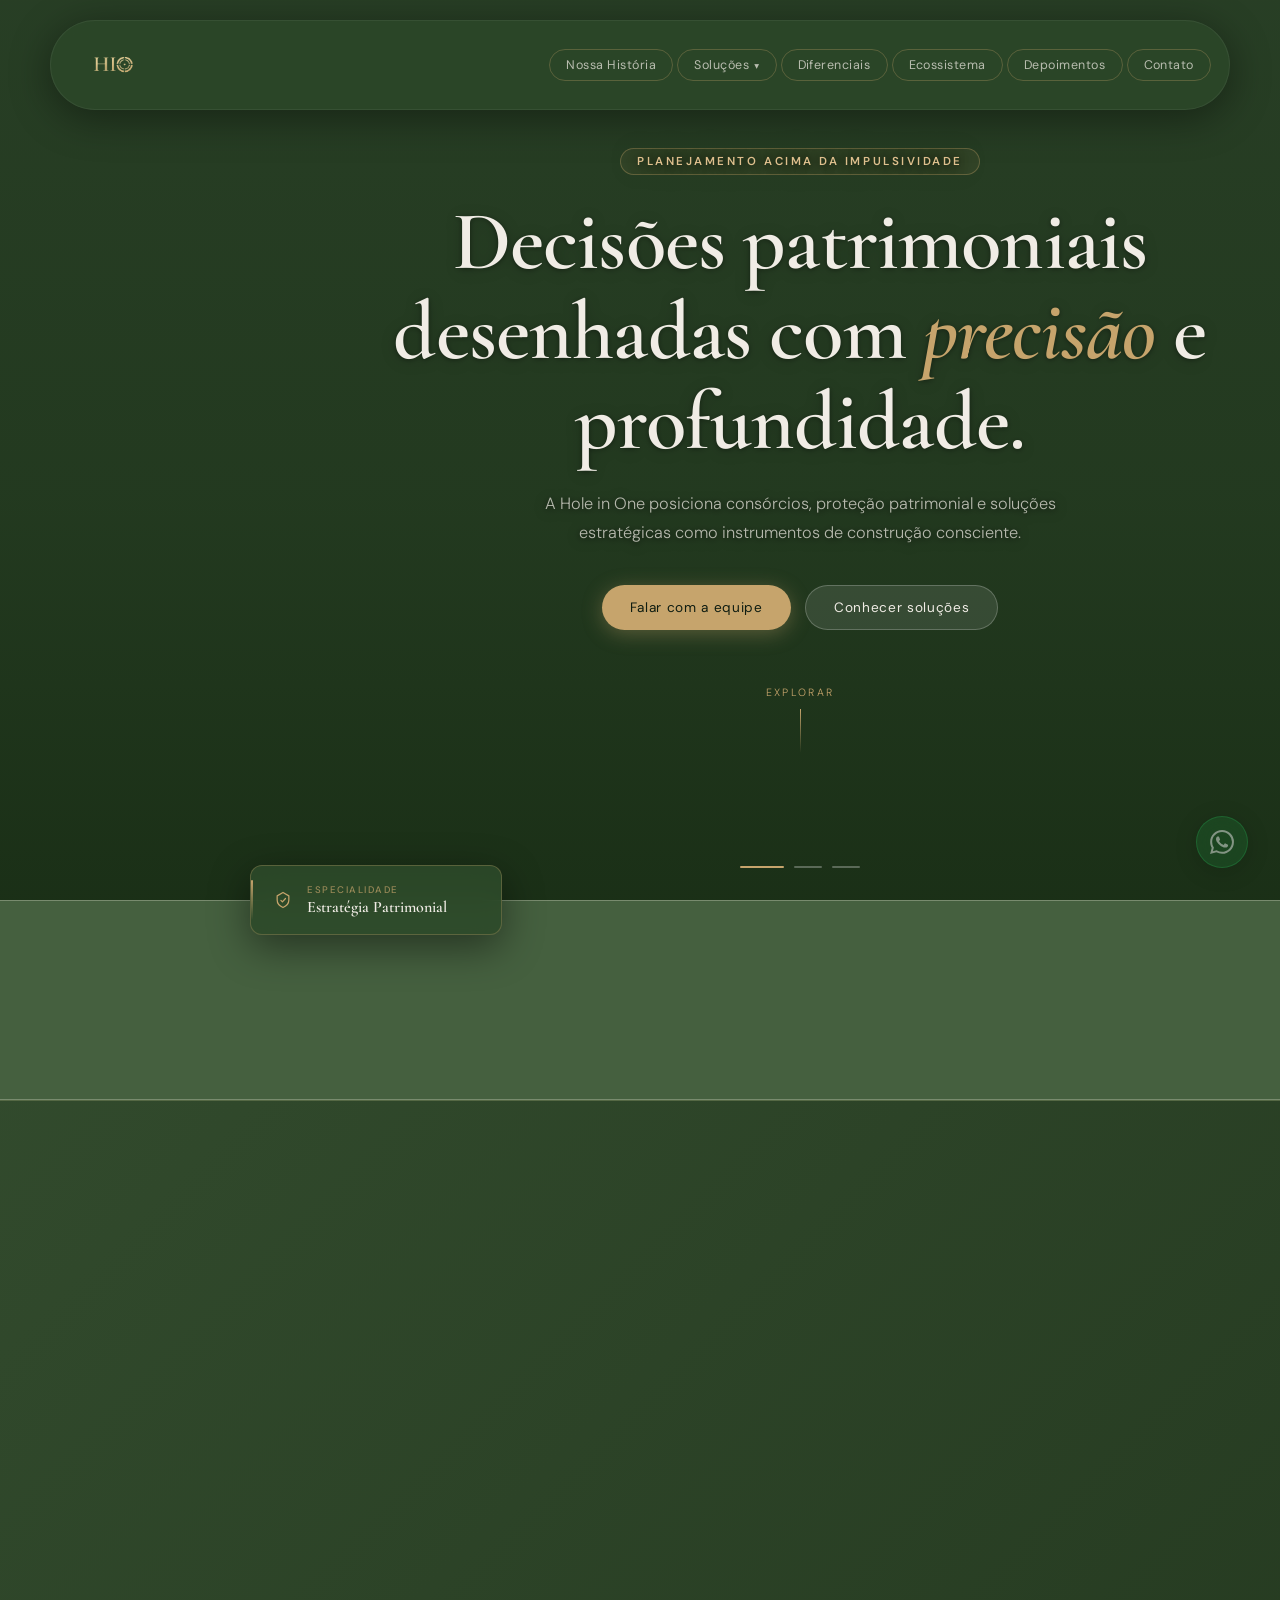
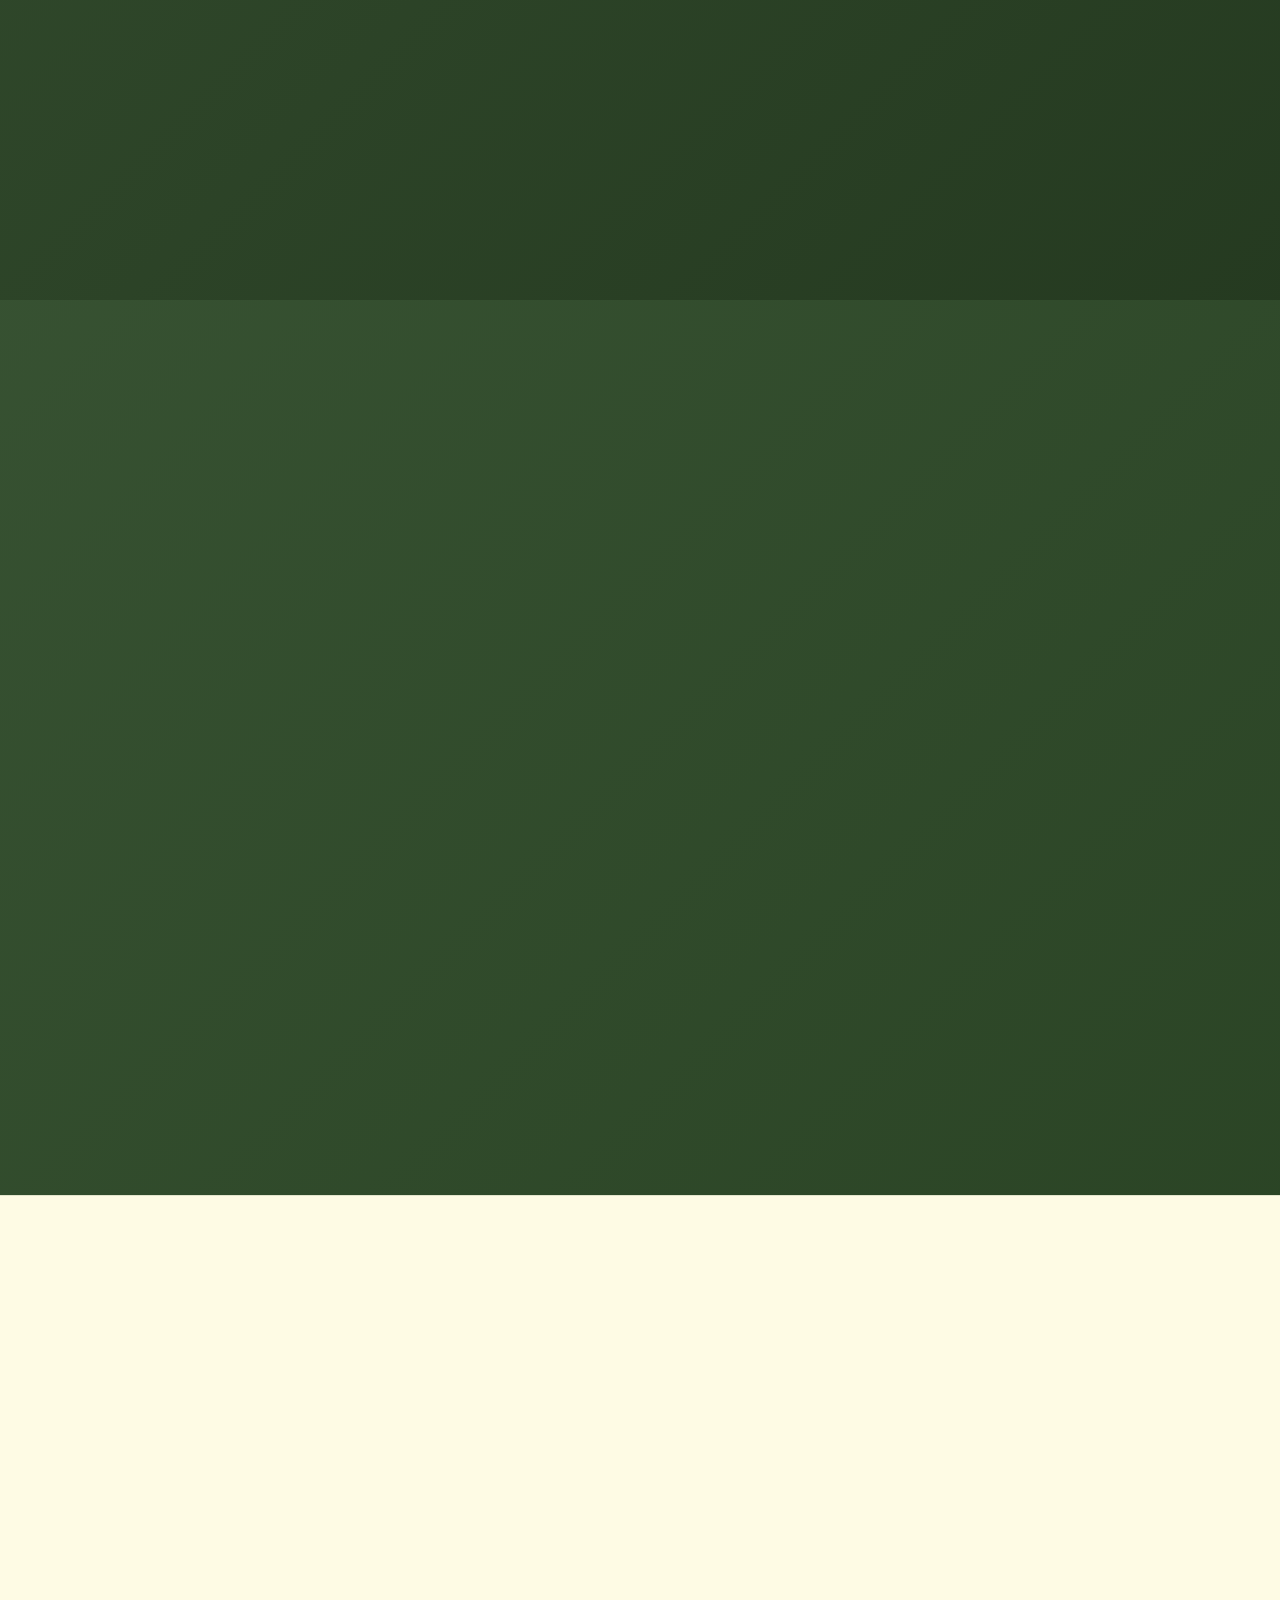
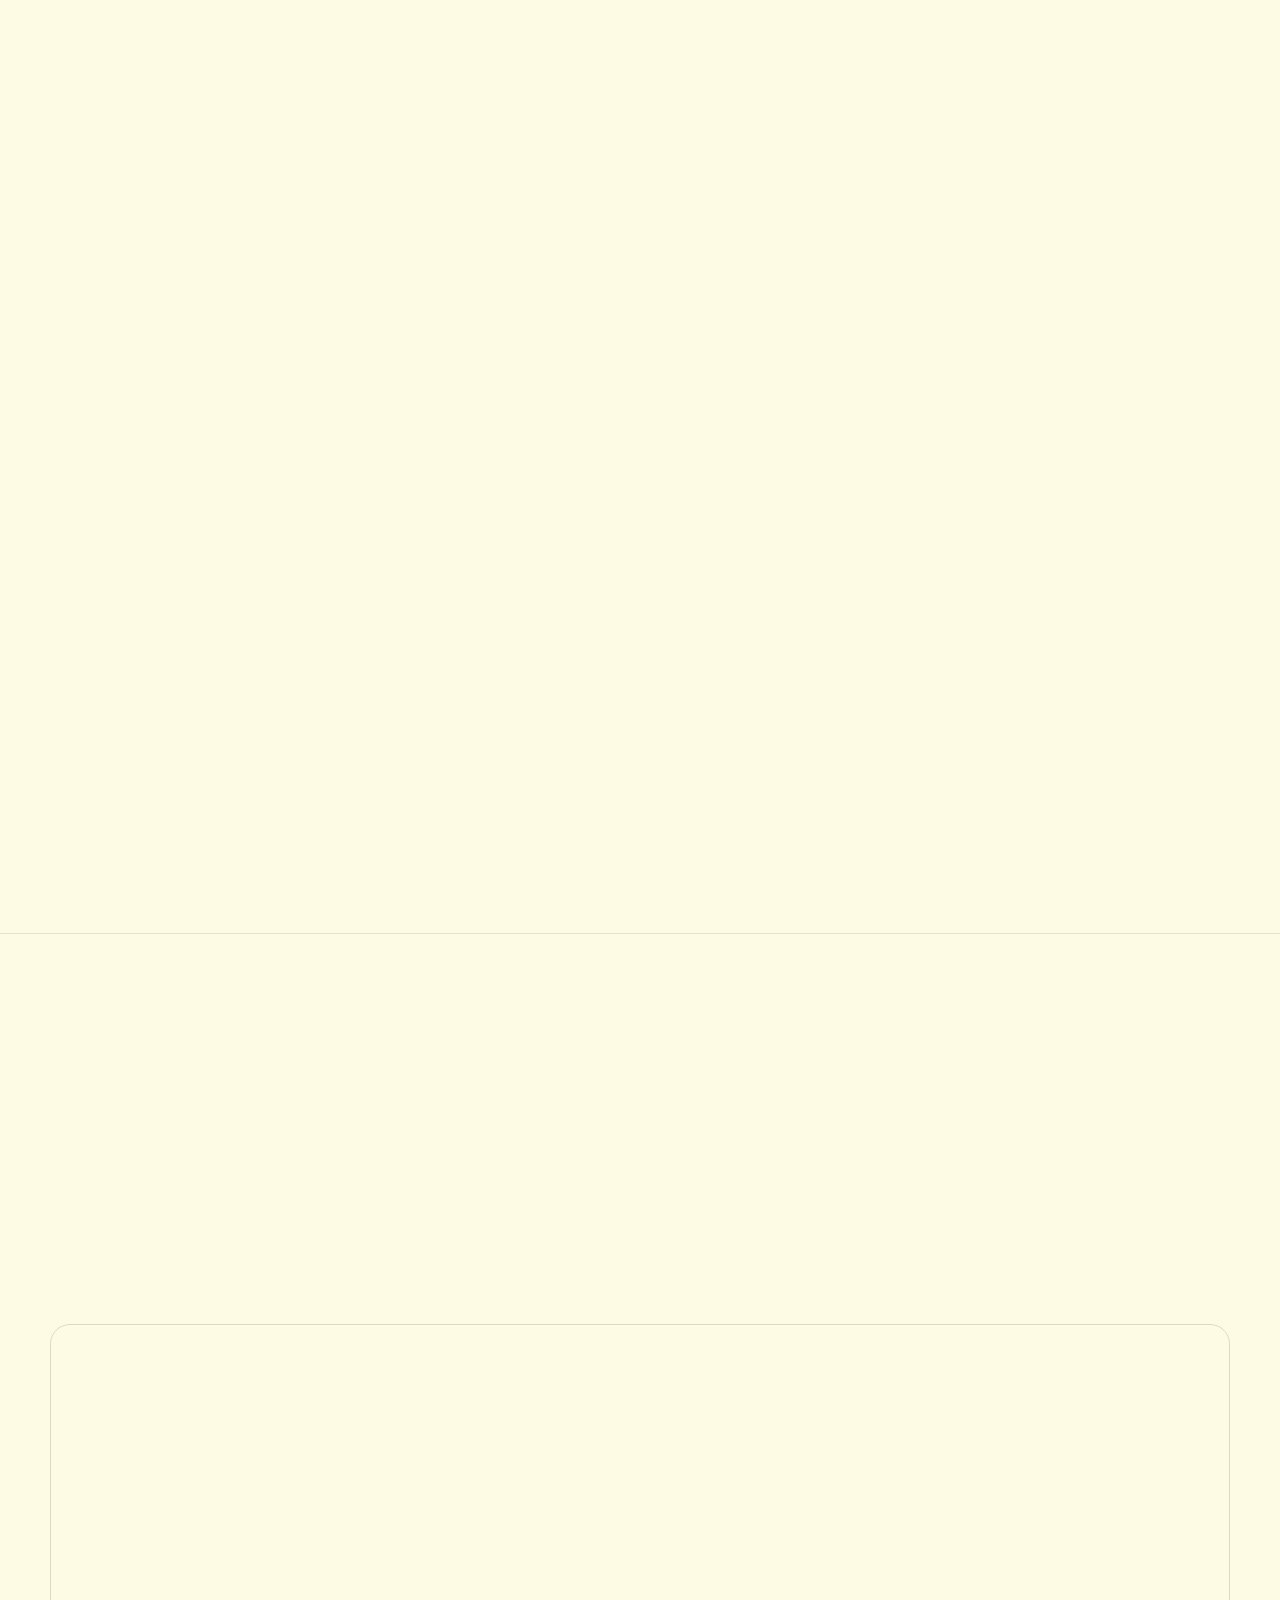
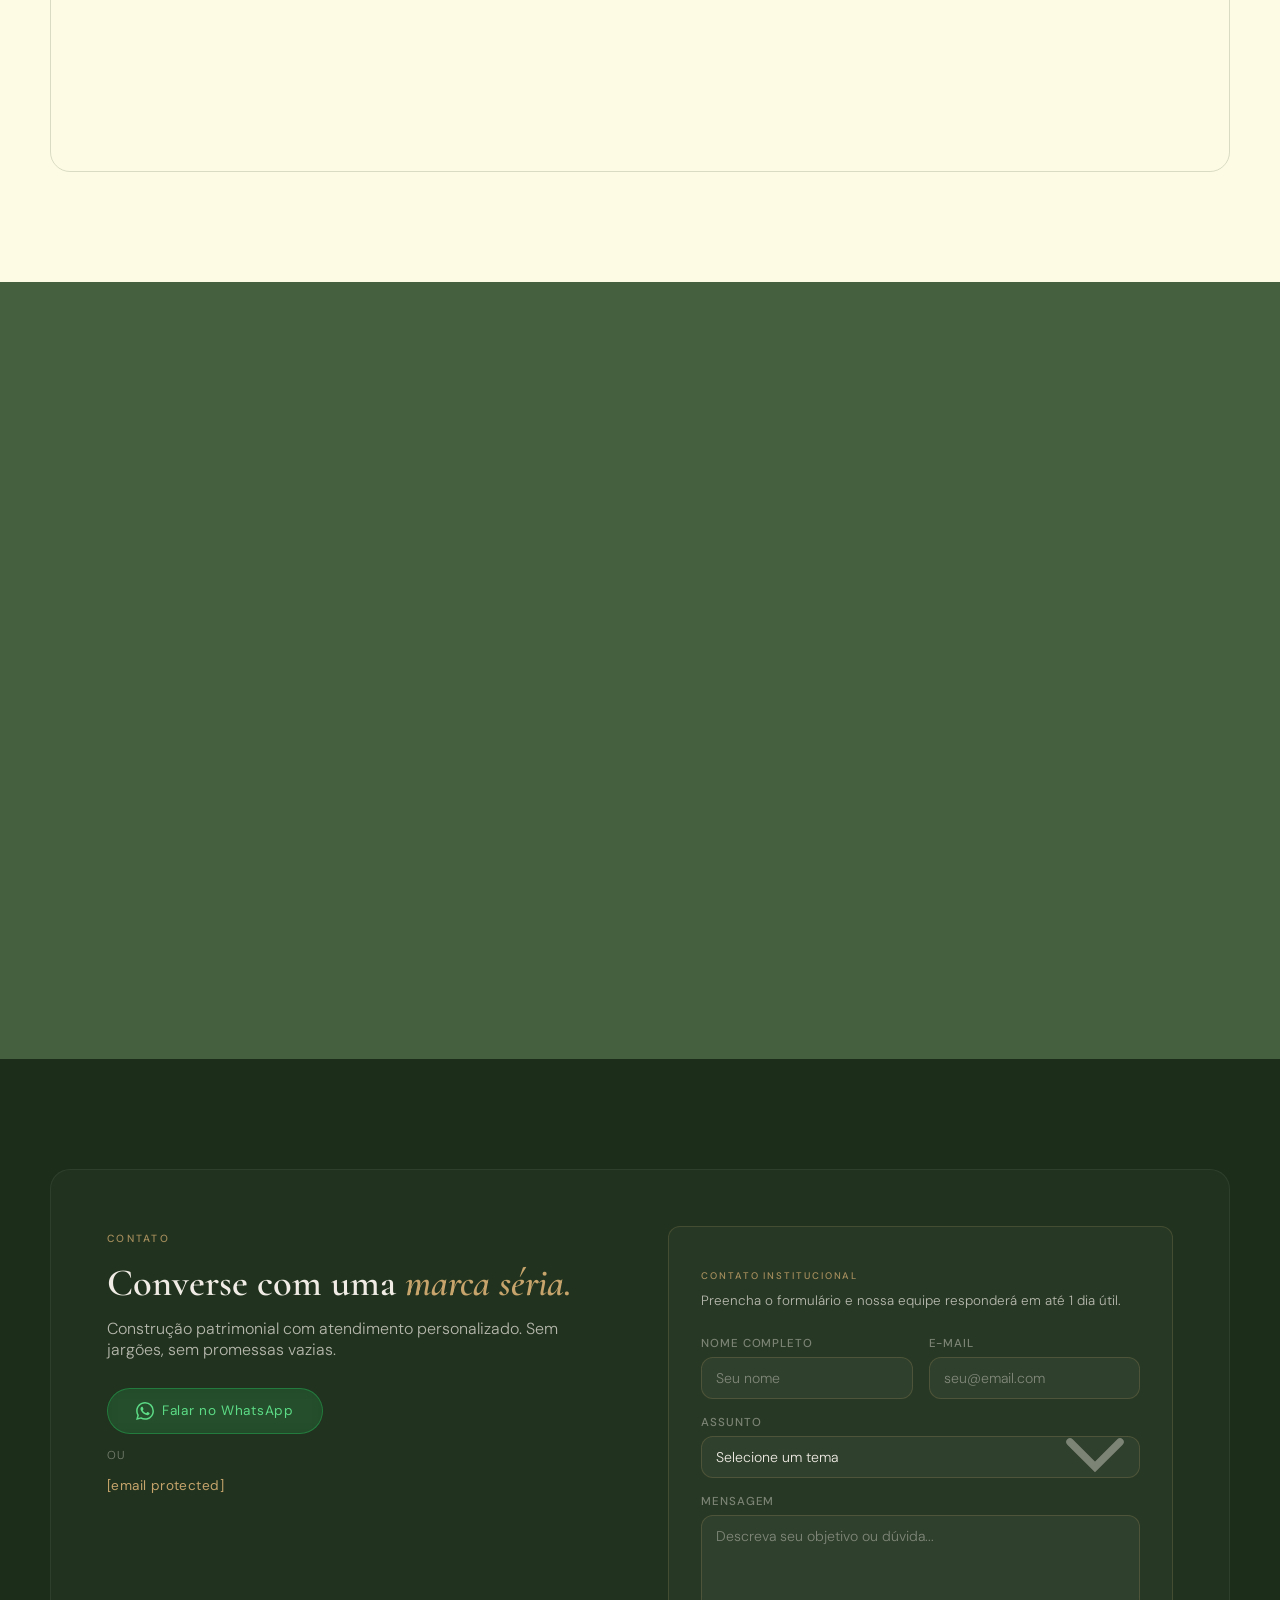
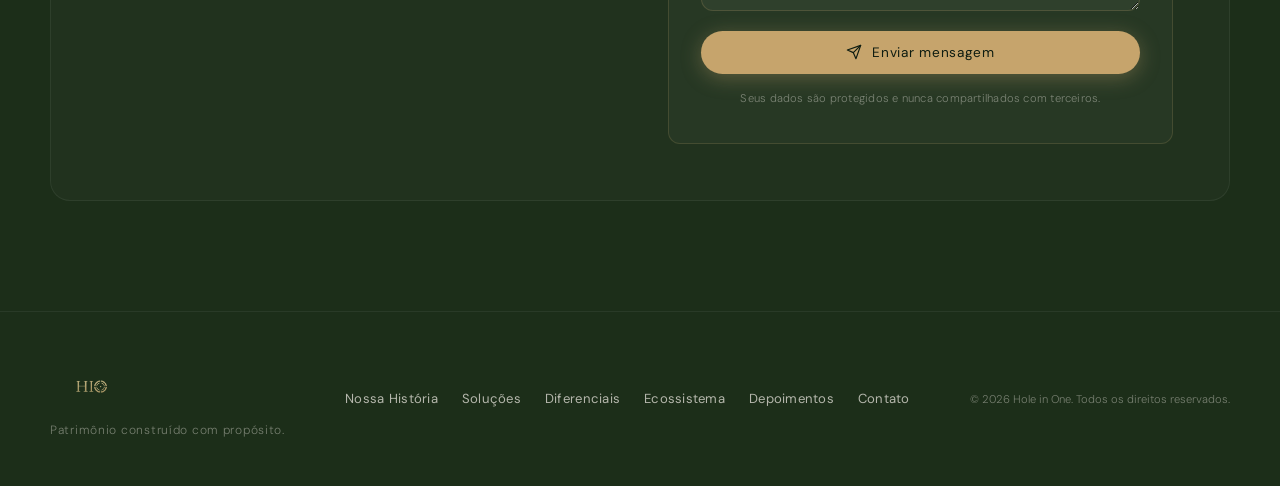
==== index.html @ 841e6905 "Logo aumentada, banners atualizados, sessão ecossistema modificada." ====
<!DOCTYPE html>
<html lang="pt-BR">
<head>
  <meta charset="UTF-8" />
  <meta name="viewport" content="width=device-width, initial-scale=1.0" />
  <title>Hole in One | Planejamento patrimonial com estratégia</title>
  <meta name="description" content="Decisões patrimoniais desenhadas com precisão, profundidade e visão de longo prazo." />
  <link rel="preconnect" href="https://fonts.googleapis.com" />
  <link rel="preconnect" href="https://fonts.gstatic.com" crossorigin />
  <link href="https://fonts.googleapis.com/css2?family=Cormorant+Garamond:ital,wght@0,400;0,500;0,600;0,700;1,400;1,500&family=DM+Sans:wght@300;400;500&display=swap" rel="stylesheet" />
  <link rel="stylesheet" href="style.css" />
</head>
<body class="is-loading">

  <!-- ════════════════════════════════════
       CURSOR PERSONALIZADO
  ════════════════════════════════════ -->
  <div class="cursor" id="custom-cursor"></div>

  <!-- ════════════════════════════════════
       LOADER PREMIUM
  ════════════════════════════════════ -->
  <div id="loader" class="loader" aria-hidden="true">
    <div class="loader-bg"></div>
    <div class="loader-content">
      <div class="loader-logo-wrap">
        <img src="WhatsApp_Image_2026-03-19_at_08.33.29-removebg-preview.png" alt="" class="loader-logo" />
      </div>
      <div class="loader-line-wrap">
        <div class="loader-line"></div>
      </div>
      <span class="loader-label">Hole in One</span>
    </div>
    <div class="loader-curtain loader-curtain-top"></div>
    <div class="loader-curtain loader-curtain-bottom"></div>
  </div>

  <!-- ════════════════════════════════════
       BOTÃO WHATSAPP FLUTUANTE
  ════════════════════════════════════ -->
  <a class="whatsapp-float" href="https://wa.me/5500000000000" target="_blank" rel="noopener noreferrer" aria-label="Falar no WhatsApp">
    <svg viewBox="0 0 24 24" fill="currentColor" xmlns="http://www.w3.org/2000/svg">
      <path d="M17.472 14.382c-.297-.149-1.758-.867-2.03-.967-.273-.099-.471-.148-.67.15-.197.297-.767.966-.94 1.164-.173.199-.347.223-.644.075-.297-.15-1.255-.463-2.39-1.475-.883-.788-1.48-1.761-1.653-2.059-.173-.297-.018-.458.13-.606.134-.133.298-.347.446-.52.149-.174.198-.298.298-.497.099-.198.05-.371-.025-.52-.075-.149-.669-1.612-.916-2.207-.242-.579-.487-.5-.669-.51-.173-.008-.371-.01-.57-.01-.198 0-.52.074-.792.372-.272.297-1.04 1.016-1.04 2.479 0 1.462 1.065 2.875 1.213 3.074.149.198 2.096 3.2 5.077 4.487.709.306 1.262.489 1.694.625.712.227 1.36.195 1.871.118.571-.085 1.758-.719 2.006-1.413.248-.694.248-1.289.173-1.413-.074-.124-.272-.198-.57-.347m-5.421 7.403h-.004a9.87 9.87 0 01-5.031-1.378l-.361-.214-3.741.982.998-3.648-.235-.374a9.86 9.86 0 01-1.51-5.26c.001-5.45 4.436-9.884 9.888-9.884 2.64 0 5.122 1.03 6.988 2.898a9.825 9.825 0 012.893 6.994c-.003 5.45-4.437 9.884-9.885 9.884m8.413-18.297A11.815 11.815 0 0012.05 0C5.495 0 .16 5.335.157 11.892c0 2.096.547 4.142 1.588 5.945L.057 24l6.305-1.654a11.882 11.882 0 005.683 1.448h.005c6.554 0 11.89-5.335 11.893-11.893a11.821 11.821 0 00-3.48-8.413z"/>
    </svg>
  </a>

  <div class="site-shell">

    <!-- ════════════════════════════════════
         HEADER
    ════════════════════════════════════ -->
    <header class="header" id="header">
      <div class="header-inner">
        <a href="#top" class="brand" aria-label="Hole in One">
          <img src="WhatsApp_Image_2026-03-19_at_08.33.29-removebg-preview.png" alt="Hole in One" class="brand-logo" />
        </a>

        <!-- Nav desktop -->
        <nav class="nav" aria-label="Principal">
          <ul class="nav-list">
            <li><a href="#posicionamento">Nossa História</a></li>
            <li class="nav-dropdown" id="nav-solucoes-dropdown">
              <button class="nav-dropdown-trigger" aria-haspopup="true" aria-expanded="false">
                Soluções <span class="nav-arrow" aria-hidden="true">&#9662;</span>
              </button>
              <ul class="nav-dropdown-menu" role="menu">
                <li role="none"><a href="#consorcio" role="menuitem">Consórcio</a></li>
                <li role="none"><a href="#seguros" role="menuitem">Seguros</a></li>
                <li role="none"><a href="#imobiliario" role="menuitem">Imobiliário</a></li>
              </ul>
            </li>
            <li><a href="#diferenciais">Diferenciais</a></li>
            <li><a href="#ecossistema">Ecossistema</a></li>
            <li><a href="#depoimentos">Depoimentos</a></li>
            <li><a href="#contato">Contato</a></li>
          </ul>
        </nav>

        <!-- Hambúrguer mobile -->
        <button class="hamburger" id="hamburger" aria-label="Abrir menu" aria-expanded="false">
          <span></span>
          <span></span>
          <span></span>
        </button>
      </div>
    </header>

    <!-- ════════════════════════════════════
         MENU MOBILE OVERLAY
    ════════════════════════════════════ -->
    <div class="mobile-overlay" id="mobile-overlay" aria-hidden="true">
      <nav aria-label="Menu mobile">
        <ul class="mobile-nav-list">
          <li><a href="#posicionamento">Nossa História</a></li>
          <li class="mobile-group">
            <span class="mobile-group-label">Soluções</span>
            <ul>
              <li><a href="#consorcio">Consórcio</a></li>
              <li><a href="#seguros">Seguros</a></li>
              <li><a href="#imobiliario">Imobiliário</a></li>
            </ul>
          </li>
          <li><a href="#diferenciais">Diferenciais</a></li>
          <li><a href="#ecossistema">Ecossistema</a></li>
          <li><a href="#depoimentos">Depoimentos</a></li>
          <li><a href="#contato">Contato</a></li>
        </ul>
        <div class="mobile-cta">
          <a href="https://wa.me/5500000000000" class="btn btn-primary" target="_blank" rel="noopener noreferrer">Falar no WhatsApp</a>
        </div>
      </nav>
    </div>

    <main id="top">

      <!-- ════════════════════════════════════
           HERO — Slideshow Crossfade
      ════════════════════════════════════ -->
      <section class="hero" aria-labelledby="hero-title">

        <!-- Slideshow de fundo: 3 slides com crossfade -->
        <div class="hero-slideshow" aria-hidden="true">
          <!-- Slide 1 — LCP prioritário: picture + fetchpriority + loading eager -->
          <div class="hero-slide slide-1 active">
            <picture>
              <img
                src="bannerHIO.png"
                alt=""
                fetchpriority="high"
                loading="eager"
                decoding="async"
                class="hero-slide-img"
              />
            </picture>
          </div>
          <!-- Slide 2 — carregamento lazy pois não é LCP -->
          <div class="hero-slide slide-2">
            <picture>
              <img
                src="[HIO] Site.png"
                alt=""
                loading="lazy"
                decoding="async"
                class="hero-slide-img"
              />
            </picture>
          </div>
          <!-- Slide 3 — carregamento lazy -->
          <div class="hero-slide slide-3">
            <picture>
              <img
                src="banner2novo.png"
                alt=""
                loading="lazy"
                decoding="async"
                class="hero-slide-img"
              />
            </picture>
          </div>
        </div>

        <!-- ══ SLIDESHOW MOBILE (1080×1920) ══════════════════════════════════
             Substitui as imagens desktop em telas ≤ 768px.
             Coloque abaixo os 3 src das fotos mobile no formato retrato.
        ══════════════════════════════════════════════════════════════════════ -->
        <div class="hero-slideshow hero-slideshow-mobile" aria-hidden="true">
          <!-- Slide mobile 1 — COLOQUE AQUI o src da 1ª foto mobile (1080×1920) -->
          <div class="hero-slide slide-m1 active">
            <picture>
              <img
                src="imagem-mobile.png"
                alt=""
                fetchpriority="high"
                loading="eager"
                decoding="async"
                class="hero-slide-img"
              />
            </picture>
          </div>
          <!-- Slide mobile 2 — COLOQUE AQUI o src da 2ª foto mobile (1080×1920) -->
          <div class="hero-slide slide-m2">
            <picture>
              <img
                src="banner2novo-mobile.png"
                alt=""
                loading="lazy"
                decoding="async"
                class="hero-slide-img"
              />
            </picture>
          </div>
          <!-- Slide mobile 3 — COLOQUE AQUI o src da 3ª foto mobile (1080×1920) -->
          <div class="hero-slide slide-m3">
            <picture>
              <img
                src="[HIO] Site (1080 x 1920 px)(1).png"
                alt=""
                loading="lazy"
                decoding="async"
                class="hero-slide-img"
              />
            </picture>
          </div>
        </div>

        <div class="hero-overlay" aria-hidden="true"></div>
        <div class="hero-grain"   aria-hidden="true"></div>

        <!-- Conteúdo centralizado -->
        <div class="hero-content page-fade-in">
          <span class="eyebrow">Planejamento acima da impulsividade</span>
          <h1 id="hero-title">Decisões patrimoniais desenhadas com<em> precisão</em> e profundidade.</h1>
          <p class="hero-text">
            A Hole in One posiciona consórcios, proteção patrimonial e soluções estratégicas
            como instrumentos de construção consciente.
          </p>
          <div class="hero-actions">
            <a href="#contato" class="btn btn-primary magnetic">Falar com a equipe</a>
            <a href="#solucoes" class="btn btn-ghost">Conhecer soluções</a>
          </div>
          <div class="hero-scroll">
            <span>Explorar</span>
            <div class="hero-scroll-line"></div>
          </div>
        </div>

        <!-- Indicadores do slideshow -->
        <div class="slideshow-dots" aria-hidden="true">
          <button class="dot active" data-slide="0"></button>
          <button class="dot" data-slide="1"></button>
          <button class="dot" data-slide="2"></button>
        </div>

        <!-- Badge flutuante -->
        <div class="hero-badge">
          <div class="hero-badge-icon" aria-hidden="true">
            <svg viewBox="0 0 24 24" fill="none" stroke="currentColor" stroke-width="1.5" stroke-linecap="round" stroke-linejoin="round">
              <path d="M12 3l7 4v5c0 5-3.5 7.5-7 9-3.5-1.5-7-4-7-9V7l7-4z" />
              <path d="M9.5 12.5l1.8 1.8 3.7-4.1" />
            </svg>
          </div>
          <div class="hero-badge-text">
            <span class="hero-badge-label">Especialidade</span>
            <span class="hero-badge-value">Estratégia Patrimonial</span>
          </div>
        </div>

      </section>

      <!-- ════════════════════════════════════
           NÚMEROS / ESTATÍSTICAS
      ════════════════════════════════════ -->
      <section class="section stats-section">
        <div class="container">
          <div class="stats-grid reveal">
            <div class="stat-item">
              <span class="stat-number">+500</span>
              <span class="stat-label">Famílias atendidas</span>
            </div>
            <div class="stat-divider" aria-hidden="true"></div>
            <div class="stat-item">
              <span class="stat-number">12</span>
              <span class="stat-label">Anos de experiência</span>
            </div>
            <div class="stat-divider" aria-hidden="true"></div>
            <div class="stat-item">
              <span class="stat-number">R$200M+</span>
              <span class="stat-label">Em patrimônio gerenciado</span>
            </div>
            <div class="stat-divider" aria-hidden="true"></div>
            <div class="stat-item">
              <span class="stat-number">98%</span>
              <span class="stat-label">Índice de satisfação</span>
            </div>
          </div>
        </div>
      </section>

      <!-- ════════════════════════════════════
           NOSSA HISTÓRIA
      ════════════════════════════════════ -->
      <section id="posicionamento" class="section institutional section-image" aria-labelledby="historia-title">
        <div class="section-banner" style="background-image: url('dsn.png');" aria-hidden="true"></div>
        <div class="section-overlay historia-overlay" aria-hidden="true"></div>
        <div class="container">
          <div class="historia-layout reveal">
            <div class="historia-img-wrap">
              <div class="historia-img-inner">
                <img src="bobpai.jpeg" alt="Foto do integrante" />
                <div class="historia-img-placeholder">
                  <svg viewBox="0 0 24 24" fill="none" stroke="currentColor" stroke-width="1.2" aria-hidden="true">
                    <circle cx="12" cy="8" r="4"/>
                    <path d="M4 20c0-4 3.6-7 8-7s8 3 8 7"/>
                  </svg>
                  <span>Adicionar imagem</span>
                </div>
              </div>
              <div class="historia-img-accent" aria-hidden="true"></div>
            </div>

            <div class="historia-text">
              <span class="section-tag">Nossa História</span>
              <h2 id="historia-title">Uma história construída com propósito</h2>
              <div class="historia-divider" aria-hidden="true"></div>
              <p>A Hole in One nasceu da convicção de que patrimônio não se constrói por acaso — ele é o resultado de decisões conscientes, planejamento criterioso e uma visão de futuro que transcende o imediato.</p>
              <p>Ao longo da nossa trajetória, acompanhamos famílias e investidores a transformar sonhos em patrimônio real, utilizando consórcios, soluções imobiliárias e proteção patrimonial como instrumentos de construção consciente.</p>
              <p>Mais do que uma marca, somos um legado em construção. Acreditamos que a riqueza verdadeira se mede pela segurança que ela proporciona às gerações futuras.</p>

              <div class="historia-pillars">
                <div class="pillar">
                  <span class="pillar-num">01</span>
                  <span class="pillar-text">Clareza estratégica</span>
                </div>
                <div class="pillar">
                  <span class="pillar-num">02</span>
                  <span class="pillar-text">Presença humana</span>
                </div>
                <div class="pillar">
                  <span class="pillar-num">03</span>
                  <span class="pillar-text">Visão de longo prazo</span>
                </div>
              </div>

              <a href="#contato" class="btn btn-secondary">Conheça nossa equipe</a>
            </div>
          </div>
        </div>
      </section>

      <!-- ════════════════════════════════════
           SOLUÇÕES
      ════════════════════════════════════ -->
      <section id="solucoes" class="section services-section section-image" aria-labelledby="solucoes-title">
        <div class="section-banner services-banner" aria-hidden="true"></div>
        <div class="section-overlay section-overlay-soft" aria-hidden="true"></div>
        <div class="section-grain" aria-hidden="true"></div>

        <div class="container">
          <div class="section-intro reveal">
            <span class="section-tag">Soluções</span>
            <h2 id="solucoes-title">Instrumentos de construção<br><em>patrimonial consciente</em></h2>
            <p class="section-intro-text">Cada solução é cuidadosamente estruturada para se alinhar ao seu momento de vida, seus objetivos e seu perfil de risco.</p>
          </div>

          <div class="cards-grid">

            <article class="service-card reveal cascade-1" id="consorcio">
              <div class="card-bg" style="background-image: url('dsn.png'); background-position: center top;"></div>
              <div class="card-content">
                <div class="card-icon" aria-hidden="true">
                  <svg viewBox="0 0 24 24" fill="none" stroke="currentColor" stroke-width="1.5" stroke-linecap="round" stroke-linejoin="round">
                    <path d="M4 19h16" /><path d="M6 19V9l6-4 6 4v10" /><path d="M9 19v-5h6v5" />
                  </svg>
                </div>
                <h3>Consórcios Estratégicos</h3>
                <p>Estruturação de consórcios como ferramenta de planejamento e aquisição inteligente. Trabalhamos cada modalidade com profundidade técnica para maximizar o resultado patrimonial ao longo do tempo.</p>
                <ul class="card-benefits">
                  <li>Sem juros, com planejamento</li>
                  <li>Cartas de crédito flexíveis</li>
                  <li>Assessoria em lances estratégicos</li>
                </ul>
              </div>
              <a href="#contato" class="card-cta">Saiba mais <span aria-hidden="true">→</span></a>
            </article>

            <article class="service-card reveal cascade-2" id="imobiliario">
              <div class="card-bg" style="background-image: url('dsn.png'); background-position: center center;"></div>
              <div class="card-content">
                <div class="card-icon" aria-hidden="true">
                  <svg viewBox="0 0 24 24" fill="none" stroke="currentColor" stroke-width="1.5" stroke-linecap="round" stroke-linejoin="round">
                    <path d="M3 21h18" /><path d="M6 18V9" /><path d="M12 18V3" /><path d="M18 18v-6" />
                  </svg>
                </div>
                <h3>Estratégias Imobiliárias</h3>
                <p>Direcionamento para construção ou reorganização de patrimônio imobiliário. Analisamos cenários, identificamos oportunidades e orientamos decisões com base em critérios sólidos de valorização.</p>
                <ul class="card-benefits">
                  <li>Análise de mercado personalizada</li>
                  <li>Curadoria de oportunidades</li>
                  <li>Gestão do portfólio imobiliário</li>
                </ul>
              </div>
              <a href="#contato" class="card-cta">Saiba mais <span aria-hidden="true">→</span></a>
            </article>

            <article class="service-card reveal cascade-3" id="seguros">
              <div class="card-bg" style="background-image: url('dsn.png'); background-position: center bottom;"></div>
              <div class="card-content">
                <div class="card-icon" aria-hidden="true">
                  <svg viewBox="0 0 24 24" fill="none" stroke="currentColor" stroke-width="1.5" stroke-linecap="round" stroke-linejoin="round">
                    <path d="M12 3l7 4v5c0 5-3.5 7.5-7 9-3.5-1.5-7-4-7-9V7l7-4z" /><path d="M9.5 12.5l1.8 1.8 3.7-4.1" />
                  </svg>
                </div>
                <h3>Proteção Patrimonial</h3>
                <p>Soluções de proteção integradas para preservar patrimônio e tranquilidade. Porque construir riqueza exige também blindá-la com inteligência e estratégias alinhadas ao perfil de cada família.</p>
                <ul class="card-benefits">
                  <li>Seguros de vida e patrimônio</li>
                  <li>Planejamento sucessório</li>
                  <li>Blindagem jurídica patrimonial</li>
                </ul>
              </div>
              <a href="#contato" class="card-cta">Saiba mais <span aria-hidden="true">→</span></a>
            </article>

          </div>
        </div>
      </section>

      <!-- ════════════════════════════════════
           ECOSSISTEMA — Diagrama Orbital
      ════════════════════════════════════ -->
      <section id="ecossistema" class="section ecosystem-section" aria-labelledby="ecossistema-title">
        <div class="container">
          <div class="section-intro reveal" style="text-align:center; max-width:680px; margin:0 auto 72px;">
            <span class="section-tag">Ecossistema HIO</span>
            <h2 id="ecossistema-title">Tudo que você precisa para construir<em> patrimônio real</em></h2>
            <p class="section-intro-text">Consórcio, imóvel e proteção — três pilares conectados, uma única jornada com a Hole in One.</p>
          </div>

          <!-- Diagrama Principal -->
          <div class="eco-wrap reveal">

            <!-- Linha superior: Consórcio — Bola — Imóvel -->
            <div class="eco-row-top">

              <article class="eco-card eco-card-consorcio">
                <div class="eco-card-icon">
                  <svg viewBox="0 0 24 24" fill="none" stroke="currentColor" stroke-width="1.5" stroke-linecap="round" stroke-linejoin="round">
                    <path d="M4 19h16"/><path d="M6 19V9l6-4 6 4v10"/><path d="M9 19v-5h6v5"/>
                  </svg>
                </div>
                <h3>Consórcio</h3>
                <p>Planejamento sem juros. Aquisição inteligente com estratégia de lance.</p>
                <ul>
                  <li>Imóvel residencial</li>
                  <li>Imóvel comercial</li>
                  <li>Veículo e serviços</li>
                </ul>
                <a href="#contato" class="eco-card-link">Simular carta →</a>
              </article>

              <!-- Linha horizontal + bola central -->
              <div class="eco-hub">
                <div class="eco-h-line eco-h-line-left"></div>
                <div class="eco-center">
                  <div class="eco-center-ring eco-ring-3"></div>
                  <div class="eco-center-ring eco-ring-2"></div>
                  <div class="eco-center-ring eco-ring-1"></div>
                  <div class="eco-center-core">
                    <span class="eco-center-label">HIO</span>
                    <span class="eco-center-sub">Ecossistema</span>
                  </div>
                </div>
                <div class="eco-h-line eco-h-line-right"></div>
                <!-- Linha vertical descendo para Seguros -->
                <div class="eco-v-line"></div>
              </div>

              <article class="eco-card eco-card-imobiliario">
                <div class="eco-card-icon">
                  <svg viewBox="0 0 24 24" fill="none" stroke="currentColor" stroke-width="1.5" stroke-linecap="round" stroke-linejoin="round">
                    <path d="M3 21h18"/><path d="M6 18V9"/><path d="M12 18V3"/><path d="M18 18v-6"/>
                  </svg>
                </div>
                <h3>Imóvel</h3>
                <p>Estratégias imobiliárias com curadoria e análise de mercado personalizada.</p>
                <ul>
                  <li>Investimento e renda</li>
                  <li>Primeira aquisição</li>
                  <li>Portfólio imobiliário</li>
                </ul>
                <a href="#contato" class="eco-card-link">Ver estratégias →</a>
              </article>

            </div><!-- /eco-row-top -->

            <!-- Card inferior: Seguros (centralizado) -->
            <div class="eco-row-bottom">
              <article class="eco-card eco-card-bottom eco-card-seguro">
                <div class="eco-card-icon">
                  <svg viewBox="0 0 24 24" fill="none" stroke="currentColor" stroke-width="1.5" stroke-linecap="round" stroke-linejoin="round">
                    <path d="M12 3l7 4v5c0 5-3.5 7.5-7 9-3.5-1.5-7-4-7-9V7l7-4z"/><path d="M9.5 12.5l1.8 1.8 3.7-4.1"/>
                  </svg>
                </div>
                <h3>Seguros</h3>
                <p>Proteção patrimonial completa. Blindagem que preserva o que você construiu.</p>
                <ul>
                  <li>Vida e patrimônio</li>
                  <li>Sucessão planejada</li>
                  <li>Blindagem jurídica</li>
                </ul>
                <a href="#contato" class="eco-card-link">Proteger patrimônio →</a>
              </article>
            </div><!-- /eco-row-bottom -->

          </div><!-- /eco-wrap -->

          <p class="eco-tagline reveal">Cada produto potencializa o outro. Juntos, formam um patrimônio sólido e estratégico.</p>
        </div>
      </section>

      <!-- ════════════════════════════════════
           DIFERENCIAIS
      ════════════════════════════════════ -->
      <section id="diferenciais" class="section differentials section-image" aria-labelledby="diferenciais-title">
        <div class="section-banner differentials-banner" aria-hidden="true"></div>
        <div class="diferenciais-overlay" aria-hidden="true"></div>
        <div class="section-grain" aria-hidden="true"></div>

        <div class="container">
          <div class="section-intro reveal" style="text-align:center; max-width:680px; margin:0 auto 64px;">
            <span class="section-tag">Diferenciais</span>
            <h2 id="diferenciais-title">Uma experiência premium baseada em<em> clareza</em> e presença humana.</h2>
          </div>

          <div class="differentials-grid">
            <article class="diff-card reveal cascade-1">
              <div class="diff-card-num">01</div>
              <h3>Atendimento relacional</h3>
              <p>Relação próxima, sem robotização, com acompanhamento consultivo individualizado em cada etapa da jornada patrimonial.</p>
              <div class="diff-card-line" aria-hidden="true"></div>
            </article>
            <article class="diff-card reveal cascade-2">
              <div class="diff-card-num">02</div>
              <h3>Decisão inteligente</h3>
              <p>Menor impulsividade, mais consciência e leitura de longo prazo. Orientamos com dados, mercado e visão estratégica.</p>
              <div class="diff-card-line" aria-hidden="true"></div>
            </article>
            <article class="diff-card reveal cascade-3">
              <div class="diff-card-num">03</div>
              <h3>Base Técnica Sólida</h3>
              <p>Carteiras saudáveis e previsibilidade em cada recomendação. Metodologia proprietária com mais de uma década de refinamento.</p>
              <div class="diff-card-line" aria-hidden="true"></div>
            </article>
            <article class="diff-card reveal cascade-1">
              <div class="diff-card-num">04</div>
              <h3>Planejamento Contínuo</h3>
              <p>Revisões periódicas para garantir que o plano evolui junto com a sua vida. Nenhum cliente é deixado para trás.</p>
              <div class="diff-card-line" aria-hidden="true"></div>
            </article>
            <article class="diff-card reveal cascade-2">
              <div class="diff-card-num">05</div>
              <h3>Transparência Total</h3>
              <p>Relatórios claros, linguagem acessível e honestidade em cada interação. Você sempre sabe onde está seu patrimônio.</p>
              <div class="diff-card-line" aria-hidden="true"></div>
            </article>
            <article class="diff-card reveal cascade-3">
              <div class="diff-card-num">06</div>
              <h3>Legado Familiar</h3>
              <p>Não planejamos apenas para hoje. Estruturamos seu patrimônio para que ele proteja e prospere por gerações.</p>
              <div class="diff-card-line" aria-hidden="true"></div>
            </article>
          </div>
        </div>
      </section>

      <!-- ════════════════════════════════════
           DEPOIMENTOS
      ════════════════════════════════════ -->
      <section id="depoimentos" class="section authority" aria-labelledby="depoimentos-title">
        <div class="container">
          <div class="section-intro reveal" style="text-align:center; max-width:600px; margin:0 auto 64px;">
            <span class="section-tag">Depoimentos</span>
            <h2 id="depoimentos-title">O que dizem nossos<em> clientes</em></h2>
          </div>

          <div class="testimonial-grid reveal">
            <div class="testimonial-card cascade-1">
              <div class="testimonial-quote" aria-hidden="true">"</div>
              <p class="testimonial-text">Nunca imaginei que um consórcio pudesse ser tão estratégico. A equipe da Hole in One me guiou em cada etapa, com clareza e sem pressão. Hoje tenho meu imóvel e um planejamento que realmente faz sentido para o futuro da minha família.</p>
              <div class="testimonial-footer">
                <div class="testimonial-stars" aria-label="5 estrelas">★★★★★</div>
                <div class="testimonial-author">
                  <strong>Camila Resende</strong>
                  <span>Empreendedora, São Paulo</span>
                </div>
              </div>
            </div>

            <div class="testimonial-card cascade-2">
              <div class="testimonial-quote" aria-hidden="true">"</div>
              <p class="testimonial-text">O atendimento humanizado foi o que me conquistou. Sinto que tenho um consultor de confiança, não apenas um vendedor. A Hole in One entende que patrimônio é sobre legado, não apenas sobre números.</p>
              <div class="testimonial-footer">
                <div class="testimonial-stars" aria-label="5 estrelas">★★★★★</div>
                <div class="testimonial-author">
                  <strong>Rodrigo Menezes</strong>
                  <span>Médico, Belo Horizonte</span>
                </div>
              </div>
            </div>

            <div class="testimonial-card cascade-3">
              <div class="testimonial-quote" aria-hidden="true">"</div>
              <p class="testimonial-text">Após anos tomando decisões financeiras sem direção, encontrei na Hole in One o equilíbrio entre proteção e crescimento patrimonial. A abordagem estratégica deles mudou completamente minha visão sobre planejamento.</p>
              <div class="testimonial-footer">
                <div class="testimonial-stars" aria-label="5 estrelas">★★★★★</div>
                <div class="testimonial-author">
                  <strong>Ana Beatriz Loureiro</strong>
                  <span>Arquiteta, Rio de Janeiro</span>
                </div>
              </div>
            </div>
          </div>
        </div>
      </section>

      <!-- ════════════════════════════════════
           CONTATO / CTA
      ════════════════════════════════════ -->
      <section id="contato" class="section cta" aria-labelledby="contato-title">
        <div class="container">
          <div class="cta-panel reveal">
            <div class="cta-copy">
              <span class="section-tag">Contato</span>
              <h2 id="contato-title">Converse com uma<em> marca séria.</em></h2>
              <p>Construção patrimonial com atendimento personalizado. Sem jargões, sem promessas vazias.</p>
              <div class="cta-channels">
                <a class="btn btn-whatsapp magnetic" href="https://wa.me/5500000000000" target="_blank" rel="noopener noreferrer">
                  <svg viewBox="0 0 24 24" fill="currentColor" width="18" height="18" aria-hidden="true" style="flex-shrink:0;">
                    <path d="M17.472 14.382c-.297-.149-1.758-.867-2.03-.967-.273-.099-.471-.148-.67.15-.197.297-.767.966-.94 1.164-.173.199-.347.223-.644.075-.297-.15-1.255-.463-2.39-1.475-.883-.788-1.48-1.761-1.653-2.059-.173-.297-.018-.458.13-.606.134-.133.298-.347.446-.52.149-.174.198-.298.298-.497.099-.198.05-.371-.025-.52-.075-.149-.669-1.612-.916-2.207-.242-.579-.487-.5-.669-.51-.173-.008-.371-.01-.57-.01-.198 0-.52.074-.792.372-.272.297-1.04 1.016-1.04 2.479 0 1.462 1.065 2.875 1.213 3.074.149.198 2.096 3.2 5.077 4.487.709.306 1.262.489 1.694.625.712.227 1.36.195 1.871.118.571-.085 1.758-.719 2.006-1.413.248-.694.248-1.289.173-1.413-.074-.124-.272-.198-.57-.347m-5.421 7.403h-.004a9.87 9.87 0 01-5.031-1.378l-.361-.214-3.741.982.998-3.648-.235-.374a9.86 9.86 0 01-1.51-5.26c.001-5.45 4.436-9.884 9.888-9.884 2.64 0 5.122 1.03 6.988 2.898a9.825 9.825 0 012.893 6.994c-.003 5.45-4.437 9.884-9.885 9.884m8.413-18.297A11.815 11.815 0 0012.05 0C5.495 0 .16 5.335.157 11.892c0 2.096.547 4.142 1.588 5.945L.057 24l6.305-1.654a11.882 11.882 0 005.683 1.448h.005c6.554 0 11.89-5.335 11.893-11.893a11.821 11.821 0 00-3.48-8.413z"/>
                  </svg>
                  Falar no WhatsApp
                </a>
                <span class="cta-or">ou</span>
                <a class="cta-link" href="/cdn-cgi/l/email-protection#02616d6c7663766d426a6d6e676b6c6d6c672c616d6f2c6070"><span class="__cf_email__" data-cfemail="72111d1c0613061d321a1d1e171b1c1d1c175c111d1f5c1000">[email&#160;protected]</span></a>
              </div>
            </div>

            <!-- Formulário Institucional -->
            <div class="cta-form-wrap">
              <div class="cta-form-header">
                <span class="cta-form-badge">Contato Institucional</span>
                <p class="cta-form-desc">Preencha o formulário e nossa equipe responderá em até 1 dia útil.</p>
              </div>
              <form class="cta-form" id="contact-form" novalidate>
                <div class="cta-form-row">
                  <div class="cta-form-group">
                    <label for="cf-nome">Nome completo</label>
                    <input type="text" id="cf-nome" name="nome" placeholder="Seu nome" autocomplete="name" required />
                  </div>
                  <div class="cta-form-group">
                    <label for="cf-email">E-mail</label>
                    <input type="email" id="cf-email" name="email" placeholder="seu@email.com" autocomplete="email" required />
                  </div>
                </div>
                <div class="cta-form-group">
                  <label for="cf-assunto">Assunto</label>
                  <select id="cf-assunto" name="assunto">
                    <option value="" disabled selected>Selecione um tema</option>
                    <option value="consorcio">Consórcio Estratégico</option>
                    <option value="imovel">Estratégia Imobiliária</option>
                    <option value="seguros">Proteção Patrimonial</option>
                    <option value="planejamento">Planejamento Completo</option>
                    <option value="outro">Outro assunto</option>
                  </select>
                </div>
                <div class="cta-form-group">
                  <label for="cf-mensagem">Mensagem</label>
                  <textarea id="cf-mensagem" name="mensagem" rows="4" placeholder="Descreva seu objetivo ou dúvida..." required></textarea>
                </div>
                <button type="submit" class="btn btn-primary cta-form-submit">
                  <svg viewBox="0 0 24 24" fill="none" stroke="currentColor" stroke-width="1.8" stroke-linecap="round" stroke-linejoin="round" width="16" height="16" aria-hidden="true"><path d="M22 2L11 13"/><path d="M22 2L15 22l-4-9-9-4 20-7z"/></svg>
                  Enviar mensagem
                </button>
                <p class="cta-form-privacy">Seus dados são protegidos e nunca compartilhados com terceiros.</p>
              </form>
            </div>

          </div>
        </div>
      </section>
    </main>

    <!-- ════════════════════════════════════
         FOOTER
    ════════════════════════════════════ -->
    <footer class="footer">
      <div class="container footer-container">
        <div class="footer-brand">
          <img src="WhatsApp_Image_2026-03-19_at_08.33.29-removebg-preview.png" alt="Hole in One" class="brand-logo" />
          <p class="footer-tagline">Patrimônio construído com propósito.</p>
        </div>
        <nav class="footer-nav">
          <a href="#posicionamento">Nossa História</a>
          <a href="#solucoes">Soluções</a>
          <a href="#diferenciais">Diferenciais</a>
          <a href="#ecossistema">Ecossistema</a>
          <a href="#depoimentos">Depoimentos</a>
          <a href="#contato">Contato</a>
        </nav>
        <p class="footer-copy">© 2026 Hole in One. Todos os direitos reservados.</p>
      </div>
    </footer>
  </div>

  <script>
  /* ══════════════════════════════════════════════════════
     LOADER — DOMContentLoaded robusto
  ══════════════════════════════════════════════════════ */
  (function () {
    var loader  = document.getElementById('loader');
    var body    = document.body;
    var started = Date.now();

    function dismissLoader() {
      var elapsed = Date.now() - started;
      var delay   = Math.max(0, 1800 - elapsed);
      setTimeout(function () {
        loader.classList.add('loader-done');
        setTimeout(function () {
          loader.style.display = 'none';
          body.classList.remove('is-loading');
          /* Dispara fade-in do hero após loader */
          document.querySelectorAll('.page-fade-in').forEach(function(el) {
            el.classList.add('is-visible');
          });
          triggerReveal();
          initSlideshow();
        }, 900);
      }, delay);
    }

    if (document.readyState === 'loading') {
      document.addEventListener('DOMContentLoaded', dismissLoader);
    } else {
      dismissLoader();
    }
  })();

  /* ══════════════════════════════════════════════════════
     REVEAL ON SCROLL
  ══════════════════════════════════════════════════════ */
  function triggerReveal() {
    var revealEls = document.querySelectorAll('.reveal');
    var observer  = new IntersectionObserver(function (entries) {
      entries.forEach(function (entry) {
        if (entry.isIntersecting) {
          entry.target.classList.add('is-visible');
          observer.unobserve(entry.target);
        }
      });
    }, { threshold: 0.10 });
    revealEls.forEach(function (el) { observer.observe(el); });
  }

  /* ══════════════════════════════════════════════════════
     HERO SLIDESHOW — Crossfade automático 5s
  ══════════════════════════════════════════════════════ */
  function initSlideshow() {
    var dots = document.querySelectorAll('.dot');

    /* Detecta se mobile (≤768px) para usar o conjunto correto de slides */
    function isMobile() { return window.innerWidth <= 768; }

    /* Retorna os slides do slideshow visível no momento */
    function getSlides() {
      if (isMobile()) {
        var mSlides = document.querySelectorAll('.hero-slideshow-mobile .hero-slide');
        if (mSlides.length) return mSlides;
      }
      return document.querySelectorAll('.hero-slideshow:not(.hero-slideshow-mobile) .hero-slide');
    }

    var current  = 0;
    var interval = 4000; /* fix 2: reduzido para mobile não parecer travado */

    function goTo(idx) {
      var slides = getSlides();
      if (!slides.length) return;
      slides[current] && slides[current].classList.remove('active');
      dots[current]   && dots[current].classList.remove('active');
      current = (idx + slides.length) % slides.length;
      slides[current] && slides[current].classList.add('active');
      dots[current]   && dots[current].classList.add('active');
    }

    /* Garante que apenas 1 slide está ativo em cada conjunto ao iniciar */
    (function resetActive() {
      var desktop = document.querySelectorAll('.hero-slideshow:not(.hero-slideshow-mobile) .hero-slide');
      var mobile  = document.querySelectorAll('.hero-slideshow-mobile .hero-slide');
      desktop.forEach(function(s, i){ s.classList.toggle('active', i === 0); });
      mobile.forEach(function(s, i){ s.classList.toggle('active', i === 0); });
    })();
    current = 0;

    var timer = setInterval(function () { goTo(current + 1); }, interval);

    dots.forEach(function (dot, i) {
      dot.addEventListener('click', function () {
        clearInterval(timer);
        goTo(i);
        timer = setInterval(function () { goTo(current + 1); }, interval);
      });
    });
  }

  /* ══════════════════════════════════════════════════════
     HEADER SCROLL
  ══════════════════════════════════════════════════════ */
  var header = document.getElementById('header');
  window.addEventListener('scroll', function () {
    header.classList.toggle('header-scrolled', window.scrollY > 60);
  });

  /* ══════════════════════════════════════════════════════
     SMOOTH SCROLL COM OFFSET
  ══════════════════════════════════════════════════════ */
  document.addEventListener('DOMContentLoaded', function () {
    document.querySelectorAll('a[href^="#"]').forEach(function (anchor) {
      anchor.addEventListener('click', function (e) {
        var href = this.getAttribute('href');
        if (href === '#' || href === '#top') return;
        var target = document.querySelector(href);
        if (!target) return;
        e.preventDefault();
        var top = target.getBoundingClientRect().top + window.scrollY - 80;
        window.scrollTo({ top: top, behavior: 'smooth' });
        closeMobileMenu();
      });
    });
  });

  /* ══════════════════════════════════════════════════════
     MENU HAMBÚRGUER / MOBILE OVERLAY
  ══════════════════════════════════════════════════════ */
  var hamburger     = document.getElementById('hamburger');
  var mobileOverlay = document.getElementById('mobile-overlay');

  function openMobileMenu() {
    hamburger.classList.add('open');
    hamburger.setAttribute('aria-expanded', 'true');
    mobileOverlay.classList.add('open');
    mobileOverlay.setAttribute('aria-hidden', 'false');
    document.body.style.overflow = 'hidden';
  }

  function closeMobileMenu() {
    hamburger.classList.remove('open');
    hamburger.setAttribute('aria-expanded', 'false');
    mobileOverlay.classList.remove('open');
    mobileOverlay.setAttribute('aria-hidden', 'true');
    document.body.style.overflow = '';
  }

  hamburger.addEventListener('click', function () {
    hamburger.classList.contains('open') ? closeMobileMenu() : openMobileMenu();
  });

  document.addEventListener('keydown', function (e) {
    if (e.key === 'Escape') closeMobileMenu();
  });

  /* ══════════════════════════════════════════════════════
     MAGNETIC BUTTONS
  ══════════════════════════════════════════════════════ */
  document.querySelectorAll('.magnetic').forEach(function (btn) {
    btn.addEventListener('mousemove', function (e) {
      var rect = btn.getBoundingClientRect();
      var x = e.clientX - rect.left - rect.width / 2;
      var y = e.clientY - rect.top  - rect.height / 2;
      btn.style.transform = 'translate(' + x * 0.22 + 'px, ' + y * 0.22 + 'px)';
    });
    btn.addEventListener('mouseleave', function () {
      btn.style.transform = '';
    });
  });

  /* ══════════════════════════════════════════════════════
     DROPDOWN MENU — Desktop Soluções
  ══════════════════════════════════════════════════════ */
  (function () {
    var dropdown = document.getElementById('nav-solucoes-dropdown');
    if (!dropdown) return;
    var trigger = dropdown.querySelector('.nav-dropdown-trigger');
    var menu    = dropdown.querySelector('.nav-dropdown-menu');

    function openDD()  { dropdown.classList.add('open');    trigger.setAttribute('aria-expanded', 'true'); }
    function closeDD() { dropdown.classList.remove('open'); trigger.setAttribute('aria-expanded', 'false'); }

    trigger.addEventListener('click', function (e) {
      e.stopPropagation();
      dropdown.classList.contains('open') ? closeDD() : openDD();
    });
    document.addEventListener('click', function (e) { if (!dropdown.contains(e.target)) closeDD(); });
    document.addEventListener('keydown', function (e) { if (e.key === 'Escape') closeDD(); });
    menu.querySelectorAll('a').forEach(function (link) { link.addEventListener('click', closeDD); });
  })();

  /* ══════════════════════════════════════════════════════
     FORMULÁRIO DE CONTATO — Envio para contato@hiopatrimonio.com.br
     Usa formspree.io como relay (gratuito, sem backend próprio).
     Para ativar: acesse https://formspree.io, crie uma conta gratuita,
     adicione o endpoint do seu formulário e substitua YOUR_FORM_ID abaixo.
     Enquanto não configurado, abre cliente de email como fallback.
  ══════════════════════════════════════════════════════ */
  (function () {
    var form = document.getElementById('contact-form');
    if (!form) return;

    /* ── Endpoint Formspree (substitua YOUR_FORM_ID pelo seu ID real) ── */
    var FORMSPREE_ENDPOINT = 'https://formspree.io/f/YOUR_FORM_ID';
    var DEST_EMAIL = 'contato@hiopatrimonio.com.br';

    function setStatus(msg, ok) {
      var btn = form.querySelector('.cta-form-submit');
      var existing = form.querySelector('.form-status-msg');
      if (existing) existing.remove();
      var p = document.createElement('p');
      p.className = 'form-status-msg';
      p.style.cssText = 'font-size:.78rem;text-align:center;margin-top:6px;padding:10px 14px;border-radius:8px;' +
        (ok ? 'background:rgba(37,211,102,.12);color:#5ddb86;border:1px solid rgba(37,211,102,.28);'
             : 'background:rgba(255,100,100,.10);color:#ff9090;border:1px solid rgba(255,100,100,.25);');
      p.textContent = msg;
      btn.insertAdjacentElement('afterend', p);
    }

    form.addEventListener('submit', function (e) {
      e.preventDefault();

      var nome     = (form.querySelector('#cf-nome')     || {}).value || '';
      var email    = (form.querySelector('#cf-email')    || {}).value || '';
      var assunto  = (form.querySelector('#cf-assunto')  || {}).value || '';
      var mensagem = (form.querySelector('#cf-mensagem') || {}).value || '';
      var btn      = form.querySelector('.cta-form-submit');

      /* Validação básica */
      if (!nome.trim() || !email.trim() || !mensagem.trim()) {
        setStatus('Por favor, preencha todos os campos obrigatórios.', false);
        return;
      }

      btn.disabled = true;
      btn.textContent = 'Enviando…';

      /* Tenta Formspree primeiro */
      if (FORMSPREE_ENDPOINT.indexOf('YOUR_FORM_ID') === -1) {
        fetch(FORMSPREE_ENDPOINT, {
          method: 'POST',
          headers: { 'Content-Type': 'application/json', 'Accept': 'application/json' },
          body: JSON.stringify({ nome: nome, email: email, assunto: assunto, mensagem: mensagem, _replyto: email })
        })
        .then(function (r) { return r.json().then(function(d){ return {ok: r.ok, data: d}; }); })
        .then(function (res) {
          btn.disabled = false;
          btn.innerHTML = '<svg viewBox="0 0 24 24" fill="none" stroke="currentColor" stroke-width="1.8" stroke-linecap="round" stroke-linejoin="round" width="16" height="16" aria-hidden="true"><path d="M22 2L11 13"/><path d="M22 2L15 22l-4-9-9-4 20-7z"/></svg> Enviar mensagem';
          if (res.ok) {
            setStatus('✓ Mensagem enviada com sucesso! Retornaremos em até 1 dia útil.', true);
            form.reset();
          } else {
            setStatus('Não foi possível enviar. Tente pelo WhatsApp ou email.', false);
          }
        })
        .catch(function () {
          btn.disabled = false;
          btn.innerHTML = '<svg viewBox="0 0 24 24" fill="none" stroke="currentColor" stroke-width="1.8" stroke-linecap="round" stroke-linejoin="round" width="16" height="16" aria-hidden="true"><path d="M22 2L11 13"/><path d="M22 2L15 22l-4-9-9-4 20-7z"/></svg> Enviar mensagem';
          fallbackMailto(nome, email, assunto, mensagem);
        });

      } else {
        /* Fallback: abre cliente de email do usuário */
        btn.disabled = false;
        btn.innerHTML = '<svg viewBox="0 0 24 24" fill="none" stroke="currentColor" stroke-width="1.8" stroke-linecap="round" stroke-linejoin="round" width="16" height="16" aria-hidden="true"><path d="M22 2L11 13"/><path d="M22 2L15 22l-4-9-9-4 20-7z"/></svg> Enviar mensagem';
        fallbackMailto(nome, email, assunto, mensagem);
        setStatus('✓ Seu cliente de email foi aberto com a mensagem pronta para envio.', true);
      }
    });

    function fallbackMailto(nome, email, assunto, mensagem) {
      var subject = encodeURIComponent('[HIO Site] ' + (assunto || 'Contato') + ' — ' + nome);
      var body    = encodeURIComponent(
        'Nome: ' + nome + '\n' +
        'E-mail: ' + email + '\n' +
        'Assunto: ' + assunto + '\n\n' +
        mensagem
      );
      window.location.href = 'mailto:' + DEST_EMAIL + '?subject=' + subject + '&body=' + body;
    }
  })();

  /* ══════════════════════════════════════════════════════
     CURSOR PERSONALIZADO
  ══════════════════════════════════════════════════════ */
  
  </script>
</body>
</html>
---- style.css ----
/* ============================================================
   HERO SLIDESHOW MOBILE
   Imagens retrato 1080×1920 — visíveis apenas em mobile (≤768px)
   Oculto em desktop (o slideshow normal fica visível)
   ============================================================ */
.hero-slideshow-mobile {
  display: none; /* oculto por padrão (desktop) */
}

@media (max-width: 768px) {
  /* Oculta slideshow desktop, exibe mobile */
  .hero-slideshow:not(.hero-slideshow-mobile) {
    display: none;
  }
  .hero-slideshow-mobile {
    display: block;
    position: absolute;
    inset: 0;
    overflow: hidden;
  }
}

/* ============================================================
   HOLE IN ONE — style.css
   Quiet Luxury / Clean — Refatoração completa
   ============================================================ */

:root {
  --color-bg:          #2a4227;
  --color-bg-deep:     #1c2e19;
  --color-gold:        #c6a46c;
  --color-gold-light:  #dfc08e;
  --color-gold-dim:    rgba(198, 164, 108, 0.15);
  --color-gold-border: rgba(198, 164, 108, 0.30);
  --color-text:        #f0ece5;
  --color-text-soft:   rgba(240, 236, 229, 0.72);
  --color-text-muted:  rgba(240, 236, 229, 0.42);
  --color-border-soft: rgba(255, 255, 255, 0.06);
  --color-moss:        #45603f;
  --color-moss-light:  rgba(69, 96, 63, 0.20);
  --color-sage:        #8aaa82;
  --color-sage-light:  rgba(138, 170, 130, 0.18);
  --color-cream:       #fbfce4;
  --color-cream-light: #fdfee8;
  --radius-lg:   20px;
  --radius-md:   12px;
  --radius-pill: 50px;
  --container:   1180px;
  --transition:  0.4s ease;
  --font-display: "Cormorant Garamond", Georgia, serif;
  --font-body:    "DM Sans", system-ui, sans-serif;
}

/* ============================================================
   RESET
   ============================================================ */
*, *::before, *::after { margin: 0; padding: 0; box-sizing: border-box; }

html { scroll-behavior: smooth; }

/* ============================================================
   BASE
   ============================================================ */
body {
  font-family: var(--font-body);
  font-weight: 300;
  color: var(--color-text);
  background: var(--color-bg-deep);
  min-height: 100vh;
  overflow-x: hidden;
  -webkit-font-smoothing: antialiased;
}

em {
  font-style: italic;
  color: var(--color-gold);
}

/* ============================================================
   CURSOR PERSONALIZADO
   ============================================================ */
.cursor {
  position: fixed;
  width: 12px;
  height: 12px;
  border-radius: 50%;
  background: var(--color-gold);
  pointer-events: none;
  z-index: 9999;
  transition: transform 0.15s ease, opacity 0.2s ease;
  mix-blend-mode: difference;
  top: 0; left: 0;
  opacity: 0;
  transform: translate(-50%, -50%);
}
.cursor.visible { opacity: 1; }
.cursor.hover   { transform: translate(-50%, -50%) scale(2.8); }

/* ============================================================
   BOTÃO WHATSAPP FLUTUANTE
   Semitransparente com backdrop-filter — opacidade plena no hover
   ============================================================ */
.whatsapp-float {
  position: fixed;
  bottom: 32px;
  right: 32px;
  z-index: 500;
  width: 52px;
  height: 52px;
  border-radius: 50%;
  display: flex;
  align-items: center;
  justify-content: center;
  /* Semitransparente por padrão */
  background: rgba(37, 211, 102, 0.20);
  backdrop-filter: blur(12px);
  -webkit-backdrop-filter: blur(12px);
  border: 1px solid rgba(37, 211, 102, 0.35);
  color: rgba(255,255,255,0.70);
  box-shadow: 0 4px 24px rgba(0,0,0,0.25);
  opacity: 0.65;
  transition: background var(--transition), opacity var(--transition), transform var(--transition), box-shadow var(--transition);
  text-decoration: none;
}
.whatsapp-float svg { width: 24px; height: 24px; }
.whatsapp-float:hover {
  background: #25D366;
  color: #fff;
  opacity: 1;
  transform: translateY(-4px) scale(1.08);
  box-shadow: 0 12px 36px rgba(37, 211, 102, 0.45);
}

/* ============================================================
   LOADER PREMIUM
   ============================================================ */
body.is-loading { overflow: hidden; }

.loader {
  position: fixed;
  inset: 0;
  z-index: 9000;
  display: flex;
  align-items: center;
  justify-content: center;
  pointer-events: all;
}
.loader-bg {
  position: absolute;
  inset: 0;
  background: #1c2e19;
  transition: opacity 0.3s ease 0.75s;
}
.loader-content {
  position: relative;
  z-index: 2;
  display: flex;
  flex-direction: column;
  align-items: center;
  gap: 24px;
  animation: loaderContentIn 0.8s cubic-bezier(0.22, 1, 0.36, 1) 0.2s both;
}
.loader-logo-wrap {
  width: 110px; height: 110px;
  display: flex; align-items: center; justify-content: center;
  position: relative;
}
.loader-logo-wrap::before {
  content: '';
  position: absolute; inset: -12px;
  border-radius: 50%;
  border: 1px solid var(--color-gold-border);
  animation: loaderRing 2s linear infinite;
}
.loader-logo-wrap::after {
  content: '';
  position: absolute; inset: -24px;
  border-radius: 50%;
  border: 1px solid rgba(198,164,108,0.10);
  animation: loaderRing 3s linear infinite reverse;
}
.loader-logo {
  width: 82px; height: 82px;
  object-fit: contain;
  filter: drop-shadow(0 0 18px rgba(198,164,108,0.4));
  animation: loaderLogoPulse 2s ease-in-out infinite;
}
.loader-line-wrap {
  width: 180px; height: 1px;
  background: rgba(255,255,255,0.06);
  border-radius: 2px; overflow: hidden;
}
.loader-line {
  height: 100%; width: 0%;
  background: linear-gradient(90deg, transparent, var(--color-gold), transparent);
  animation: loaderProgress 1.6s cubic-bezier(0.4,0,0.2,1) 0.3s forwards;
}
.loader-label {
  font-family: var(--font-display);
  font-size: 0.72rem;
  letter-spacing: 0.3em;
  text-transform: uppercase;
  color: var(--color-gold);
  opacity: 0.65;
}
.loader-curtain {
  position: absolute; left: 0; right: 0; height: 50%;
  background: #1c2e19; z-index: 3;
  transform: translateY(0);
  transition: transform 0.75s cubic-bezier(0.76,0,0.24,1) 0.15s;
}
.loader-curtain-top    { top: 0; }
.loader-curtain-bottom { bottom: 0; }
.loader-done .loader-content          { animation: loaderContentOut 0.35s ease forwards; }
.loader-done .loader-curtain-top      { transform: translateY(-100%); }
.loader-done .loader-curtain-bottom   { transform: translateY(100%); }
.loader-done .loader-bg               { opacity: 0; }

@keyframes loaderContentIn   { from { opacity:0; transform:translateY(16px); } to { opacity:1; transform:translateY(0); } }
@keyframes loaderContentOut  { from { opacity:1; transform:translateY(0); } to { opacity:0; transform:translateY(-10px); } }
@keyframes loaderProgress    { 0%{width:0%} 40%{width:55%} 80%{width:88%} 100%{width:100%} }
@keyframes loaderRing        { from{transform:rotate(0deg)} to{transform:rotate(360deg)} }
@keyframes loaderLogoPulse   { 0%,100%{filter:drop-shadow(0 0 14px rgba(198,164,108,.35))} 50%{filter:drop-shadow(0 0 26px rgba(198,164,108,.6))} }

/* ============================================================
   CONTAINER
   ============================================================ */
.container {
  width: min(calc(100% - 40px), var(--container));
  margin: 0 auto;
}

/* ============================================================
   HEADER FLUTUANTE
   ============================================================ */
.header {
  position: fixed;
  top: 20px; left: 50%;
  transform: translateX(-50%);
  width: min(calc(100% - 40px), var(--container));
  z-index: 200;
  transition: top var(--transition), background var(--transition), box-shadow var(--transition);
}
.header-inner {
  display: flex;
  justify-content: space-between;
  align-items: center;
  padding: 10px 18px 10px 10px;
  border-radius: var(--radius-pill);
  background: rgba(45,74,42,0.65);
  backdrop-filter: blur(22px);
  -webkit-backdrop-filter: blur(22px);
  border: 1px solid var(--color-border-soft);
  box-shadow: 0 8px 40px rgba(0,0,0,0.40);
  transition: background var(--transition), box-shadow var(--transition);
}
.header-scrolled .header-inner {
  background: rgba(40,66,36,0.94);
  box-shadow: 0 12px 50px rgba(0,0,0,0.55);
}
.brand { display:flex; align-items:center; text-decoration:none; flex-shrink:0; }
.brand-logo { height: 68px; width: auto; display: block; }

/* NAV DESKTOP */
.nav-list {
  display: flex; gap: 4px;
  list-style: none; align-items: center;
}
.nav-list a {
  display: inline-flex; align-items: center;
  padding: 7px 16px;
  border-radius: var(--radius-pill);
  border: 1px solid var(--color-gold-border);
  color: var(--color-text-soft);
  text-decoration: none;
  font-size: 0.78rem; font-weight: 400;
  letter-spacing: 0.04em;
  background: transparent;
  transition: background var(--transition), color var(--transition), border-color var(--transition);
  white-space: nowrap;
}
.nav-list a:hover {
  background: var(--color-gold); color: #0e1c11;
  border-color: var(--color-gold);
}

/* HAMBÚRGUER — escondido em desktop, visível em mobile */
.hamburger {
  display: none;
  flex-direction: column;
  justify-content: center;
  gap: 5px;
  width: 38px; height: 38px;
  background: none; border: none;
  cursor: pointer;
  padding: 4px;
  flex-shrink: 0;
}
.hamburger span {
  display: block;
  width: 100%; height: 1.5px;
  background: var(--color-text);
  border-radius: 2px;
  transition: transform 0.35s ease, opacity 0.3s ease, width 0.3s ease;
  transform-origin: center;
}
.hamburger.open span:nth-child(1) { transform: translateY(6.5px) rotate(45deg); }
.hamburger.open span:nth-child(2) { opacity: 0; width: 0; }
.hamburger.open span:nth-child(3) { transform: translateY(-6.5px) rotate(-45deg); }

/* ============================================================
   DROPDOWN DESKTOP
   ============================================================ */
.nav-dropdown { position: relative; }
.nav-dropdown-trigger {
  display: inline-flex; align-items: center; gap: 5px;
  padding: 7px 16px;
  border-radius: var(--radius-pill);
  border: 1px solid var(--color-gold-border);
  color: var(--color-text-soft);
  font-family: var(--font-body);
  font-size: 0.78rem; font-weight: 400;
  letter-spacing: 0.04em;
  background: transparent; cursor: pointer; white-space: nowrap;
  transition: background var(--transition), color var(--transition), border-color var(--transition);
}
.nav-dropdown-trigger:hover,
.nav-dropdown.open .nav-dropdown-trigger {
  background: var(--color-gold); color: #0e1c11; border-color: var(--color-gold);
}
.nav-arrow {
  display: inline-block; font-size: 0.6rem;
  transition: transform 0.3s ease; transform-origin: center;
}
.nav-dropdown.open .nav-arrow { transform: rotate(180deg); }
.nav-dropdown-menu {
  position: absolute; top: calc(100% + 10px); left: 50%;
  transform: translateX(-50%);
  min-width: 170px; list-style: none;
  background: rgba(45,72,40,0.97);
  border: 1px solid var(--color-gold-border);
  border-radius: var(--radius-md);
  backdrop-filter: blur(20px);
  -webkit-backdrop-filter: blur(20px);
  overflow: hidden; z-index: 300;
  max-height: 0; opacity: 0; pointer-events: none;
  transition: max-height 0.35s cubic-bezier(0.22,1,0.36,1), opacity 0.28s ease;
}
.nav-dropdown.open .nav-dropdown-menu { max-height: 220px; opacity: 1; pointer-events: all; }
.nav-dropdown-menu li { border-bottom: 1px solid rgba(198,164,108,0.09); }
.nav-dropdown-menu li:last-child { border-bottom: none; }
.nav-dropdown-menu a {
  display: block; padding: 11px 18px;
  color: var(--color-text-soft); text-decoration: none;
  font-size: 0.80rem; font-weight: 400;
  background: transparent; border: none; border-radius: 0;
  transition: color var(--transition), background var(--transition);
  white-space: nowrap;
}
.nav-dropdown-menu a:hover { color: var(--color-gold); background: rgba(198,164,108,0.07); }

/* ============================================================
   MENU MOBILE OVERLAY
   ============================================================ */
.mobile-overlay {
  position: fixed;
  inset: 0;
  z-index: 150;
  background: rgba(35,56,30,0.98);
  backdrop-filter: blur(24px);
  -webkit-backdrop-filter: blur(24px);
  display: flex;
  flex-direction: column;
  align-items: center;
  justify-content: center;
  gap: 0;
  /* Estado fechado */
  opacity: 0;
  pointer-events: none;
  transform: translateY(-16px);
  transition: opacity 0.40s ease, transform 0.40s cubic-bezier(0.22,1,0.36,1);
}
.mobile-overlay.open {
  opacity: 1;
  pointer-events: all;
  transform: translateY(0);
}
.mobile-nav-list {
  list-style: none;
  display: flex; flex-direction: column;
  align-items: center;
  gap: 8px;
  width: 100%;
  padding: 0 32px;
  margin-bottom: 40px;
}
.mobile-nav-list > li > a {
  display: block;
  font-family: var(--font-display);
  font-size: clamp(1.8rem, 6vw, 2.6rem);
  font-weight: 500;
  letter-spacing: 0.01em;
  color: var(--color-text-soft);
  text-decoration: none;
  text-align: center;
  padding: 12px 0;
  transition: color var(--transition);
  border-bottom: 1px solid var(--color-border-soft);
  width: 100%;
}
.mobile-nav-list > li > a:hover { color: var(--color-gold); }
.mobile-group { width: 100%; text-align: center; }
.mobile-group-label {
  display: block;
  font-family: var(--font-display);
  font-size: clamp(1.8rem, 6vw, 2.6rem);
  font-weight: 500;
  color: var(--color-text-muted);
  padding: 10px 0 6px;
  border-bottom: 1px solid var(--color-border-soft);
}
.mobile-group ul {
  list-style: none;
  display: flex; gap: 20px;
  justify-content: center;
  padding: 10px 0;
  border-bottom: 1px solid var(--color-border-soft);
}
.mobile-group ul a {
  font-size: 0.9rem; font-weight: 400;
  color: var(--color-gold); text-decoration: none;
  letter-spacing: 0.06em; text-transform: uppercase;
  transition: opacity var(--transition);
}
.mobile-group ul a:hover { opacity: 0.7; }
.mobile-cta { display: flex; justify-content: center; }

/* ============================================================
   HERO — Slideshow Crossfade
   ============================================================ */
.hero {
  position: relative;
  /* min-height garante altura mínima; aspect-ratio reserva espaço antes da imagem (evita CLS no desktop) */
  aspect-ratio: 16 / 9;
  min-height: 100vh;
  /* background-color fallback enquanto a imagem LCP não carrega */
  background-color: #2a4227;
  display: flex;
  align-items: center;
  justify-content: center;
  overflow: visible;
}

/* ── Slideshow ─────────────────────────────── */
.hero-slideshow {
  position: absolute;
  inset: 0;
  overflow: hidden;
}
.hero-slide {
  position: absolute;
  inset: 0;
  background-size: cover;
  background-position: center;
  background-repeat: no-repeat;
  opacity: 0;
  transition: opacity 1.6s cubic-bezier(0.4,0,0.2,1);
  transform: scale(1.04);
  overflow: hidden;
}
.hero-slide.active { opacity: 1; }

/* Imagens dentro de <picture> ocupam todo o slide */
.hero-slide picture {
  display: block;
  position: absolute;
  inset: 0;
}
.hero-slide-img {
  width: 100%; height: 100%;
  object-fit: cover;
  object-position: center;
  display: block;
}

/*
 * ── SLIDESHOW: ADICIONE OS LINKS DAS FOTOS ABAIXO ──────────
 * As imagens agora são carregadas via <picture> no HTML.
 * Os background-image abaixo servem como fallback CSS extra.
 */

/* FALLBACK CSS — Slide 1 */
.slide-1 { background-image: url("Design sem nome.png"); }

/* FALLBACK CSS — Slide 2 */
.slide-2 { background-image: url("[HIO] Site.png"); }

/* FALLBACK CSS — Slide 3 */
.slide-3 { background-image: url("Golfe.png"); background-position: center 30%; }

/* ── Overlay e grain ───────────────────────── */
.hero-overlay {
  position: absolute; inset: 0;
  background: linear-gradient(to bottom,
    rgba(0,0,0,0.06) 0%,
    rgba(20,40,16,0.32) 55%,
    rgba(20,40,16,0.70) 100%
  );
  z-index: 1;
}
.hero-grain {
  position: absolute; inset: 0;
  background-image: url("data:image/svg+xml,%3Csvg viewBox='0 0 256 256' xmlns='http://www.w3.org/2000/svg'%3E%3Cfilter id='noise'%3E%3CfeTurbulence type='fractalNoise' baseFrequency='0.9' numOctaves='4' stitchTiles='stitch'/%3E%3C/filter%3E%3Crect width='100%25' height='100%25' filter='url(%23noise)' opacity='0.04'/%3E%3C/svg%3E");
  opacity: 0.07; pointer-events: none; z-index: 2;
}

/* ── Conteúdo hero ─────────────────────────── */
.hero-content {
  position: relative;
  z-index: 3;
  text-align: center;
  max-width: 920px;
  padding: 0 24px;
  display: flex;
  flex-direction: column;
  align-items: center;
  /* Animação fade-in + slide-up após loader */
  opacity: 0;
  transform: translateY(28px);
  transition: opacity 0.9s cubic-bezier(0.22,1,0.36,1), transform 0.9s cubic-bezier(0.22,1,0.36,1);
}
.hero-content.is-visible {
  opacity: 1;
  transform: translateY(0);
}

.eyebrow {
  display: inline-block;
  font-size: 0.72rem; font-weight: 600;
  letter-spacing: 0.22em;
  text-transform: uppercase;
  color: var(--color-gold-light);
  margin-bottom: 22px;
  opacity: 1;
  text-shadow: 0 1px 10px rgba(0,0,0,0.85), 0 0 28px rgba(0,0,0,0.60);
  border: 1px solid rgba(198,164,108,0.35);
  padding: 5px 16px;
  border-radius: var(--radius-pill);
  background: rgba(198,164,108,0.08);
  backdrop-filter: blur(6px);
}

h1 {
  font-family: var(--font-display);
  font-size: clamp(2.8rem, 6.5vw, 6rem);
  font-weight: 600;
  line-height: 1.08;
  letter-spacing: -0.01em;
  color: var(--color-text);
  margin-bottom: 0;
  text-shadow:
    0 1px 5px rgba(0,0,0,0.38),
    0 2px 16px rgba(0,0,0,0.18);
}

.hero-text {
  max-width: 560px;
  margin: 22px auto 0;
  font-size: 1.02rem; line-height: 1.78;
  color: var(--color-text-soft);
  font-weight: 300;
  text-shadow: 0 1px 6px rgba(0,0,0,0.60), 0 2px 14px rgba(0,0,0,0.35);
}

.hero-actions {
  display: flex; gap: 14px;
  justify-content: center;
  margin-top: 38px;
  flex-wrap: wrap;
}

/* Scroll indicator */
.hero-scroll {
  display: flex; flex-direction: column;
  align-items: center; gap: 10px;
  margin-top: 56px;
  color: var(--color-gold);
  font-size: 0.66rem; letter-spacing: 0.22em;
  text-transform: uppercase;
  animation: heroScrollPulse 2s ease-in-out infinite;
}
.hero-scroll-line {
  width: 1px; height: 44px;
  background: linear-gradient(to bottom, var(--color-gold), transparent);
}
@keyframes heroScrollPulse {
  0%,100% { opacity:0.45; transform:translateY(0); }
  50%      { opacity:0.9;  transform:translateY(6px); }
}

/* Dots do slideshow */
.slideshow-dots {
  position: absolute;
  bottom: 32px; left: 50%;
  transform: translateX(-50%);
  z-index: 4;
  display: flex; gap: 10px;
}
.dot {
  width: 28px; height: 2px;
  background: rgba(255,255,255,0.28);
  border: none; border-radius: 2px;
  cursor: pointer; padding: 0;
  transition: background var(--transition), width var(--transition);
}
.dot.active {
  background: var(--color-gold);
  width: 44px;
}

/* ── Hero badge ───────────────────────────── */
.hero-badge {
  position: absolute;
  bottom: -35px;
  left: calc((100% - min(calc(100% - 40px), var(--container))) / 2 + 40px);
  width: 252px; height: 70px;
  z-index: 10;
  display: flex; align-items: center; gap: 14px;
  padding: 0 22px;
  border-radius: var(--radius-md);
  background: rgba(45,74,42,0.90);
  border: 1px solid var(--color-gold-border);
  backdrop-filter: blur(14px);
  -webkit-backdrop-filter: blur(14px);
  box-shadow: 0 12px 40px rgba(0,0,0,0.45);
  animation: badgeIn 1s cubic-bezier(0.22,1,0.36,1) 0.8s both;
  text-decoration: none;
}
.hero-badge::before {
  content: '';
  position: absolute; left: 0; top: 20%; bottom: 20%;
  width: 2px; border-radius: 2px;
  background: linear-gradient(to bottom, var(--color-gold), transparent);
}
.hero-badge-icon { color: var(--color-gold); flex-shrink: 0; width: 20px; height: 20px; }
.hero-badge-icon svg { width: 100%; height: 100%; }
.hero-badge-text { display:flex; flex-direction:column; gap: 2px; overflow:hidden; }
.hero-badge-label {
  font-size: 0.60rem; font-weight: 500;
  letter-spacing: 0.16em; text-transform: uppercase;
  color: var(--color-gold); opacity: 0.7; white-space: nowrap;
}
.hero-badge-value {
  font-family: var(--font-display);
  font-size: 1rem; font-weight: 600;
  color: var(--color-text); white-space: nowrap; line-height: 1.2;
}
@keyframes badgeIn { from{opacity:0;transform:translateY(20px)} to{opacity:1;transform:translateY(0)} }

/* ============================================================
   BUTTONS
   ============================================================ */
.btn {
  display: inline-flex; align-items: center; justify-content: center;
  gap: 8px;
  padding: 13px 28px;
  border-radius: var(--radius-pill);
  text-decoration: none;
  font-family: var(--font-body);
  font-size: 0.85rem; font-weight: 400;
  letter-spacing: 0.05em;
  transition: transform var(--transition), background var(--transition), color var(--transition), box-shadow var(--transition), border-color var(--transition);
  cursor: pointer; border: none;
}
.btn-primary {
  background: var(--color-gold); color: #0e1c11;
  box-shadow: 0 4px 20px rgba(198,164,108,0.35);
}
.btn-primary:hover {
  background: var(--color-gold-light);
  transform: translateY(-3px);
  box-shadow: 0 10px 30px rgba(198,164,108,0.50);
}
.btn-ghost {
  background: rgba(255,255,255,0.10); color: var(--color-text);
  border: 1px solid rgba(255,255,255,0.22);
  backdrop-filter: blur(8px);
}
.btn-ghost:hover {
  background: rgba(255,255,255,0.20);
  border-color: var(--color-gold); color: var(--color-gold-light);
  transform: translateY(-3px);
}
.btn-secondary {
  border: 1px solid var(--color-moss); color: var(--color-sage);
  background: var(--color-moss-light);
}
.btn-secondary:hover {
  background: var(--color-moss); color: #fff;
  transform: translateY(-3px);
}
.btn-whatsapp {
  background: rgba(37,211,102,0.15); color: #5ddb86;
  border: 1px solid rgba(37,211,102,0.35);
  backdrop-filter: blur(8px);
}
.btn-whatsapp:hover {
  background: #25D366; color: #fff;
  transform: translateY(-3px);
  box-shadow: 0 10px 28px rgba(37,211,102,0.40);
}

/* ============================================================
   SECTIONS — base
   ============================================================ */
.section { padding: 110px 0; position: relative; }
.section-image { position: relative; }

.section-banner {
  position: absolute; inset: 0;
  background-size: cover; background-position: center; background-repeat: no-repeat;
}
.section-overlay {
  position: absolute; inset: 0;
  background: linear-gradient(135deg, rgba(45,74,40,0.60) 0%, rgba(32,58,26,0.80) 100%);
}
.section-overlay-soft { background: linear-gradient(135deg, rgba(45,74,40,0.40) 0%, rgba(32,58,26,0.62) 100%); }
.section-overlay-strong { background: linear-gradient(135deg, rgba(26,46,22,0.88) 0%, rgba(18,30,14,0.96) 100%); }
.section-grain {
  position: absolute; inset: 0;
  background-image: url("data:image/svg+xml,%3Csvg viewBox='0 0 256 256' xmlns='http://www.w3.org/2000/svg'%3E%3Cfilter id='noise'%3E%3CfeTurbulence type='fractalNoise' baseFrequency='0.9' numOctaves='4' stitchTiles='stitch'/%3E%3C/filter%3E%3Crect width='100%25' height='100%25' filter='url(%23noise)' opacity='0.04'/%3E%3C/svg%3E");
  opacity: 0.06; pointer-events: none;
}

/* Section tag + intro */
.section-tag {
  display: inline-block;
  font-size: 0.65rem; font-weight: 500;
  letter-spacing: 0.22em; text-transform: uppercase;
  color: var(--color-gold); margin-bottom: 16px; opacity: 0.80;
}
.section-intro { margin-bottom: 64px; }
.section-intro h2 {
  font-family: var(--font-display);
  font-size: clamp(2rem, 4vw, 3.4rem);
  font-weight: 600; line-height: 1.18;
  color: var(--color-text);
}
.section-intro-text {
  max-width: 560px; margin-top: 18px;
  font-size: 1rem; line-height: 1.78;
  color: var(--color-text-soft);
}

/* ============================================================
   STATS
   ============================================================ */
.stats-section {
  padding: 48px 0;
  background: #45603f;
  border-top: 1px solid rgba(251, 252, 228, 0.28);
  border-bottom: 1px solid rgba(251, 252, 228, 0.28);
}
.stats-grid {
  display: flex; align-items: center;
  justify-content: center; gap: 0;
  flex-wrap: wrap;
}
.stat-item {
  display: flex; flex-direction: column; align-items: center;
  gap: 6px; padding: 16px 48px; flex: 1; min-width: 160px;
}
.stat-number {
  font-family: var(--font-display);
  font-size: clamp(2rem, 4vw, 3rem);
  font-weight: 600; color: var(--color-gold);
  line-height: 1;
}
.stat-label {
  font-size: 0.75rem; letter-spacing: 0.08em;
  text-transform: uppercase; color: var(--color-text-muted);
  font-weight: 400;
}
.stat-divider {
  width: 1px; height: 52px;
  background: linear-gradient(to bottom, transparent, var(--color-gold-border), transparent);
  flex-shrink: 0;
}

/* ============================================================
   NOSSA HISTÓRIA
   ============================================================ */
#posicionamento {
  padding-top: 120px;
  border-top: 1px solid rgba(198,164,108,0.12);
  background: #45603f;
}
.historia-overlay {
  background: linear-gradient(135deg, rgba(30,52,26,0.50) 0%, rgba(20,38,16,0.65) 100%) !important;
}
/* Nossa História — textos claros sobre fundo verde escuro */
#posicionamento .section-tag      { color: #c6a46c; opacity: 1; }
#posicionamento .historia-text h2 { color: #f0ece5; }
#posicionamento .historia-text p  { color: rgba(240,236,229,0.72); }
#posicionamento .historia-divider { background: #c6a46c; opacity: 0.70; }
#posicionamento .pillar-num       { color: #8aaa82; opacity: 1; }
#posicionamento .pillar-text      { color: rgba(240,236,229,0.72); }
#posicionamento .historia-pillars { border-top-color: rgba(255,255,255,0.06); border-bottom-color: rgba(255,255,255,0.06); }
#posicionamento .pillar           { border-right-color: rgba(255,255,255,0.06); }
#posicionamento .btn-secondary {
  border: 1px solid rgba(198,164,108,0.50);
  color: #f0ece5;
  background: transparent;
}
#posicionamento .btn-secondary:hover {
  background: rgba(198,164,108,0.15);
  border-color: #c6a46c;
  color: #c6a46c;
  transform: translateY(-3px);
}
.historia-layout {
  display: flex; gap: 64px; align-items: center;
  position: relative; z-index: 2;
}
.historia-img-wrap {
  position: relative; flex-shrink: 0;
  width: 420px; height: 520px;
}
.historia-img-inner {
  position: relative; overflow: hidden;
  width: 100%; height: 100%;
  border-radius: var(--radius-lg);
  background: rgba(255,255,255,0.04);
  border: 1px solid var(--color-gold-border);
}
.historia-img-inner img {
  object-fit: cover; width: 100%; height: 100%;
  border-radius: var(--radius-lg);
}
/* Acento decorativo dourado no canto */
.historia-img-accent {
  position: absolute; bottom: -16px; right: -16px;
  width: 120px; height: 120px;
  border-right: 2px solid var(--color-gold-border);
  border-bottom: 2px solid var(--color-gold-border);
  border-radius: 0 0 var(--radius-md) 0;
  opacity: 0.6; pointer-events: none;
}
.historia-img-placeholder {
  position: absolute; inset: 0;
  display: flex; flex-direction: column;
  align-items: center; justify-content: center;
  gap: 12px; color: var(--color-gold); opacity: 0.4;
  pointer-events: none;
}
.historia-img-placeholder svg { width: 52px; height: 52px; stroke: var(--color-gold); }
.historia-img-placeholder span { font-size: 0.78rem; letter-spacing: 0.08em; text-transform: uppercase; }

.historia-text { flex: 1; }
.historia-text h2 {
  font-family: var(--font-display);
  font-size: clamp(1.8rem, 3vw, 2.8rem);
  font-weight: 600; line-height: 1.18;
  color: var(--color-text); margin-bottom: 0;
}
.historia-divider {
  width: 40px; height: 1px;
  background: var(--color-gold); opacity: 0.6;
  margin: 20px 0 24px;
}
.historia-text p {
  color: var(--color-text-soft);
  line-height: 1.82; font-size: 0.96rem;
  margin-bottom: 16px; font-weight: 300;
}
.historia-pillars {
  display: flex; gap: 0;
  margin: 32px 0 36px;
  border-top: 1px solid var(--color-border-soft);
  border-bottom: 1px solid var(--color-border-soft);
}
.pillar {
  flex: 1; display: flex; flex-direction: column;
  padding: 18px 20px; gap: 6px;
  border-right: 1px solid var(--color-border-soft);
}
.pillar:last-child { border-right: none; }
.pillar-num { font-family: var(--font-display); font-size: 0.75rem; color: var(--color-sage); opacity: 0.85; }
.pillar-text { font-size: 0.82rem; color: var(--color-text-soft); letter-spacing: 0.02em; }

/* ============================================================
   SOLUÇÕES — Cards
   ============================================================ */
.services-section { padding: 80px 0; background: #3d5638; }
.services-section .container { position: relative; z-index: 2; }
.services-section .section-tag      { color: #dfc08e; opacity: 1; }
.services-section .section-intro h2 { color: #f0ece5; }
.services-section .section-intro-text { color: rgba(240,236,229,0.72); }

.cards-grid {
  display: grid; grid-template-columns: repeat(3, 1fr);
  gap: 24px; margin-top: 0;
}
.service-card {
  position: relative; overflow: hidden;
  border-radius: var(--radius-md);
  border: 1px solid var(--color-gold-border);
  min-height: 440px;
  display: flex; flex-direction: column; justify-content: space-between;
  transition: transform var(--transition), box-shadow var(--transition);
}
.service-card::after {
  content: '';
  position: absolute; inset: 0;
  background: linear-gradient(to top, rgba(14,26,12,0.94) 0%, rgba(14,26,12,0.22) 55%, transparent 100%);
  z-index: 0; pointer-events: none;
}
.service-card:hover { transform: translateY(-8px); box-shadow: 0 24px 56px rgba(0,0,0,0.45); }
.card-bg {
  position: absolute; inset: 0;
  background-size: cover; background-repeat: no-repeat;
  filter: brightness(0.40);
  transition: transform 0.7s ease, filter 0.7s ease; z-index: 0;
}
.service-card:hover .card-bg { transform: scale(1.06); filter: brightness(0.54); }
.card-content {
  position: relative; z-index: 1;
  padding: 40px 32px 24px;
  flex: 1;
}
.card-icon {
  width: 40px; height: 40px; color: var(--color-moss); margin-bottom: 20px;
}
.card-icon svg { width: 100%; height: 100%; }
.service-card h3 {
  font-family: var(--font-display);
  font-size: 1.65rem; font-weight: 600;
  margin-bottom: 12px; color: var(--color-text); line-height: 1.2;
}
.service-card p {
  font-size: 0.92rem; line-height: 1.78;
  color: var(--color-text-soft); font-weight: 300;
  margin-bottom: 20px;
}
.card-benefits {
  list-style: none; display: flex; flex-direction: column; gap: 8px;
}
.card-benefits li {
  font-size: 0.78rem; letter-spacing: 0.04em;
  color: var(--color-text-muted);
  padding-left: 18px; position: relative;
}
.card-benefits li::before {
  content: '—';
  position: absolute; left: 0;
  color: var(--color-gold); opacity: 0.6;
}
.card-cta {
  position: relative; z-index: 1;
  display: block;
  padding: 16px 32px;
  font-size: 0.78rem; font-weight: 500;
  letter-spacing: 0.10em; text-transform: uppercase;
  color: var(--color-gold);
  text-decoration: none;
  border-top: 1px solid rgba(198,164,108,0.18);
  transition: background var(--transition), color var(--transition), letter-spacing var(--transition);
}
.card-cta:hover {
  background: var(--color-moss-light);
  letter-spacing: 0.14em;
}

/* ============================================================
   DIFERENCIAIS
   ============================================================ */
#diferenciais { border-top: 1px solid rgba(69,96,63,0.12); background: #45603f; }
.diferenciais-overlay {
  position: absolute; inset: 0;
  background: linear-gradient(135deg, rgba(40,68,36,0.55) 0%, rgba(26,48,22,0.70) 100%);
}
.differentials-grid {
  display: grid; grid-template-columns: repeat(3, 1fr);
  gap: 2px;
  position: relative; z-index: 2;
  border: 1px solid var(--color-border-soft);
  border-radius: var(--radius-lg);
  overflow: hidden;
}
.diff-card {
  padding: 40px 36px;
  background: rgba(255,255,255,0.02);
  border-right: 1px solid var(--color-border-soft);
  border-bottom: 1px solid var(--color-border-soft);
  position: relative;
  transition: background var(--transition);
}
.diff-card:nth-child(3n) { border-right: none; }
.diff-card:nth-child(n+4) { border-bottom: none; }
.diff-card:hover { background: rgba(69,96,63,0.12); }
.diff-card-num {
  font-family: var(--font-display);
  font-size: 0.75rem; letter-spacing: 0.16em;
  color: var(--color-sage); opacity: 0.80;
  margin-bottom: 18px;
}
.diff-card h3 {
  font-family: var(--font-display);
  font-size: 1.25rem; font-weight: 600;
  color: var(--color-text); margin-bottom: 10px; line-height: 1.25;
}
.diff-card p {
  font-size: 0.88rem; line-height: 1.75;
  color: var(--color-text-soft); font-weight: 300;
}
.diff-card-line {
  position: absolute; left: 0; top: 20%; bottom: 20%;
  width: 2px;
  background: linear-gradient(to bottom, var(--color-moss), transparent);
  opacity: 0;
  transition: opacity var(--transition);
}
.diff-card:hover .diff-card-line { opacity: 0.6; }

/* ============================================================
   DIFERENCIAIS — Fundo Cream, cards verdes mais claros
   ============================================================ */
#diferenciais {
  background: #fefbe4;
  border-top: 1px solid rgba(69,96,63,0.15);
}
#diferenciais .diferenciais-overlay {
  background: none;
}
#diferenciais .section-tag       { color: #45603f; opacity: 1; }
#diferenciais .section-intro h2  { color: #1a3020; }
#diferenciais .section-intro-text { color: rgba(26,48,32,0.72); }
#diferenciais .differentials-grid {
  border: 1px solid rgba(69,96,63,0.20);
}
#diferenciais .diff-card {
  background: #5a7a54;
  border-right: 1px solid rgba(254,251,228,0.15);
  border-bottom: 1px solid rgba(254,251,228,0.15);
}
#diferenciais .diff-card:hover   { background: #6a8d63; }
#diferenciais .diff-card-num     { color: #fefbe4; opacity: 0.75; }
#diferenciais .diff-card h3      { color: #fefbe4; }
#diferenciais .diff-card p       { color: rgba(254,251,228,0.78); }
#diferenciais .diff-card-line    {
  background: linear-gradient(to bottom, #fefbe4, transparent);
}


/* ============================================================
   DEPOIMENTOS
   ============================================================ */
.testimonial-grid {
  display: grid; grid-template-columns: repeat(3, 1fr);
  gap: 24px;
}
.testimonial-card {
  padding: 36px 32px;
  border-radius: var(--radius-md);
  background: rgba(255,255,255,0.03);
  border: 1px solid var(--color-border-soft);
  display: flex; flex-direction: column; gap: 20px;
  position: relative;
  transition: background var(--transition), border-color var(--transition);
}
.testimonial-card:hover {
  background: rgba(255,255,255,0.05);
  border-color: var(--color-gold-border);
}
.testimonial-quote {
  font-family: var(--font-display);
  font-size: 4rem; font-weight: 600;
  color: var(--color-gold); opacity: 0.25;
  line-height: 0.8;
  margin-bottom: -8px;
}
.testimonial-text {
  color: var(--color-text-soft); font-size: 0.91rem;
  line-height: 1.80; font-weight: 300;
  flex: 1;
}
.testimonial-footer {
  display: flex; flex-direction: column; gap: 10px;
  padding-top: 16px;
  border-top: 1px solid rgba(198,164,108,0.12);
}
.testimonial-stars { color: var(--color-gold); font-size: 0.85rem; letter-spacing: 4px; }
.testimonial-author { display: flex; flex-direction: column; gap: 4px; }
.testimonial-author strong {
  font-family: var(--font-display);
  font-size: 1rem; font-weight: 600; color: var(--color-text);
}
.testimonial-author span {
  font-size: 0.72rem; color: var(--color-gold); opacity: 0.70;
  letter-spacing: 0.06em; text-transform: uppercase;
}

/* ============================================================
   DEPOIMENTOS — Fundo Cream (contraste com seções escuras)
   ============================================================ */
/* ============================================================
   DEPOIMENTOS — Fundo Verde (contraste com seções cream)
   ============================================================ */
section:has(.testimonial-grid) {
  background: #45603f;
}
section:has(.testimonial-grid) .section-tag {
  color: var(--color-gold);
  opacity: 0.85;
}
section:has(.testimonial-grid) .section-intro h2 {
  color: var(--color-text);
}
section:has(.testimonial-grid) .section-intro-text {
  color: var(--color-text-soft);
}
section:has(.testimonial-grid) .testimonial-card {
  background: rgba(255, 255, 255, 0.07);
  border-color: rgba(251, 252, 228, 0.14);
  box-shadow: 0 2px 14px rgba(0, 0, 0, 0.18);
}
section:has(.testimonial-grid) .testimonial-card:hover {
  background: rgba(255, 255, 255, 0.13);
  border-color: rgba(251, 252, 228, 0.28);
}
section:has(.testimonial-grid) .testimonial-quote {
  color: var(--color-gold);
  opacity: 0.28;
}
section:has(.testimonial-grid) .testimonial-text {
  color: var(--color-text-soft);
}
section:has(.testimonial-grid) .testimonial-footer {
  border-top-color: rgba(251, 252, 228, 0.14);
}
section:has(.testimonial-grid) .testimonial-stars {
  color: var(--color-gold);
}
section:has(.testimonial-grid) .testimonial-author strong {
  color: var(--color-text);
}
section:has(.testimonial-grid) .testimonial-author span {
  color: var(--color-gold);
  opacity: 0.75;
}

.cta-link {
  color: var(--color-gold); text-decoration: none;
  font-size: 0.85rem; font-weight: 400;
  letter-spacing: 0.03em;
  border-bottom: 1px solid transparent;
  transition: border-color var(--transition), color var(--transition);
  align-self: flex-start;
}
.cta-link:hover { color: var(--color-gold-light); border-color: var(--color-gold-light); }

/* ============================================================
   FOOTER
   ============================================================ */
.footer {
  padding: 48px 0;
  background: #1c2e19;
  border-top: 1px solid var(--color-border-soft);
}
.footer-container {
  display: flex; justify-content: space-between;
  align-items: center; flex-wrap: wrap; gap: 24px;
}
.footer-brand { display:flex; align-items:center; flex-direction:column; align-items:flex-start; gap:8px; }
.footer-brand .brand-logo { height: 54px; width: auto; opacity: 0.80; }
.footer-tagline { font-size: 0.75rem; color: var(--color-text-muted); letter-spacing: 0.06em; }
.footer-nav { display:flex; gap:24px; flex-wrap:wrap; }
.footer-nav a {
  color: var(--color-text-soft); text-decoration: none;
  font-size: 0.82rem; font-weight: 400;
  transition: color var(--transition);
  letter-spacing: 0.02em;
}
.footer-nav a:hover { color: var(--color-text); }
.footer-copy { font-size: 0.70rem; color: var(--color-text-muted); }

/* ============================================================
   ECOSSISTEMA — cores da seção
   ============================================================ */
.ecosystem-section {
  background: #fefbe4;
  border-top: 1px solid rgba(69,96,63,0.15);
}
.ecosystem-section .section-tag        { color: #45603f; opacity: 1; }
.ecosystem-section .section-intro h2   { color: #1a3020; }
.ecosystem-section .section-intro-text { color: rgba(26,48,32,0.72); }

/* ============================================================
   ECOSSISTEMA — Diagrama limpo, simétrico, sem JS
   ============================================================ */
.ecosystem-journey { display: none; }

/* ── Wrapper principal ───────────────────────────────────── */
.eco-wrap {
  max-width: 1060px;
  margin: 0 auto;
  display: flex;
  flex-direction: column;
  align-items: center;
  gap: 0;
}

/* ── Linha superior: card | hub(linhas+bola) | card ─────── */
.eco-row-top {
  display: flex;
  align-items: center;
  justify-content: center;
  width: 100%;
  gap: 0;
}

/* ── Hub central (linhas horizontais + bola + linha vertical) */
.eco-hub {
  flex-shrink: 0;
  display: flex;
  align-items: center;
  position: relative;
  /* altura suficiente para a linha vertical sair pela base */
  padding-bottom: 0;
}

.eco-h-line-left,
.eco-h-line-right {
  width: 64px;
  height: 1px;
  flex-shrink: 0;
}
.eco-h-line-left  { background: linear-gradient(to left,  rgba(69,96,63,0.60), rgba(69,96,63,0.08)); }
.eco-h-line-right { background: linear-gradient(to right, rgba(69,96,63,0.60), rgba(69,96,63,0.08)); }

/* Bola central */
.eco-center {
  flex-shrink: 0;
  width: 148px;
  height: 148px;
  display: flex;
  align-items: center;
  justify-content: center;
  position: relative;
}

.eco-center-ring {
  position: absolute;
  border-radius: 50%;
  pointer-events: none;
}
.eco-ring-1 {
  width: 148px; height: 148px;
  border: 1.5px solid rgba(69,96,63,0.22);
  animation: ecoRingSpin 20s linear infinite;
}
.eco-ring-2 {
  width: 200px; height: 200px;
  border: 1px solid rgba(69,96,63,0.12);
  animation: ecoRingSpin 32s linear infinite reverse;
}
.eco-ring-3 {
  width: 260px; height: 260px;
  border: 1px solid rgba(69,96,63,0.06);
  animation: ecoRingSpin 48s linear infinite;
}
@keyframes ecoRingSpin {
  from { transform: rotate(0deg); }
  to   { transform: rotate(360deg); }
}

.eco-center-core {
  width: 120px; height: 120px;
  border-radius: 50%;
  background: linear-gradient(145deg, #527050, #2d4c28);
  border: 2.5px solid rgba(69,96,63,0.55);
  display: flex;
  flex-direction: column;
  align-items: center;
  justify-content: center;
  gap: 5px;
  box-shadow:
    0 0 0 8px  rgba(69,96,63,0.10),
    0 0 0 18px rgba(69,96,63,0.05),
    0 12px 48px rgba(69,96,63,0.32);
  position: relative; z-index: 2;
  transition: transform .4s ease, box-shadow .4s ease;
}
.eco-center-core:hover {
  transform: scale(1.06);
  box-shadow:
    0 0 0 12px rgba(69,96,63,0.14),
    0 0 0 24px rgba(69,96,63,0.07),
    0 18px 60px rgba(69,96,63,0.45);
}
.eco-center-label {
  font-family: var(--font-display);
  font-size: 1.8rem; font-weight: 700;
  color: #fefbe4; line-height: 1;
  letter-spacing: 0.06em;
  text-shadow: 0 2px 10px rgba(0,0,0,0.20);
}
.eco-center-sub {
  font-size: 0.55rem; font-weight: 600;
  letter-spacing: 0.22em; text-transform: uppercase;
  color: rgba(254,251,228,0.88);
  background: rgba(0,0,0,0.18);
  padding: 2px 8px; border-radius: 20px;
  border: 1px solid rgba(254,251,228,0.16);
  white-space: nowrap;
}

/* Linha vertical para o card de baixo */
.eco-v-line {
  position: absolute;
  bottom: calc(-1 * var(--eco-gap, 48px));
  left: 50%;
  transform: translateX(-50%);
  width: 1px;
  height: var(--eco-gap, 48px);
  background: linear-gradient(to bottom, rgba(69,96,63,0.60), rgba(69,96,63,0.08));
  pointer-events: none;
}

/* ── Linha inferior: só o card Seguros centrado ─────────── */
.eco-row-bottom {
  display: flex;
  justify-content: center;
  width: 100%;
  padding-top: 48px; /* mesma altura que --eco-gap */
}

/* ── Cards ───────────────────────────────────────────────── */
.eco-card {
  background: #fff;
  border: 1px solid rgba(69,96,63,0.18);
  border-radius: 16px;
  padding: 32px 28px;
  width: 280px;
  flex-shrink: 0;
  box-shadow: 0 4px 24px rgba(69,96,63,0.10);
  transition: transform .35s ease, box-shadow .35s ease, border-color .35s ease;
}
.eco-card:hover {
  transform: translateY(-6px);
  box-shadow: 0 18px 48px rgba(69,96,63,0.20);
  border-color: rgba(69,96,63,0.35);
}

.eco-card-icon {
  width: 36px; height: 36px;
  color: #45603f;
  margin-bottom: 16px;
}
.eco-card-icon svg { width: 100%; height: 100%; }

.eco-card h3 {
  font-family: var(--font-display);
  font-size: 1.35rem; font-weight: 600;
  color: #1a3020; margin-bottom: 10px; line-height: 1.2;
}
.eco-card p {
  font-size: 0.86rem; line-height: 1.74;
  color: rgba(26,48,32,0.68); font-weight: 300;
  margin-bottom: 14px;
}
.eco-card ul {
  list-style: none; padding: 0; margin: 0 0 18px;
  display: flex; flex-direction: column; gap: 7px;
}
.eco-card ul li {
  font-size: 0.77rem; color: rgba(26,48,32,0.62);
  padding-left: 16px; position: relative; letter-spacing: .02em;
}
.eco-card ul li::before {
  content: '—';
  position: absolute; left: 0;
  color: #45603f; opacity: 0.65;
  font-size: 0.70rem; line-height: 1.6;
}
.eco-card-link {
  display: inline-flex; align-items: center; gap: 5px;
  font-size: 0.74rem; font-weight: 500;
  letter-spacing: .09em; text-transform: uppercase;
  color: #45603f; text-decoration: none;
  border-bottom: 1px solid rgba(69,96,63,0.28);
  padding-bottom: 2px;
  transition: color .3s ease, border-color .3s ease, gap .3s ease;
}
.eco-card-link:hover { color: #2a4227; border-color: #2a4227; gap: 9px; }

/* Card inferior mais largo */
.eco-card-bottom { width: 320px; }

/* ── Tagline ─────────────────────────────────────────────── */
.eco-tagline {
  text-align: center;
  margin-top: 60px;
  font-family: var(--font-display);
  font-size: 1.05rem; font-style: italic;
  color: rgba(26,48,32,0.50);
  letter-spacing: .01em;
}

/* ── TABLET (≤ 1024px) ───────────────────────────────────── */
@media (max-width: 1024px) {
  .eco-row-top {
    flex-direction: column;
    gap: 0;
  }
  .eco-hub {
    flex-direction: column;
    padding: 0;
  }
  .eco-h-line-left, .eco-h-line-right { display: none; }
  .eco-v-line { display: none; }

  /* Linha vertical entre bola e card inferior no mobile */
  .eco-hub::after {
    content: '';
    display: block;
    width: 1px;
    height: 40px;
    background: linear-gradient(to bottom, rgba(69,96,63,0.55), rgba(69,96,63,0.08));
    margin: 0 auto;
  }

  /* Linha vertical entre card-top e bola */
  .eco-hub::before {
    content: '';
    display: block;
    width: 1px;
    height: 40px;
    background: linear-gradient(to bottom, rgba(69,96,63,0.08), rgba(69,96,63,0.55));
    margin: 0 auto;
  }

  .eco-card, .eco-card-bottom {
    width: 100%;
    max-width: 420px;
  }
  .eco-center { margin: 0; }
  .eco-row-bottom { padding-top: 0; }
  /* linha vertical antes do card de baixo */
  .eco-row-bottom::before {
    content: '';
    display: block;
    width: 1px;
    height: 40px;
    background: linear-gradient(to bottom, rgba(69,96,63,0.55), rgba(69,96,63,0.08));
    margin: 0 auto 0;
    position: absolute;
    left: 50%;
    transform: translateX(-50%);
  }
  .eco-row-bottom { position: relative; padding-top: 40px; }
}

/* ── MOBILE (≤ 768px) ────────────────────────────────────── */
@media (max-width: 768px) {
  .eco-card, .eco-card-bottom { max-width: 100%; }
  .eco-center-ring { display: none; }
  .eco-center-core { width: 110px; height: 110px; }
  .eco-center-label { font-size: 1.6rem; }
}

/* ============================================================
   CTA — Formulário Institucional
   ============================================================ */
.cta-panel {
  display: grid;
  grid-template-columns: 1fr 1fr;
  gap: 56px;
  padding: 56px 56px;
  border-radius: var(--radius-lg);
  background: rgba(255,255,255,0.025);
  border: 1px solid var(--color-border-soft);
  align-items: start;
}
.cta-copy h2 {
  font-family: var(--font-display);
  font-size: clamp(1.9rem, 3vw, 2.9rem); font-weight: 600;
  margin-bottom: 12px; line-height: 1.18;
}
.cta-copy p { color: var(--color-text-soft); font-size: 1rem; font-weight: 300; margin-bottom: 28px; }

.cta-channels { display: flex; flex-direction: column; align-items: flex-start; gap: 14px; }
.cta-or {
  font-size: 0.72rem; letter-spacing: 0.12em;
  text-transform: uppercase; color: var(--color-text-muted);
}

/* Formulário */
.cta-form-wrap {
  background: rgba(255,255,255,0.03);
  border: 1px solid rgba(198,164,108,0.18);
  border-radius: var(--radius-md);
  padding: 36px 32px;
}
.cta-form-header { margin-bottom: 24px; }
.cta-form-badge {
  display: inline-block;
  font-size: 0.60rem; font-weight: 500;
  letter-spacing: 0.20em; text-transform: uppercase;
  color: var(--color-gold); opacity: 0.80;
  margin-bottom: 8px;
}
.cta-form-desc {
  font-size: 0.84rem; color: var(--color-text-soft);
  line-height: 1.65; font-weight: 300;
}
.cta-form { display: flex; flex-direction: column; gap: 16px; }
.cta-form-row { display: grid; grid-template-columns: 1fr 1fr; gap: 16px; }
.cta-form-group { display: flex; flex-direction: column; gap: 6px; }
.cta-form-group label {
  font-size: 0.72rem; font-weight: 500;
  letter-spacing: 0.08em; text-transform: uppercase;
  color: var(--color-text-muted);
}
.cta-form-group input,
.cta-form-group select,
.cta-form-group textarea {
  background: rgba(255,255,255,0.04);
  border: 1px solid rgba(198,164,108,0.20);
  border-radius: var(--radius-md);
  padding: 11px 14px;
  font-family: var(--font-body);
  font-size: 0.88rem; font-weight: 300;
  color: var(--color-text);
  outline: none;
  transition: border-color var(--transition), background var(--transition);
  width: 100%;
  -webkit-appearance: none;
}
.cta-form-group select {
  background-image: url("data:image/svg+xml,%3Csvg viewBox='0 0 12 8' xmlns='http://www.w3.org/2000/svg'%3E%3Cpath d='M1 1l5 5 5-5' stroke='rgba(240,236,229,0.40)' stroke-width='1.5' fill='none' stroke-linecap='round'/%3E%3C/svg%3E");
  background-repeat: no-repeat;
  background-position: right 14px center;
  padding-right: 36px;
  cursor: pointer;
}
.cta-form-group select option { background: #1c2e19; color: var(--color-text); }
.cta-form-group input::placeholder,
.cta-form-group textarea::placeholder { color: var(--color-text-muted); }
.cta-form-group input:focus,
.cta-form-group select:focus,
.cta-form-group textarea:focus {
  border-color: rgba(198,164,108,0.55);
  background: rgba(255,255,255,0.07);
}
.cta-form-group textarea { resize: vertical; min-height: 96px; }
.cta-form-submit {
  margin-top: 4px;
  width: 100%;
  justify-content: center;
  gap: 10px;
}
.cta-form-privacy {
  font-size: 0.70rem; color: var(--color-text-muted);
  text-align: center; letter-spacing: 0.02em;
  line-height: 1.5;
}

/* Responsive CTA */
@media (max-width: 1024px) {
  .cta-panel { grid-template-columns: 1fr; gap: 40px; padding: 40px 36px; }
  .cta-form-row { grid-template-columns: 1fr; }
}
@media (max-width: 768px) {
  .cta-panel { padding: 32px 24px; gap: 32px; }
  .cta-channels { align-items: stretch; }
  .cta-form-wrap { padding: 28px 20px; }
}

/* ============================================================
   REVEAL ANIMATIONS
   ============================================================ */
.reveal {
  opacity: 0;
  transform: translateY(26px);
  transition: opacity 0.75s ease, transform 0.75s ease;
}
.reveal.is-visible { opacity: 1; transform: translateY(0); }

/* Stagger delays para items dentro de .reveal */
.reveal .cascade-1, .cascade-1 { transition-delay: 0.08s; }
.reveal .cascade-2, .cascade-2 { transition-delay: 0.20s; }
.reveal .cascade-3, .cascade-3 { transition-delay: 0.32s; }

/* ============================================================
   PAGE FADE-IN (hero content)
   ============================================================ */
.page-fade-in {
  opacity: 0;
  transform: translateY(28px);
  transition: opacity 0.9s cubic-bezier(0.22,1,0.36,1) 0.1s,
              transform 0.9s cubic-bezier(0.22,1,0.36,1) 0.1s;
}
.page-fade-in.is-visible { opacity: 1; transform: translateY(0); }

/* ============================================================
   RESPONSIVE — tablet (≤ 1024px)
   ============================================================ */
@media (max-width: 1024px) {
  .cards-grid { grid-template-columns: 1fr; max-width: 560px; margin: 0 auto; }
  .differentials-grid { grid-template-columns: repeat(2, 1fr); }
  .diff-card:nth-child(3n) { border-right: 1px solid var(--color-border-soft); }
  .diff-card:nth-child(2n) { border-right: none; }
  .cta-panel { flex-direction: column; text-align: center; }
  .cta-actions { align-items: center; }
  .historia-layout { flex-direction: column; gap: 40px; }
  .historia-img-wrap { width: 100%; height: 340px; flex-shrink: unset; }
  .testimonial-grid { grid-template-columns: 1fr; }
  .hero-badge { left: 20px; }
  .stats-section .stat-item { padding: 14px 28px; }
  .ecosystem-journey { grid-template-columns: 1fr; }
  .ecosystem-connector { display: none; }
}

/* ============================================================
   RESPONSIVE — mobile (≤ 768px)
   ============================================================ */
@media (max-width: 768px) {
  /* Header */
  .header { top: 12px; width: calc(100% - 24px); }
  .header-inner { padding: 8px 14px 8px 8px; }
  .brand-logo { height: 54px; }

  /* Esconde nav desktop, mostra hambúrguer */
  .nav { display: none; }
  .hamburger { display: flex; }

  /* Hero */
  .hero {
    /* Cancela o aspect-ratio do desktop — em mobile altura é sempre 100svh */
    aspect-ratio: unset;
    min-height: 100svh;
    height: 100svh;
    display: flex;
    align-items: center;
    justify-content: center;
  }
  .hero-content {
    width: 100%;
    max-width: 100%;
    padding: 0 20px;
    text-align: center;
    align-items: center;
    /* empurra para cima do badge que fica em bottom: -32px */
    margin-bottom: 40px;
  }
  h1 { font-size: clamp(2.2rem, 8.5vw, 3.2rem); }
  .hero-scroll { display: none; }
  .hero-badge { left: 16px; width: 220px; height: 64px; bottom: -32px; }
  .slideshow-dots { bottom: 20px; }

  /* Sections */
  .section { padding: 64px 0; }
  #posicionamento { padding-top: 96px; }

  /* Stats */
  .stats-grid { gap: 0; }
  .stat-item { padding: 12px 20px; min-width: 130px; }
  .stat-divider { display: none; }

  /* Diferenciais grid */
  .differentials-grid { grid-template-columns: 1fr; }
  .diff-card { border-right: none !important; }

  /* CTA */
  .cta-panel { padding: 36px 28px; }

  /* Footer */
  .footer-container { flex-direction: column; align-items: center; text-align: center; }
  .footer-brand { align-items: center; }
  .footer-nav { justify-content: center; }

  /* Historia pillars */
  .historia-pillars { flex-direction: column; }
  .pillar { border-right: none; border-bottom: 1px solid var(--color-border-soft); }
  .pillar:last-child { border-bottom: none; }

  /* Cards serviços */
  .service-card { min-height: 340px; }

  /* WhatsApp float */
  .whatsapp-float { bottom: 20px; right: 20px; width: 46px; height: 46px; }

  /* Cursor desativado em touch */
  .cursor { display: none; }

  /* Testimonials */
  .testimonial-grid { grid-template-columns: 1fr; }
}

/* ============================================================
   RESPONSIVE — small mobile (≤ 480px)
   ============================================================ */
@media (max-width: 480px) {
  .hero-actions { flex-direction: column; align-items: center; }
  .btn { padding: 12px 24px; font-size: 0.82rem; }
  .hero-badge { width: 200px; height: 60px; }
  .cta-panel { padding: 28px 20px; }
  .section-intro h2 { font-size: clamp(1.7rem, 7vw, 2.4rem); }
}
/* ============================================================
   ECOSSISTEMA — Ordem no mobile: Consórcio > Seguros > Imóvel
   ============================================================ */
@media (max-width: 1024px) {
  .eco-wrap {
    display: flex;
    flex-direction: column;
    align-items: center;
  }

  /* Linha conectora sutil entre todos os cards no mobile */
  .eco-card-consorcio,
  .eco-card-seguro,
  .eco-card-imobiliario {
    position: relative;
  }
  .eco-card-consorcio::after,
  .eco-card-seguro::after {
    content: '';
    display: block;
    width: 1px;
    height: 40px;
    background: linear-gradient(to bottom, rgba(69,96,63,0.55), rgba(69,96,63,0.10));
    margin: 0 auto;
    position: absolute;
    bottom: -40px;
    left: 50%;
    transform: translateX(-50%);
    z-index: 1;
  }

  /* Reordenar: consórcio 1°, hub 2°, seguro 3°, imóvel 4°, row-bottom escondido */
  .eco-row-top {
    display: contents; /* dissolve o wrapper, filhos vão direto ao eco-wrap */
  }
  .eco-row-bottom {
    display: contents;
  }

  .eco-card-consorcio  { order: 1; }
  .eco-hub             { order: 2; }
  .eco-card-seguro     { order: 3; }
  .eco-card-imobiliario{ order: 4; }

  /* Hub: exibe a bola central, sem linhas horizontais (já estão ocultas acima) */
  .eco-hub {
    display: flex;
    flex-direction: column;
    align-items: center;
    order: 2;
    padding: 0;
  }

  .eco-card-consorcio::after,
  .eco-card-seguro::after {
    bottom: -40px;
  }

  /* Adiciona linha antes de cada card (exceto o primeiro) */
  .eco-card-seguro::before,
  .eco-card-imobiliario::before {
    content: '';
    display: block;
    width: 1px;
    height: 40px;
    background: linear-gradient(to bottom, rgba(69,96,63,0.10), rgba(69,96,63,0.55));
    margin: 0 auto;
    position: absolute;
    top: -40px;
    left: 50%;
    transform: translateX(-50%);
    z-index: 1;
  }

  /* Spacing para comportar as linhas */
  .eco-card-consorcio,
  .eco-card-seguro,
  .eco-card-imobiliario {
    margin-top: 40px;
  }
  .eco-card-consorcio {
    margin-top: 0;
  }
}


/* ============================================================
   ANIMAÇÃO DE ABERTURA DO SITE (implementação 5)
   Garante fade-in suave mesmo se CSS conflitar com is-loading
   ============================================================ */

/* Enquanto carrega: tudo invisível (evita flash) */
body.is-loading .site-shell {
  opacity: 0;
}

/* Após loader: fade-in do shell inteiro */
body:not(.is-loading) .site-shell {
  animation: siteShellIn 0.75s cubic-bezier(0.22, 1, 0.36, 1) both;
}

@keyframes siteShellIn {
  from { opacity: 0; }
  to   { opacity: 1; }
}

/* Hero content — override para garantir que a transição funcione pós-loader */
.hero-content {
  will-change: opacity, transform;
}

/* Badge também faz entrada suave (já tinha, mas reforçamos) */
.hero-badge {
  will-change: opacity, transform;
}

/* Garantir que page-fade-in não conflite com is-loading */
body.is-loading .page-fade-in {
  opacity: 0 !important;
  transform: translateY(28px) !important;
  transition: none !important;
}
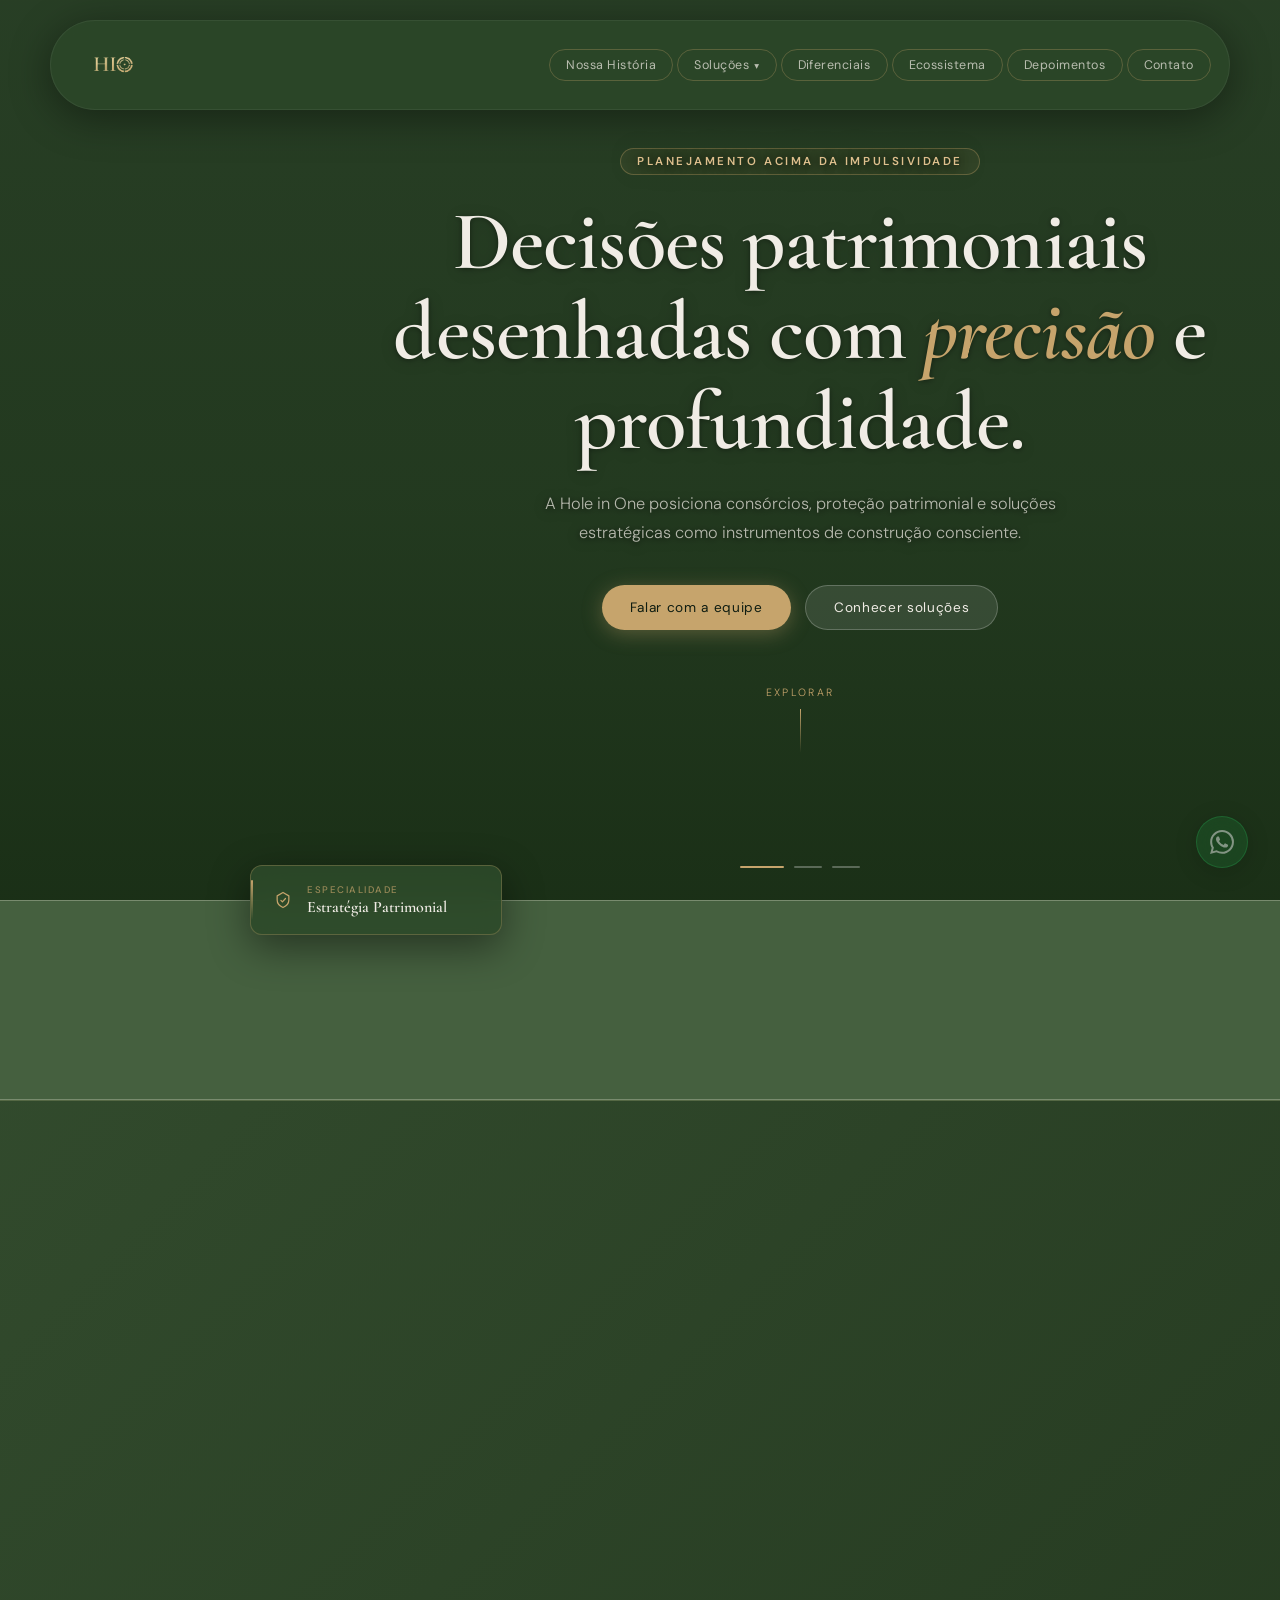
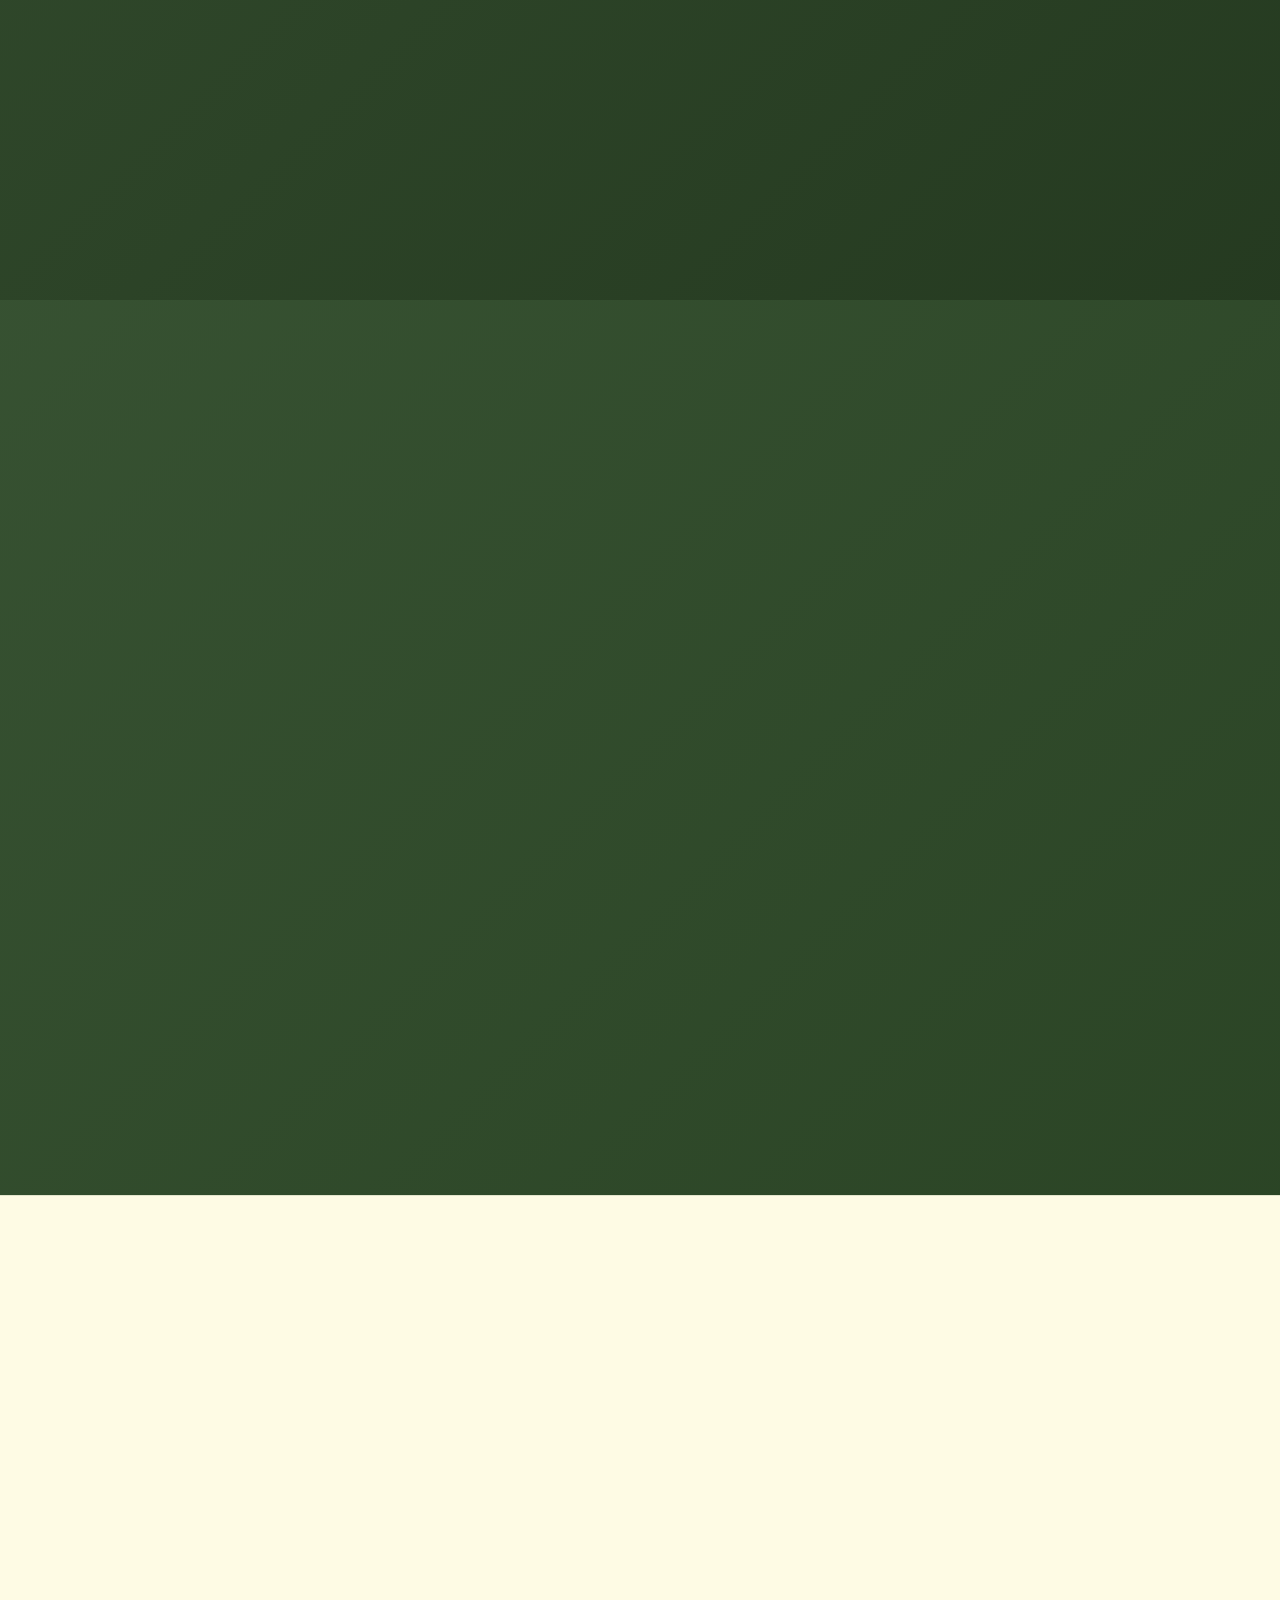
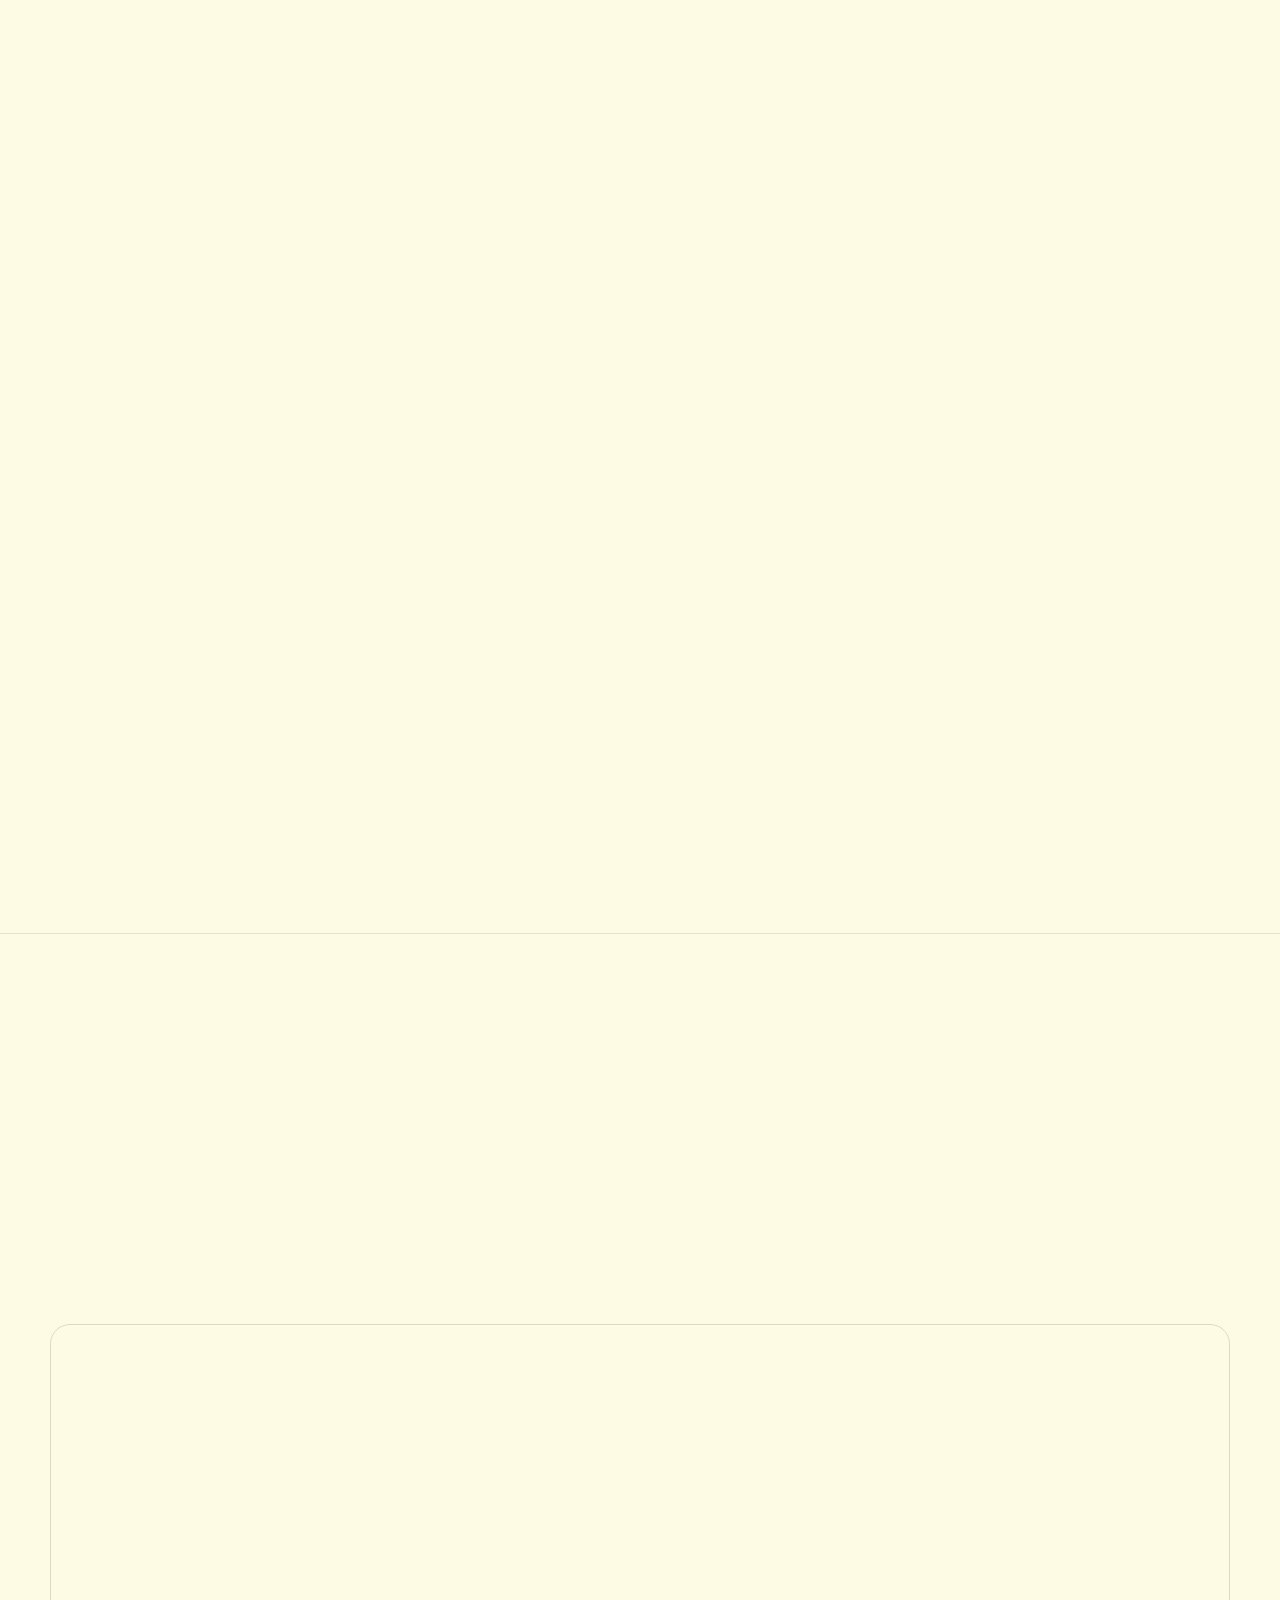
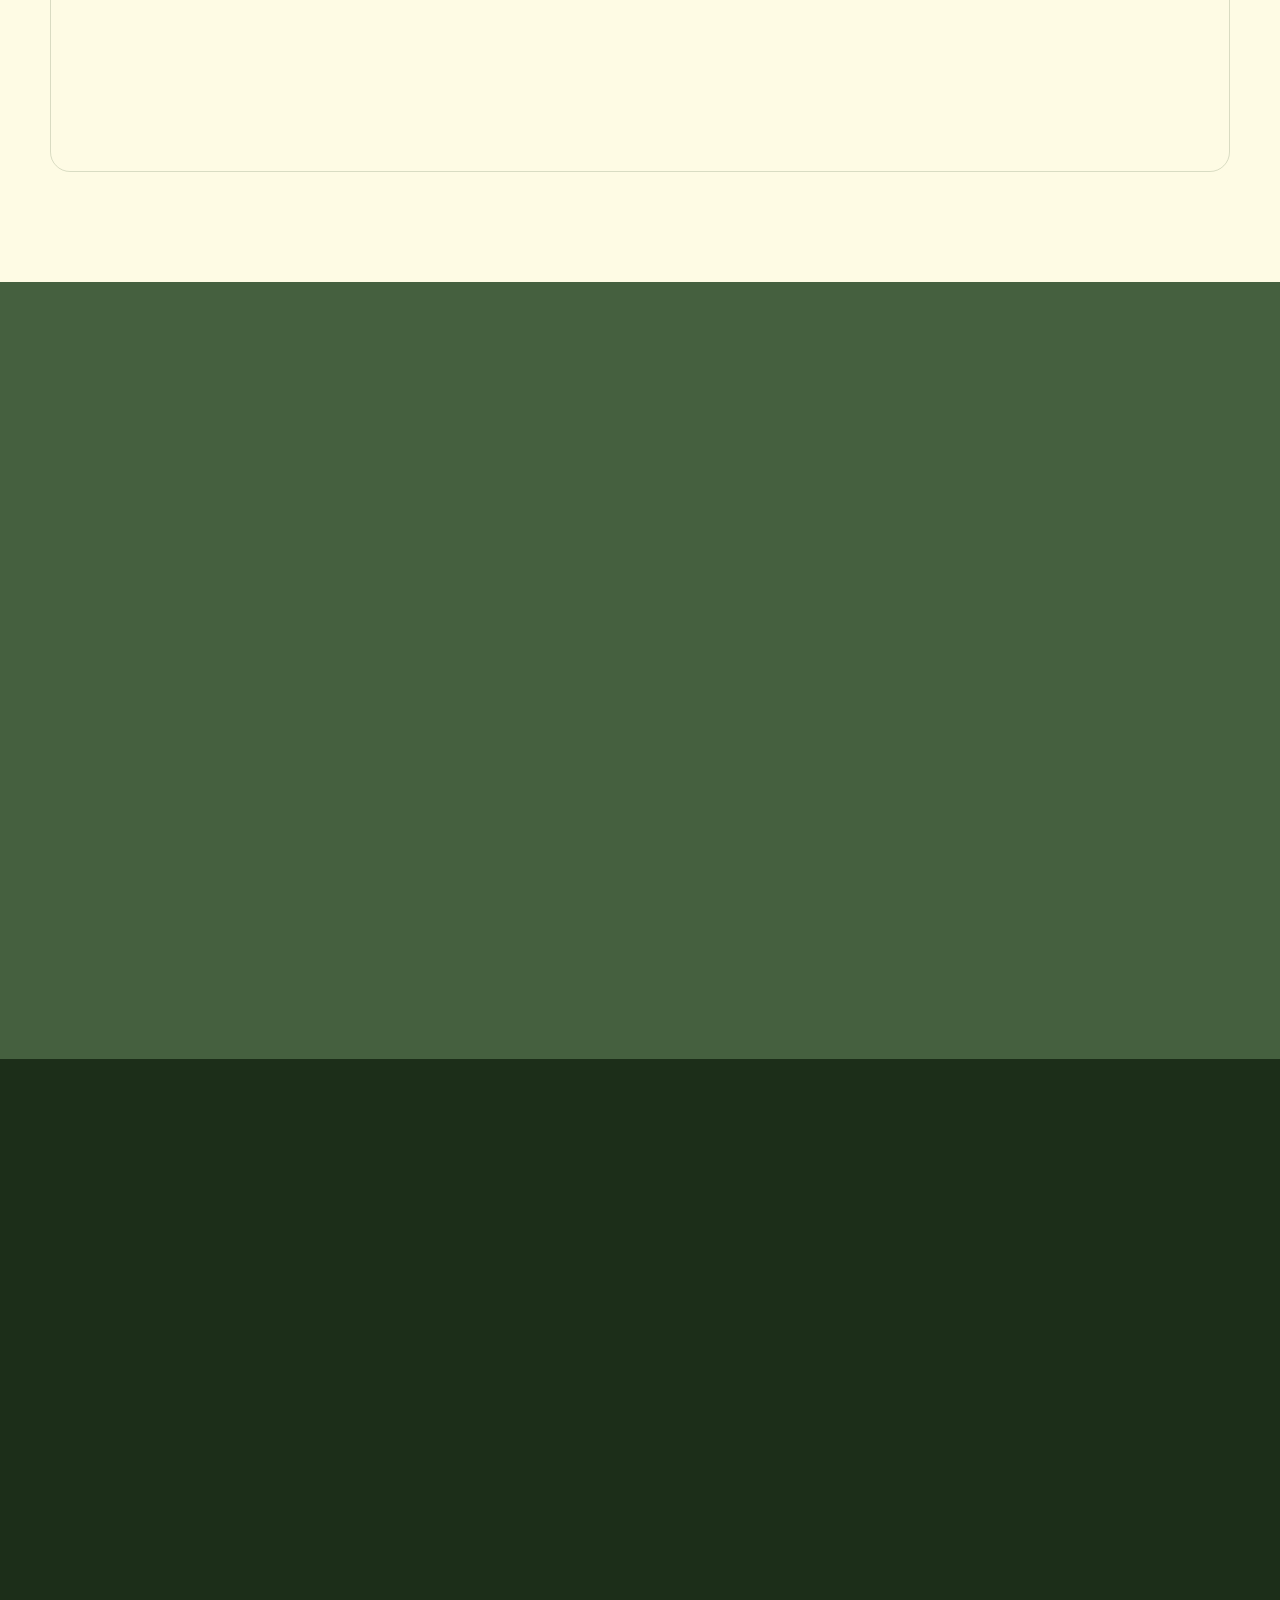
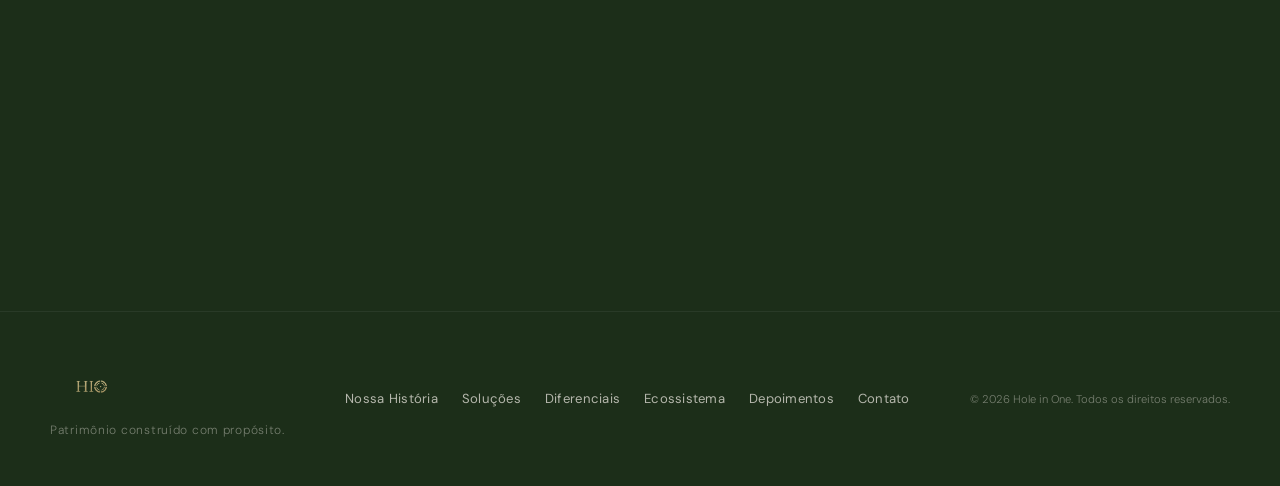
==== commit b4c8328f: "formulario de email funcionando" ====
--- a/index.html
+++ b/index.html
@@ -290,9 +290,9 @@
                 <div class="historia-img-placeholder">
                   <svg viewBox="0 0 24 24" fill="none" stroke="currentColor" stroke-width="1.2" aria-hidden="true">
                     <circle cx="12" cy="8" r="4"/>
-                    <path d="M4 20c0-4 3.6-7 8-7s8 3 8 7"/>
+                    <path d=""/>
                   </svg>
-                  <span>Adicionar imagem</span>
+                  
                 </div>
               </div>
               <div class="historia-img-accent" aria-hidden="true"></div>
@@ -363,6 +363,25 @@
               <a href="#contato" class="card-cta">Saiba mais <span aria-hidden="true">→</span></a>
             </article>
 
+            <article class="service-card reveal cascade-3" id="seguros">
+              <div class="card-bg" style="background-image: url('dsn.png'); background-position: center bottom;"></div>
+              <div class="card-content">
+                <div class="card-icon" aria-hidden="true">
+                  <svg viewBox="0 0 24 24" fill="none" stroke="currentColor" stroke-width="1.5" stroke-linecap="round" stroke-linejoin="round">
+                    <path d="M12 3l7 4v5c0 5-3.5 7.5-7 9-3.5-1.5-7-4-7-9V7l7-4z" /><path d="M9.5 12.5l1.8 1.8 3.7-4.1" />
+                  </svg>
+                </div>
+                <h3>Proteção Patrimonial</h3>
+                <p>Soluções de proteção integradas para preservar patrimônio e tranquilidade. Porque construir riqueza exige também blindá-la com inteligência e estratégias alinhadas ao perfil de cada família.</p>
+                <ul class="card-benefits">
+                  <li>Seguros de vida e patrimônio</li>
+                  <li>Planejamento sucessório</li>
+                  <li>Blindagem jurídica patrimonial</li>
+                </ul>
+              </div>
+              <a href="#contato" class="card-cta">Saiba mais <span aria-hidden="true">→</span></a>
+            </article>
+
             <article class="service-card reveal cascade-2" id="imobiliario">
               <div class="card-bg" style="background-image: url('dsn.png'); background-position: center center;"></div>
               <div class="card-content">
@@ -377,25 +396,6 @@
                   <li>Análise de mercado personalizada</li>
                   <li>Curadoria de oportunidades</li>
                   <li>Gestão do portfólio imobiliário</li>
-                </ul>
-              </div>
-              <a href="#contato" class="card-cta">Saiba mais <span aria-hidden="true">→</span></a>
-            </article>
-
-            <article class="service-card reveal cascade-3" id="seguros">
-              <div class="card-bg" style="background-image: url('dsn.png'); background-position: center bottom;"></div>
-              <div class="card-content">
-                <div class="card-icon" aria-hidden="true">
-                  <svg viewBox="0 0 24 24" fill="none" stroke="currentColor" stroke-width="1.5" stroke-linecap="round" stroke-linejoin="round">
-                    <path d="M12 3l7 4v5c0 5-3.5 7.5-7 9-3.5-1.5-7-4-7-9V7l7-4z" /><path d="M9.5 12.5l1.8 1.8 3.7-4.1" />
-                  </svg>
-                </div>
-                <h3>Proteção Patrimonial</h3>
-                <p>Soluções de proteção integradas para preservar patrimônio e tranquilidade. Porque construir riqueza exige também blindá-la com inteligência e estratégias alinhadas ao perfil de cada família.</p>
-                <ul class="card-benefits">
-                  <li>Seguros de vida e patrimônio</li>
-                  <li>Planejamento sucessório</li>
-                  <li>Blindagem jurídica patrimonial</li>
                 </ul>
               </div>
               <a href="#contato" class="card-cta">Saiba mais <span aria-hidden="true">→</span></a>
@@ -897,7 +897,7 @@
     if (!form) return;
 
     /* ── Endpoint Formspree (substitua YOUR_FORM_ID pelo seu ID real) ── */
-    var FORMSPREE_ENDPOINT = 'https://formspree.io/f/YOUR_FORM_ID';
+    var FORMSPREE_ENDPOINT = 'https://formspree.io/f/mzdybyep';
     var DEST_EMAIL = 'contato@hiopatrimonio.com.br';
 
     function setStatus(msg, ok) {
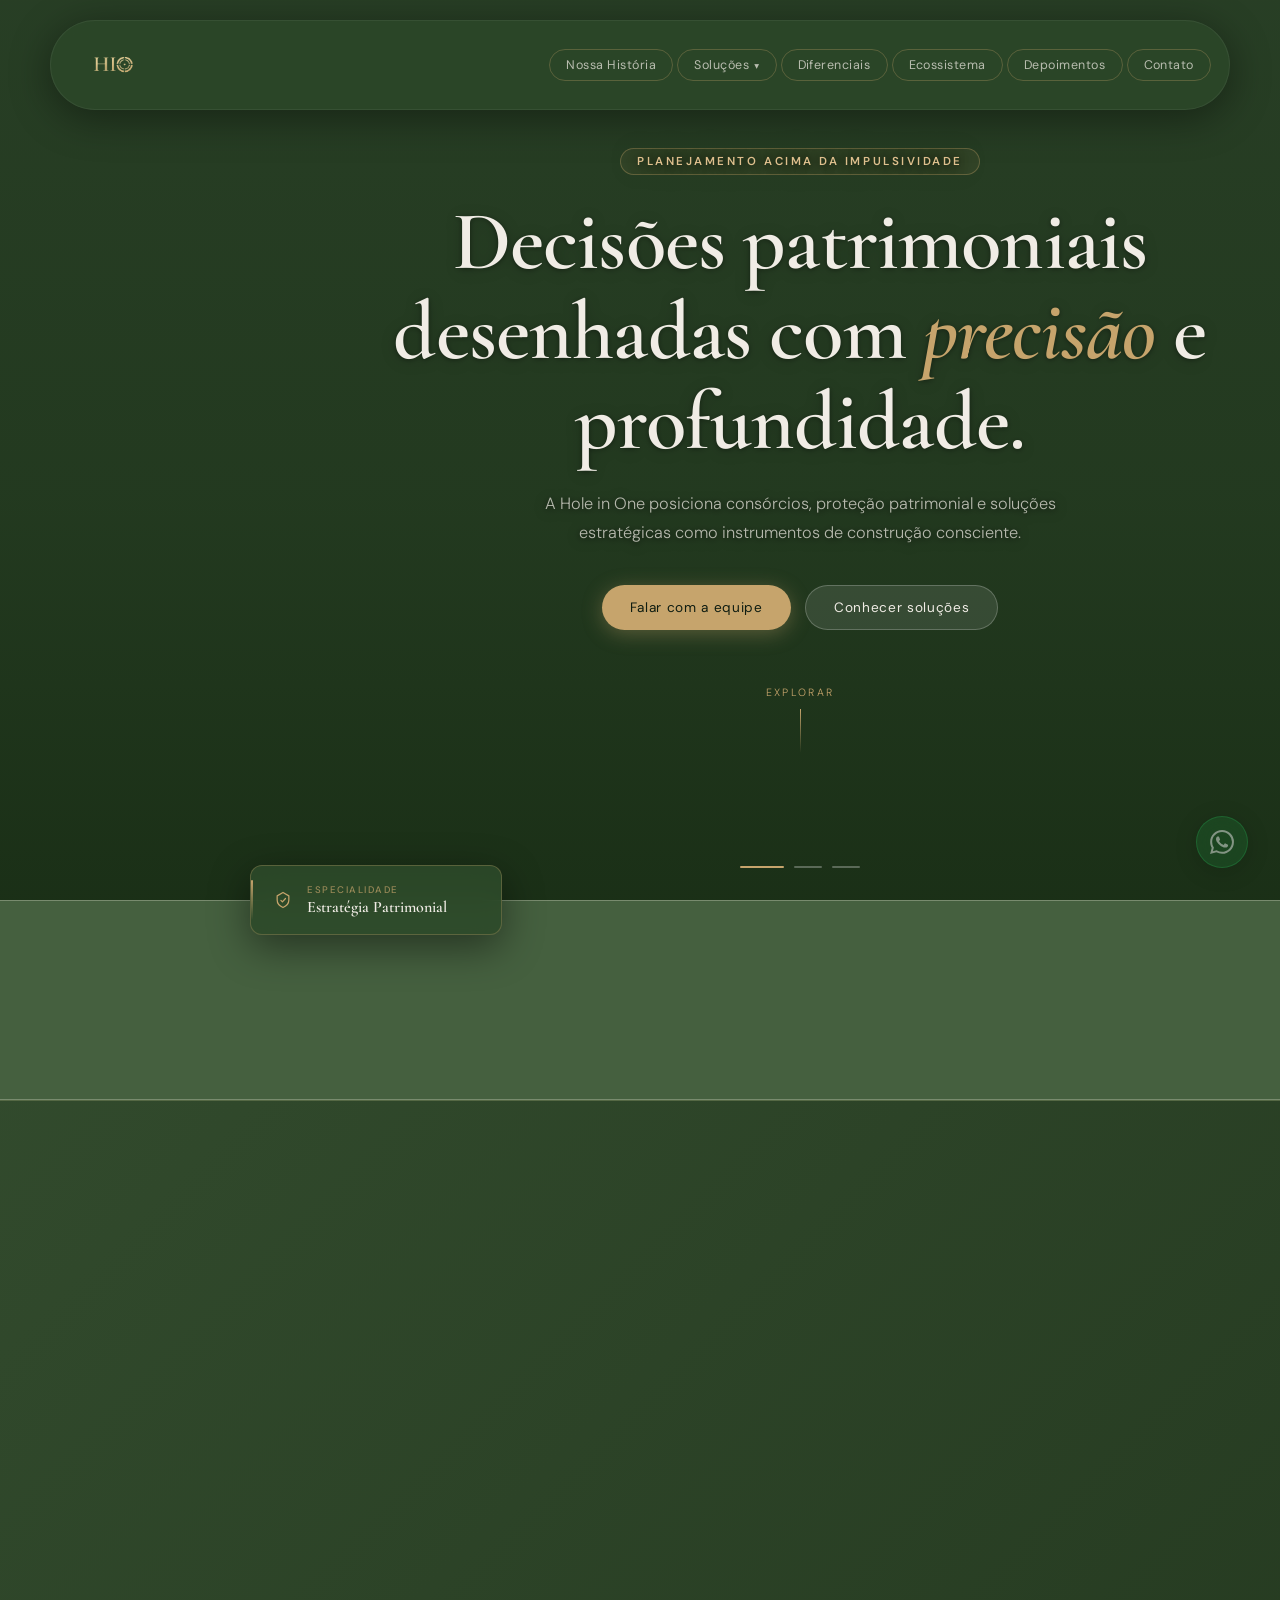
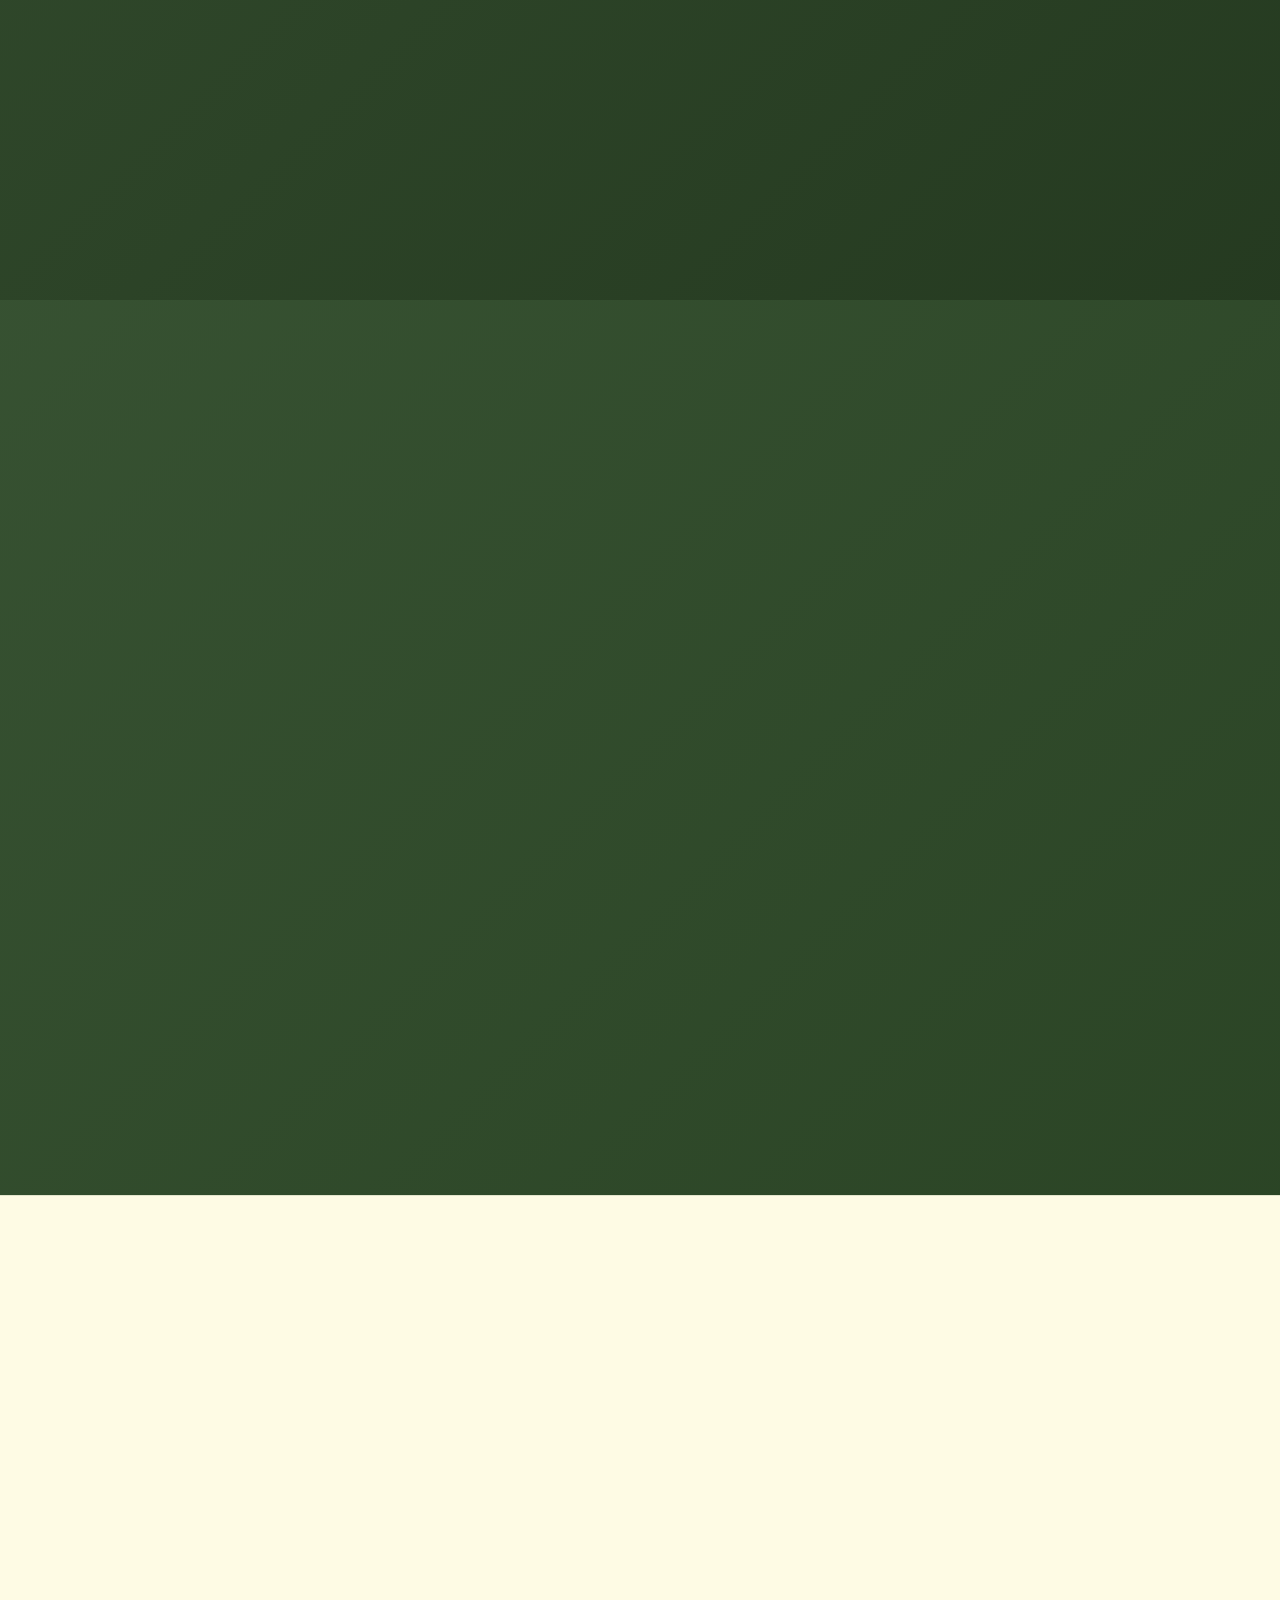
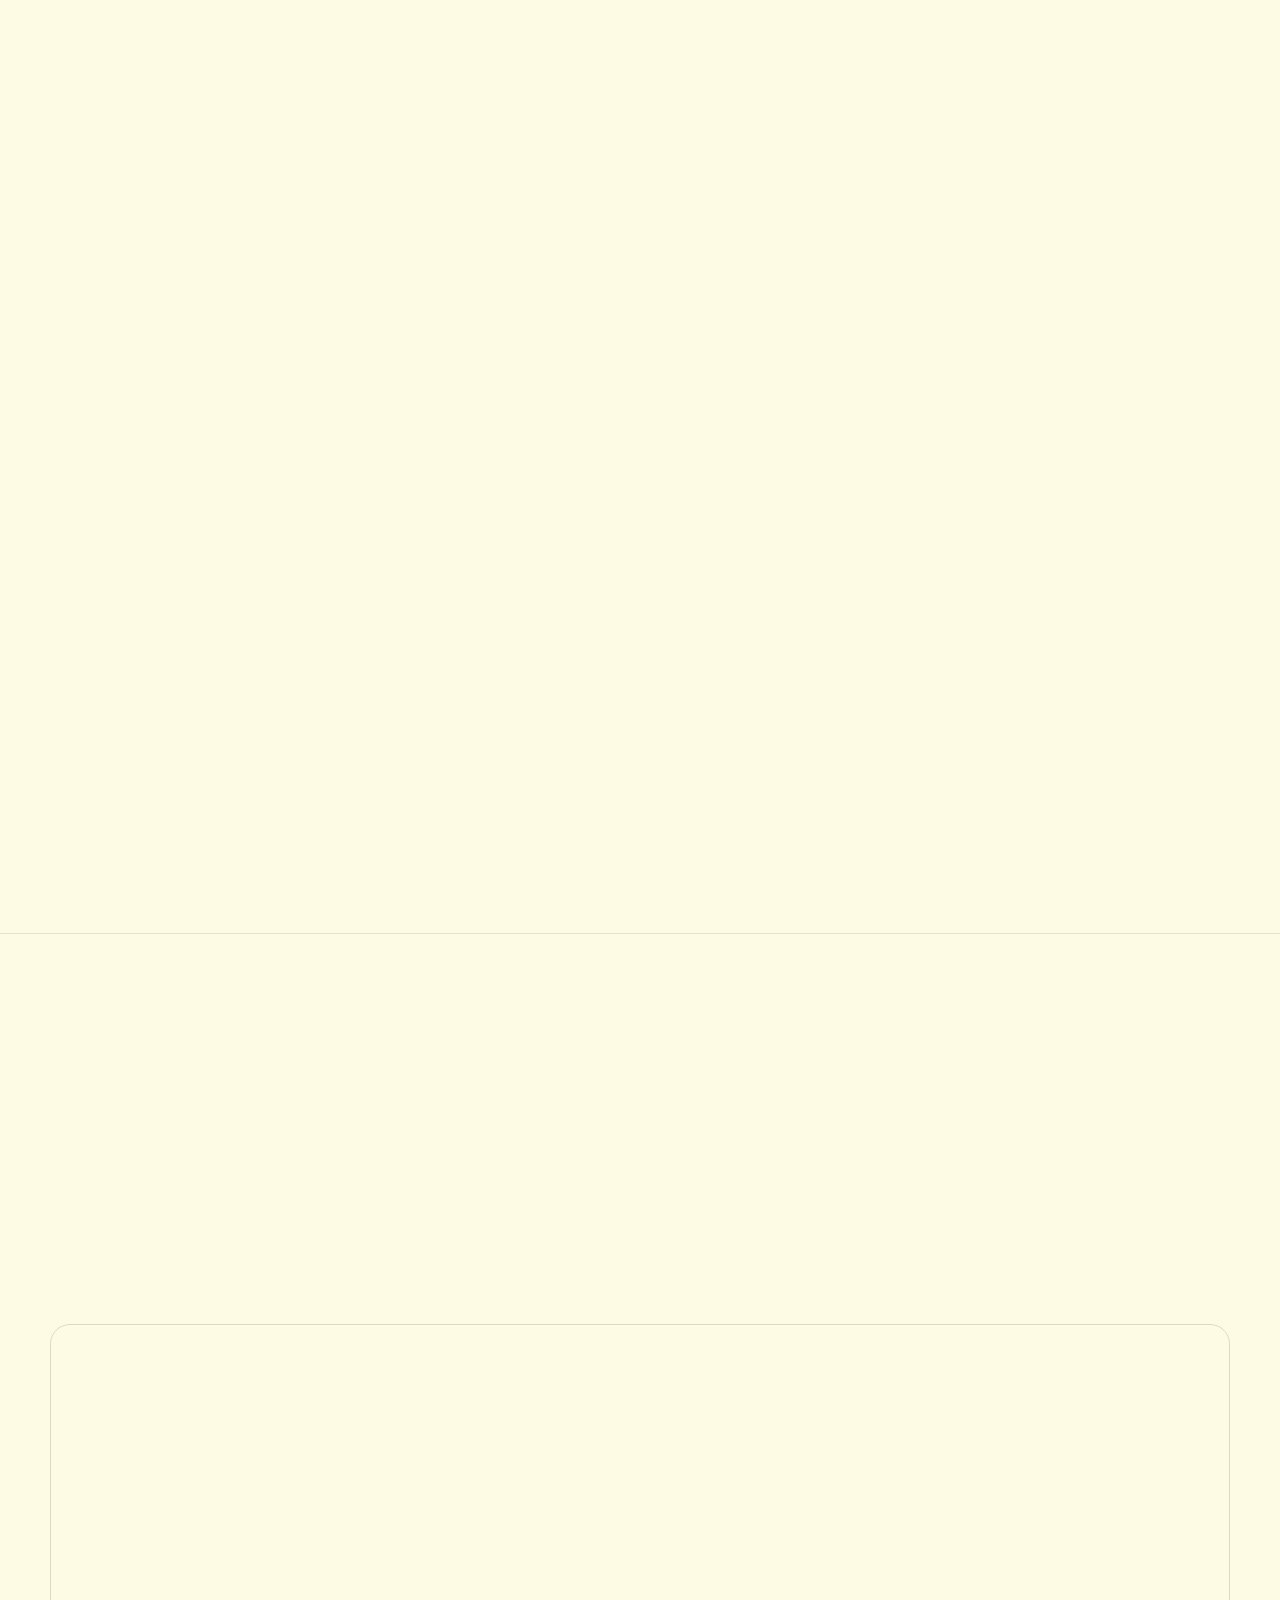
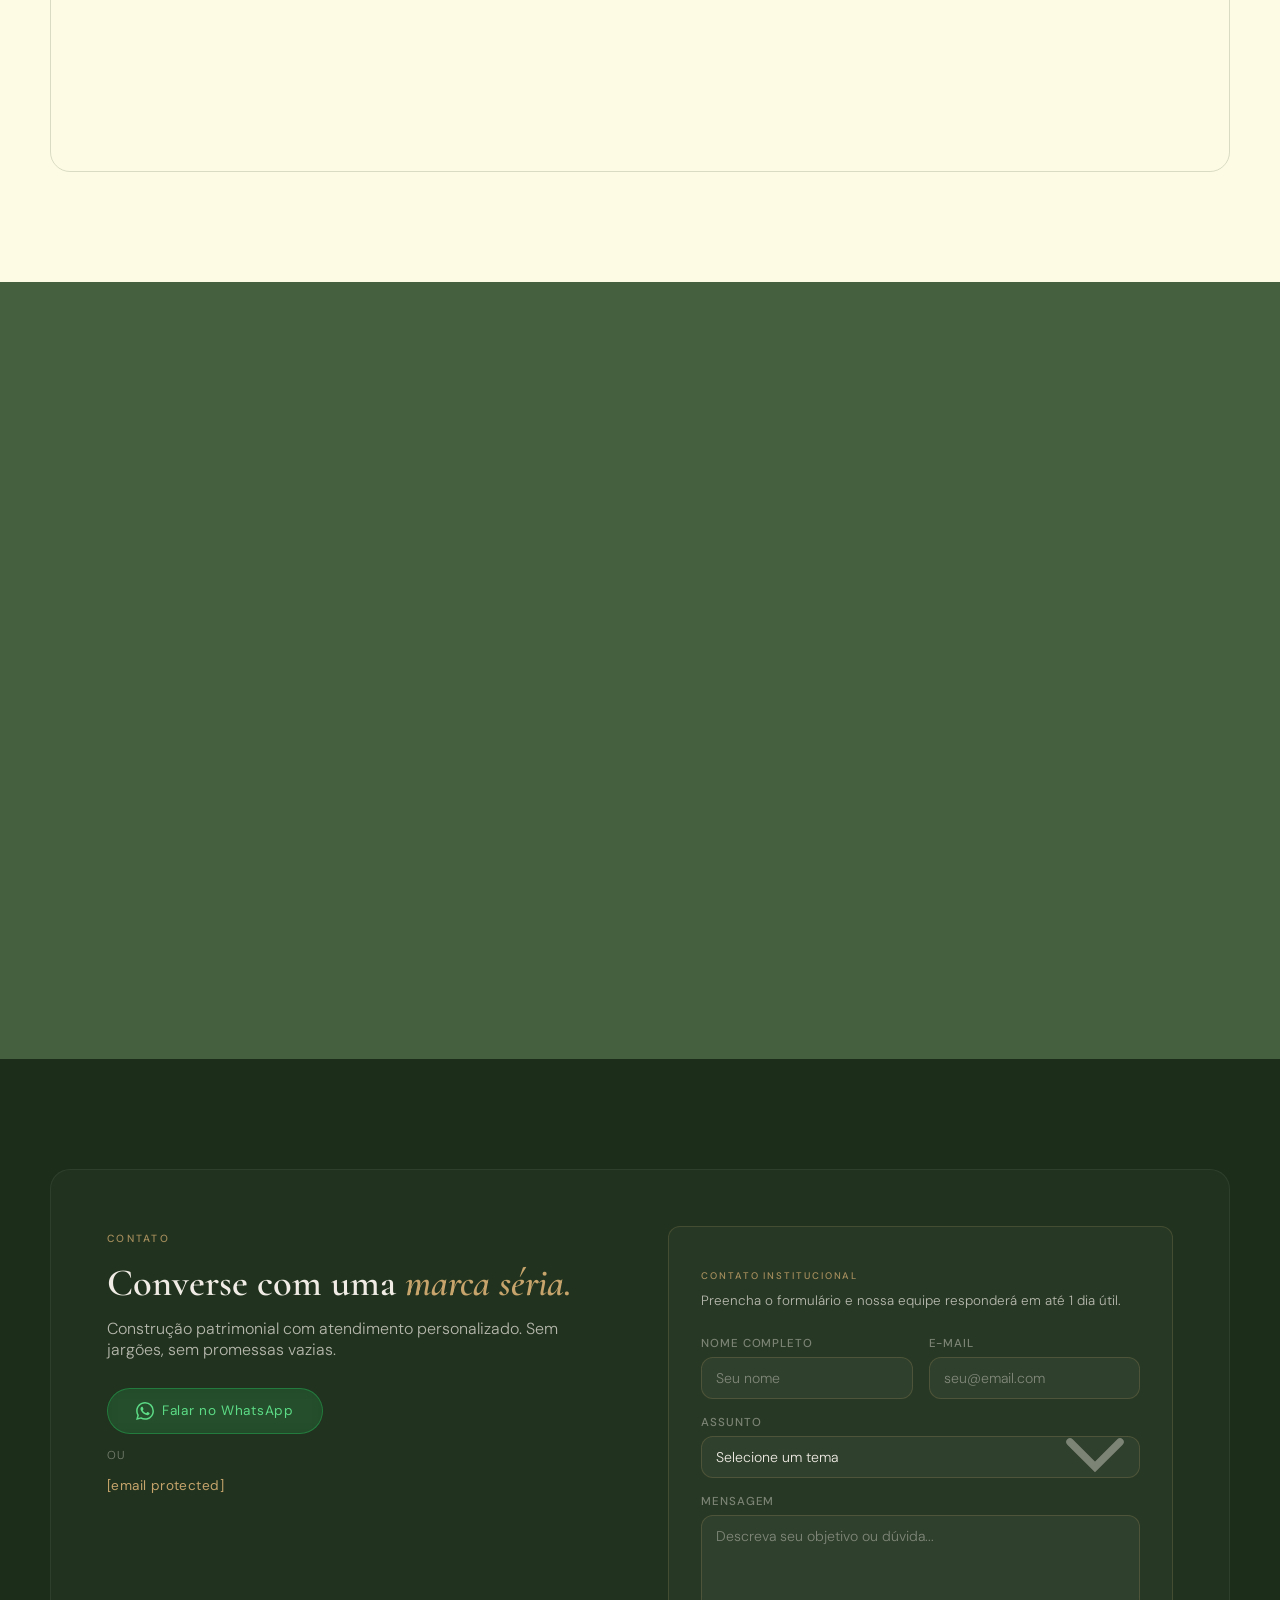
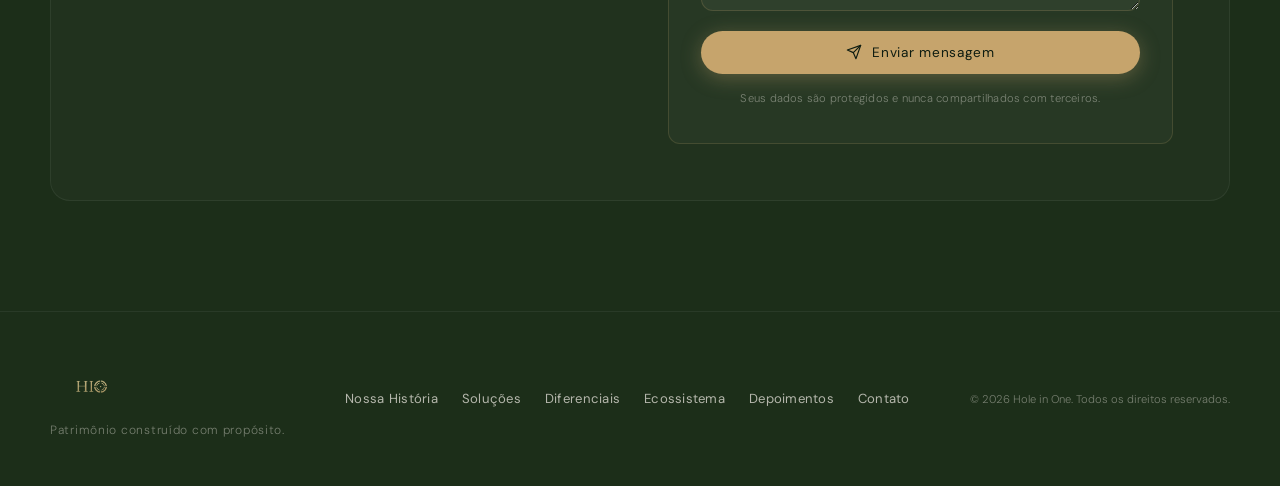
==== commit 1f822b60: "intervalo de troca de imagens na sessão hero aumentado para 7 segundos" ====
--- a/index.html
+++ b/index.html
@@ -761,7 +761,7 @@
     }
 
     var current  = 0;
-    var interval = 4000; /* fix 2: reduzido para mobile não parecer travado */
+    var interval = 7000; /* fix 2: reduzido para mobile não parecer travado */
 
     function goTo(idx) {
       var slides = getSlides();
--- a/style.css
+++ b/style.css
@@ -1656,6 +1656,15 @@
   }
   h1 { font-size: clamp(2.2rem, 8.5vw, 3.2rem); }
   .hero-scroll { display: none; }
+  .hero-badge {
+    padding: 8px 12px; /* Reduz o padding lateral */
+    width: auto;       /* Garante que a largura se ajusta ao conteúdo */
+    max-width: 90vw;   /* Limita a largura máxima para não sair do ecrã */
+  }
+  
+  .hero-badge-value {
+    font-size: 0.9rem;
+  }
   .hero-badge { left: 16px; width: 220px; height: 64px; bottom: -32px; }
   .slideshow-dots { bottom: 20px; }
 
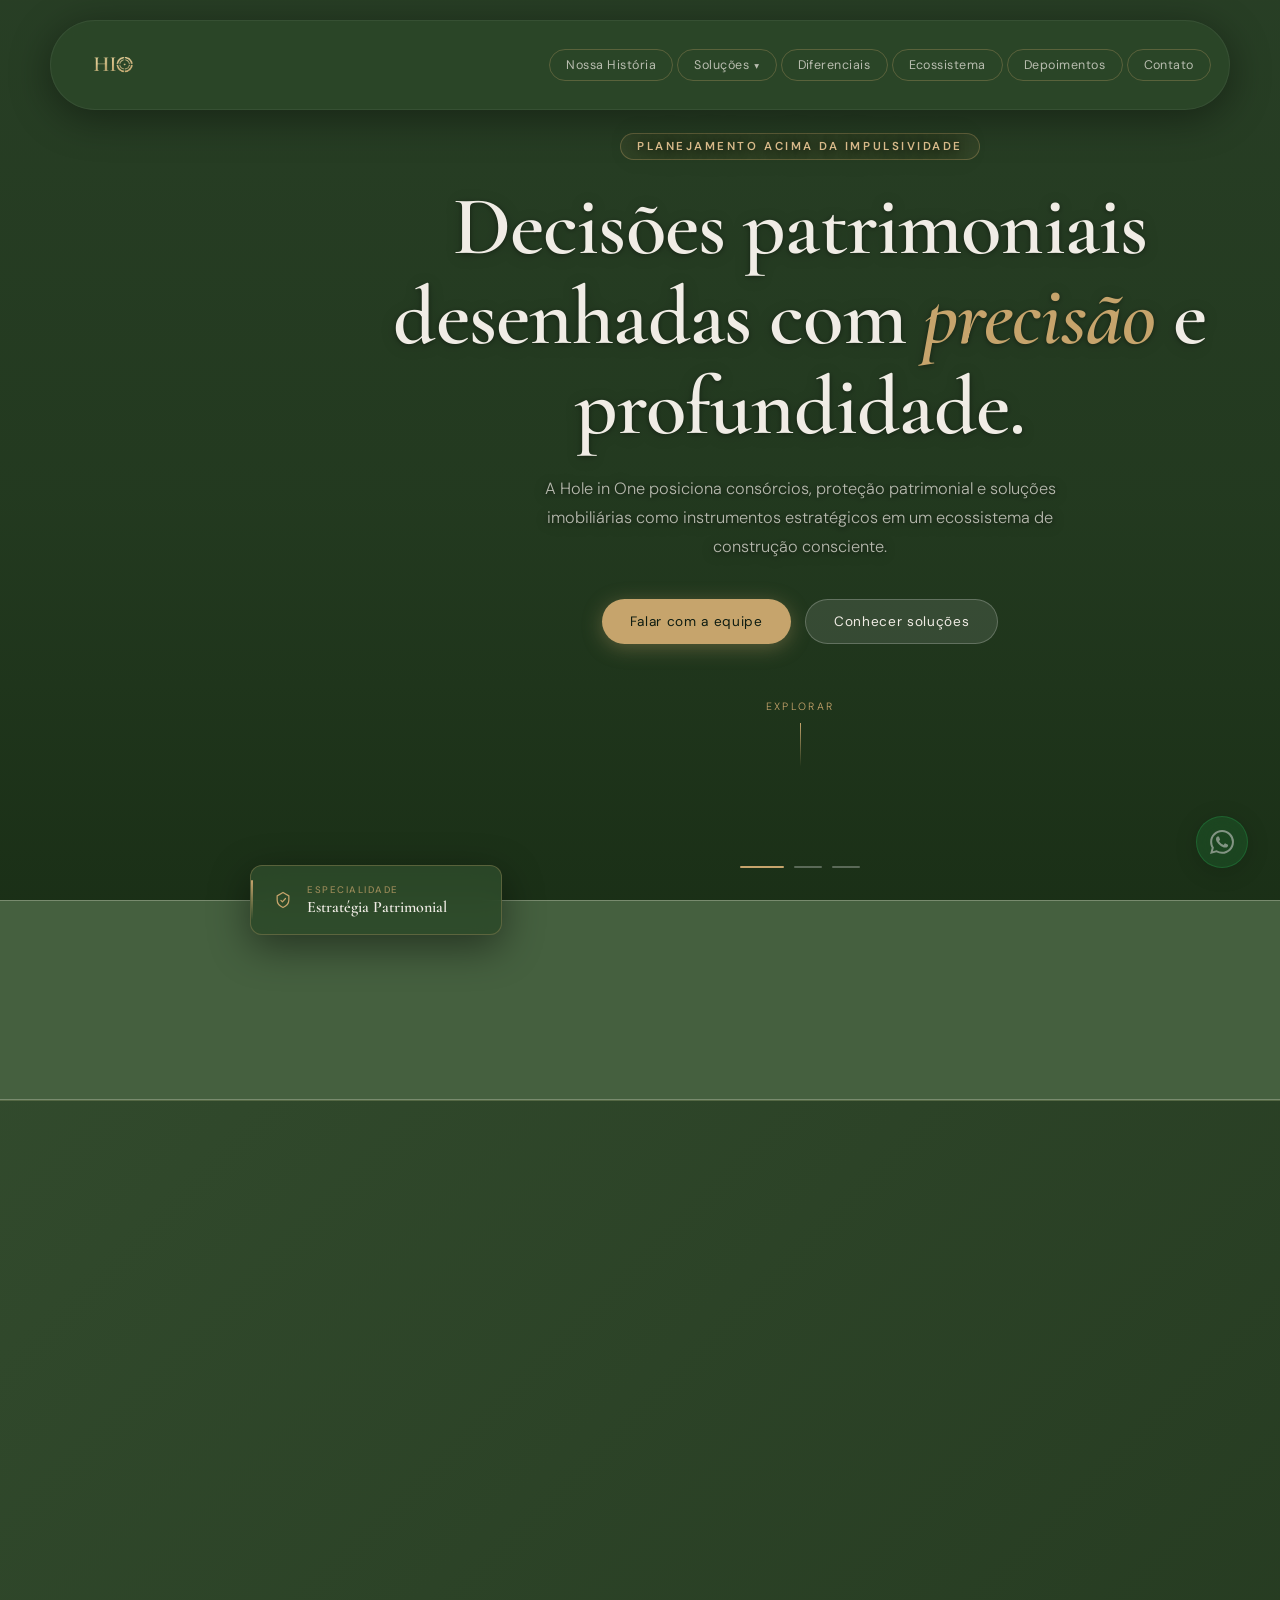
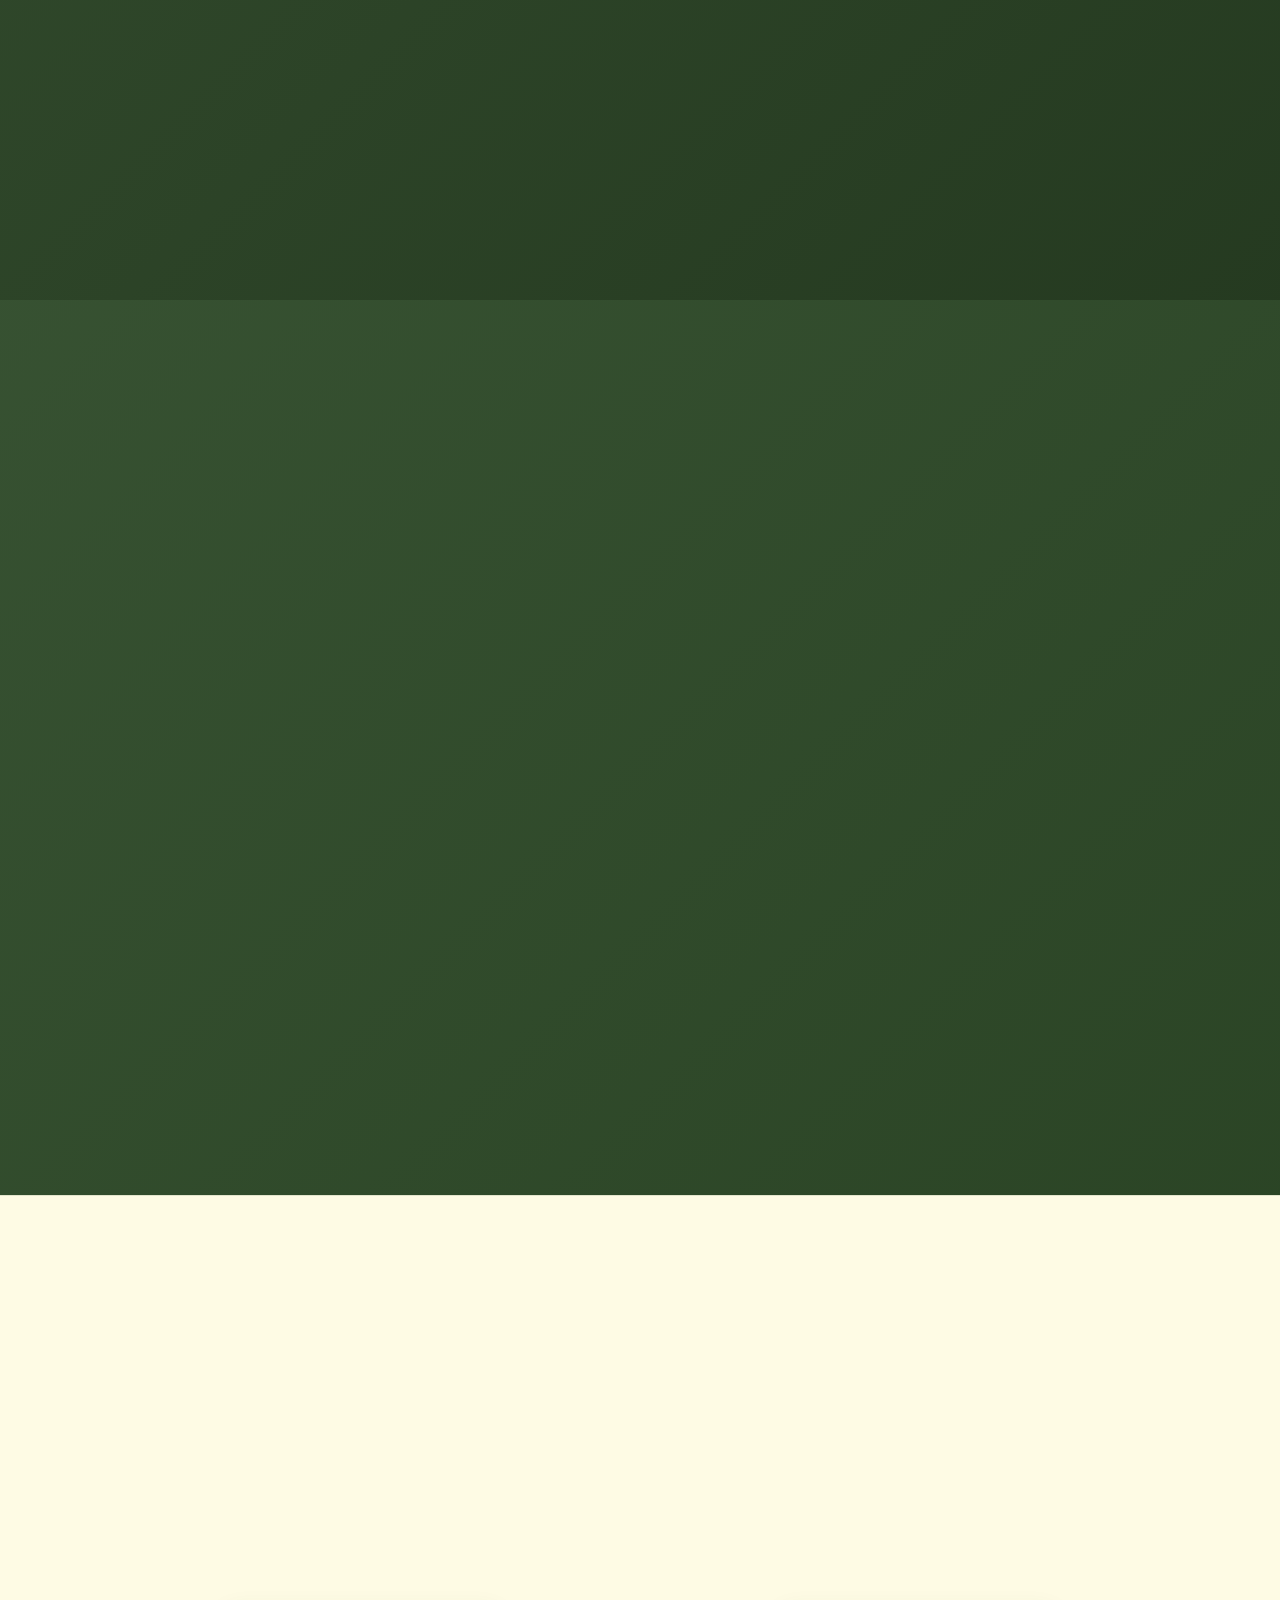
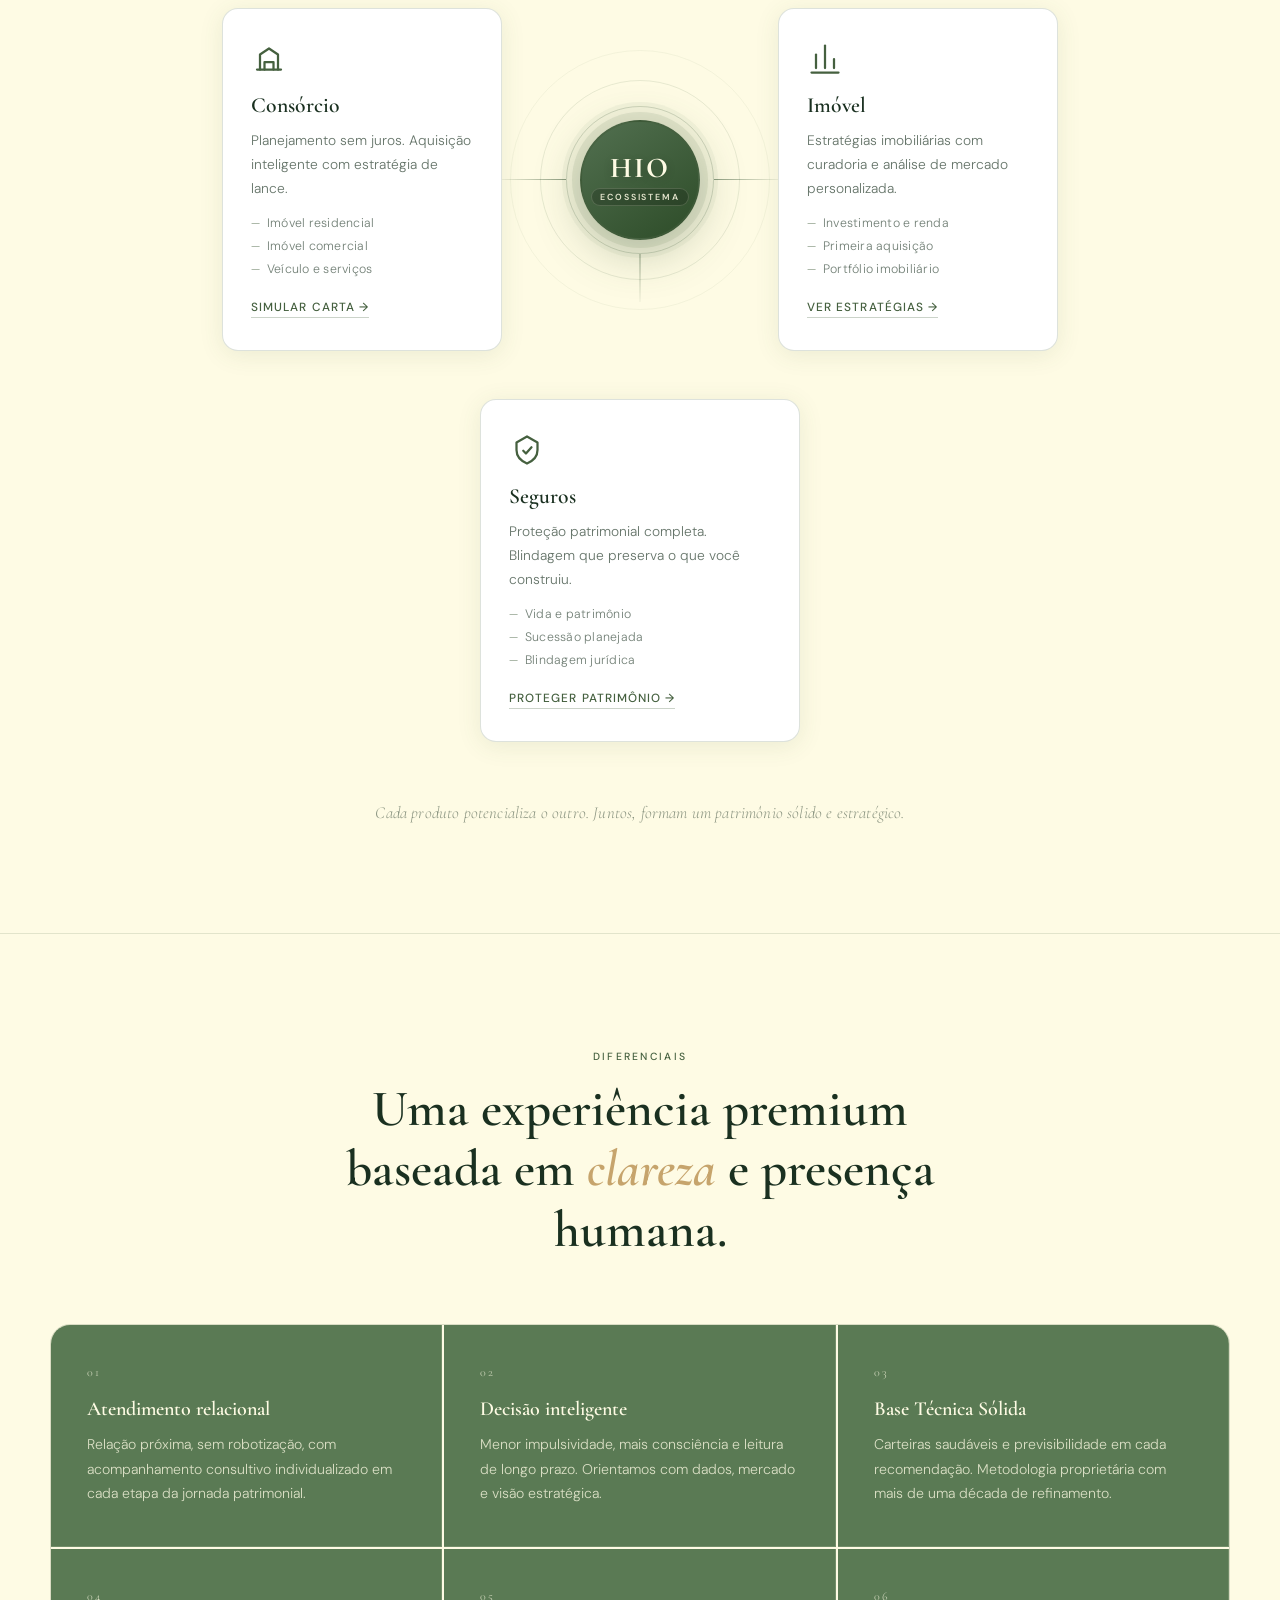
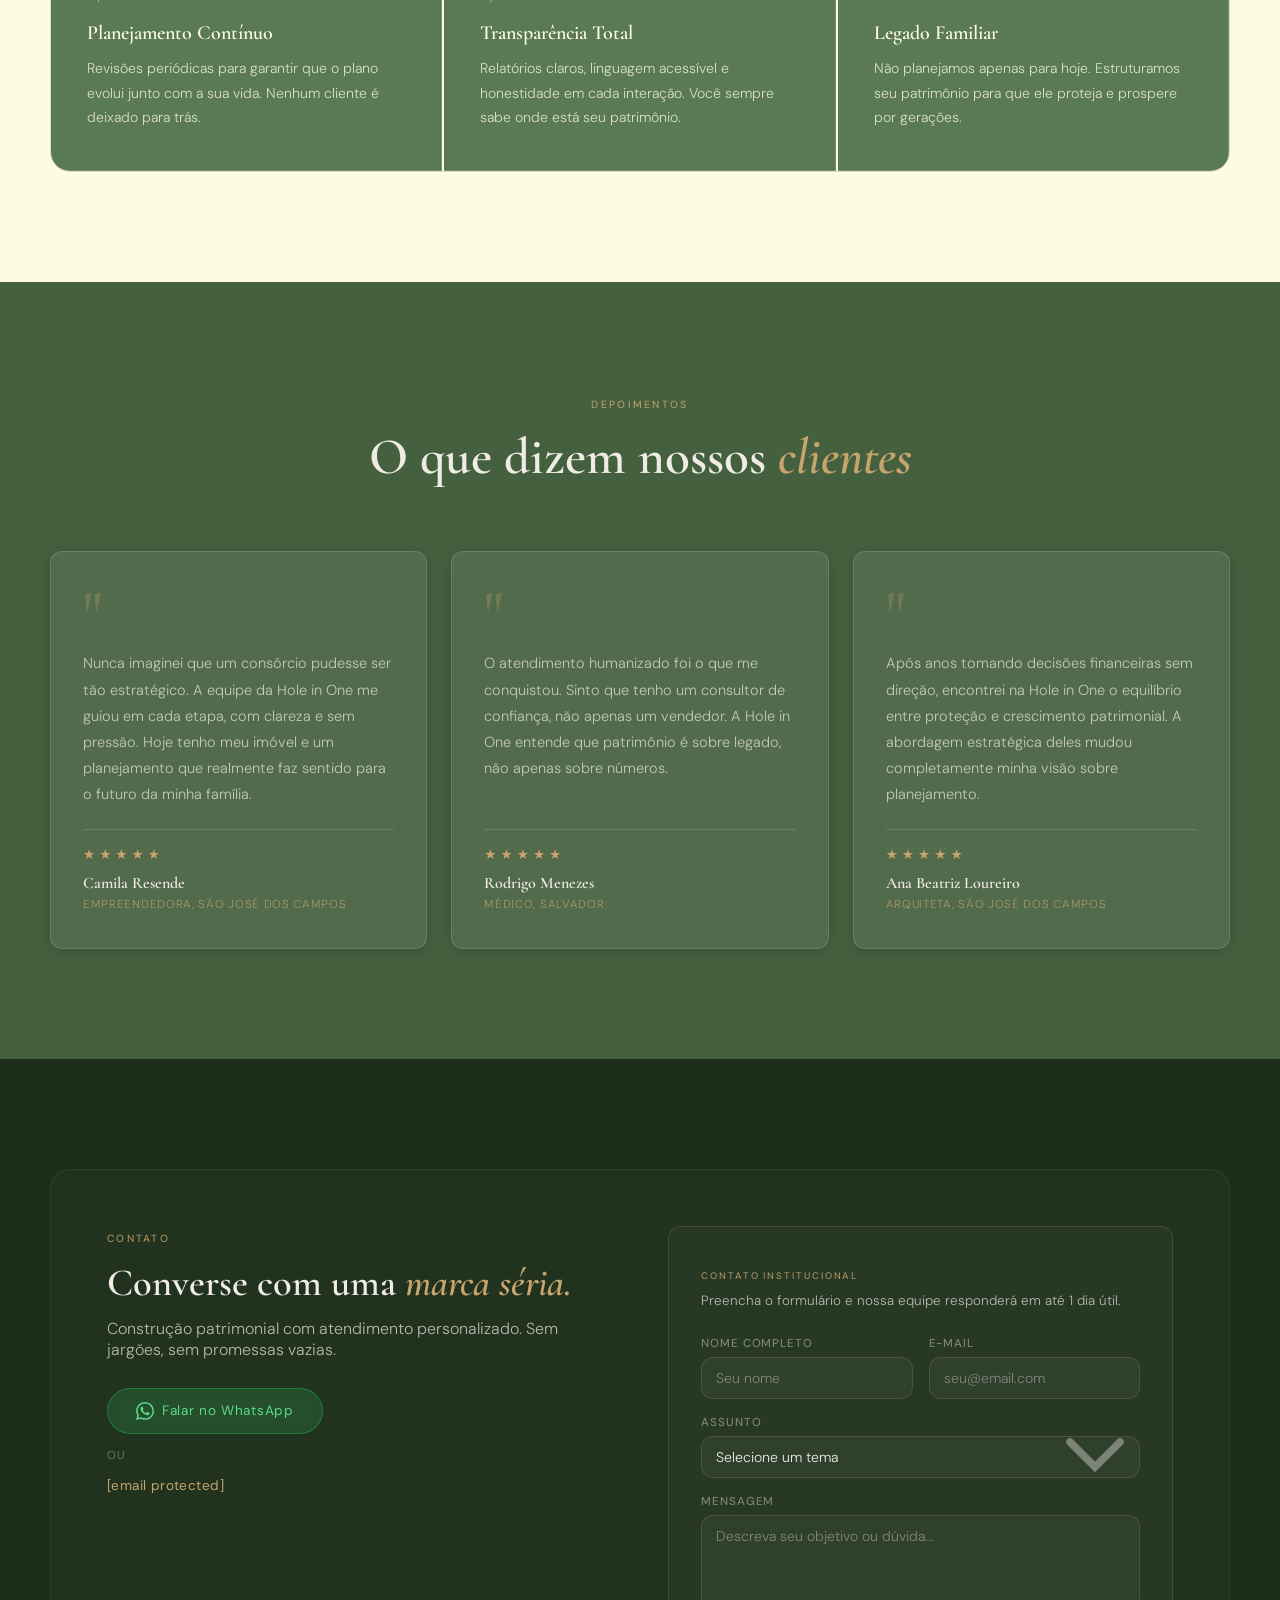
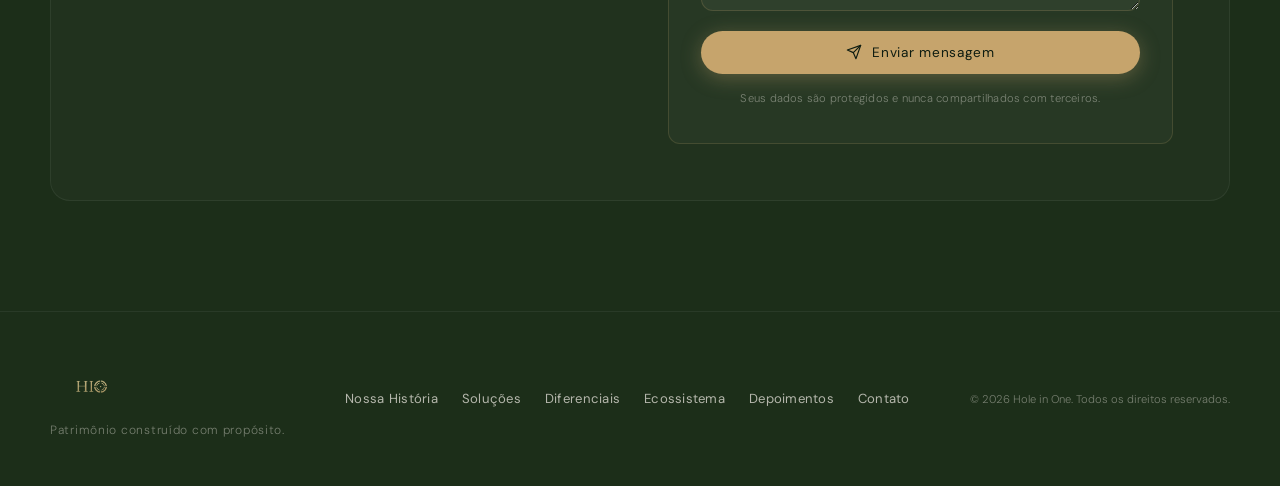
==== commit 67c964ad: "conteudo da sessão hero modificado" ====
--- a/index.html
+++ b/index.html
@@ -38,7 +38,7 @@
   <!-- ════════════════════════════════════
        BOTÃO WHATSAPP FLUTUANTE
   ════════════════════════════════════ -->
-  <a class="whatsapp-float" href="https://wa.me/5500000000000" target="_blank" rel="noopener noreferrer" aria-label="Falar no WhatsApp">
+  <a class="whatsapp-float" href="https://wa.me/5512992192292?text=Ol%C3%A1%2C%20vim%20pelo%20site%20da%20Hole%20in%20One%20e%20gostaria%20de%20conhecer%20melhor%20as%20solu%C3%A7%C3%B5es%20de%20planejamento%20patrimonial." target="_blank" rel="noopener noreferrer" aria-label="Falar no WhatsApp">
     <svg viewBox="0 0 24 24" fill="currentColor" xmlns="http://www.w3.org/2000/svg">
       <path d="M17.472 14.382c-.297-.149-1.758-.867-2.03-.967-.273-.099-.471-.148-.67.15-.197.297-.767.966-.94 1.164-.173.199-.347.223-.644.075-.297-.15-1.255-.463-2.39-1.475-.883-.788-1.48-1.761-1.653-2.059-.173-.297-.018-.458.13-.606.134-.133.298-.347.446-.52.149-.174.198-.298.298-.497.099-.198.05-.371-.025-.52-.075-.149-.669-1.612-.916-2.207-.242-.579-.487-.5-.669-.51-.173-.008-.371-.01-.57-.01-.198 0-.52.074-.792.372-.272.297-1.04 1.016-1.04 2.479 0 1.462 1.065 2.875 1.213 3.074.149.198 2.096 3.2 5.077 4.487.709.306 1.262.489 1.694.625.712.227 1.36.195 1.871.118.571-.085 1.758-.719 2.006-1.413.248-.694.248-1.289.173-1.413-.074-.124-.272-.198-.57-.347m-5.421 7.403h-.004a9.87 9.87 0 01-5.031-1.378l-.361-.214-3.741.982.998-3.648-.235-.374a9.86 9.86 0 01-1.51-5.26c.001-5.45 4.436-9.884 9.888-9.884 2.64 0 5.122 1.03 6.988 2.898a9.825 9.825 0 012.893 6.994c-.003 5.45-4.437 9.884-9.885 9.884m8.413-18.297A11.815 11.815 0 0012.05 0C5.495 0 .16 5.335.157 11.892c0 2.096.547 4.142 1.588 5.945L.057 24l6.305-1.654a11.882 11.882 0 005.683 1.448h.005c6.554 0 11.89-5.335 11.893-11.893a11.821 11.821 0 00-3.48-8.413z"/>
     </svg>
@@ -106,7 +106,7 @@
           <li><a href="#contato">Contato</a></li>
         </ul>
         <div class="mobile-cta">
-          <a href="https://wa.me/5500000000000" class="btn btn-primary" target="_blank" rel="noopener noreferrer">Falar no WhatsApp</a>
+          <a href="https://wa.me/5512992192292?text=Ol%C3%A1%2C%20vim%20pelo%20site%20da%20Hole%20in%20One%20e%20gostaria%20de%20conhecer%20melhor%20as%20solu%C3%A7%C3%B5es%20de%20planejamento%20patrimonial." class="btn btn-primary" target="_blank" rel="noopener noreferrer">Falar no WhatsApp</a>
         </div>
       </nav>
     </div>
@@ -206,16 +206,24 @@
         <div class="hero-overlay" aria-hidden="true"></div>
         <div class="hero-grain"   aria-hidden="true"></div>
 
+        <!-- Marca elegante central — visível apenas no mobile -->
+        <div class="hero-mobile-brand" aria-hidden="true">
+          <span class="hero-mobile-brand-eyebrow">Planejamento Patrimonial</span>
+          <span class="hero-mobile-brand-title">Hole in One</span>
+          <span class="hero-mobile-brand-sep"></span>
+          <span class="hero-mobile-brand-sub">Planejamento Patrimonial</span>
+        </div>
+
         <!-- Conteúdo centralizado -->
         <div class="hero-content page-fade-in">
-          <span class="eyebrow">Planejamento acima da impulsividade</span>
-          <h1 id="hero-title">Decisões patrimoniais desenhadas com<em> precisão</em> e profundidade.</h1>
+          <span class="eyebrow hero-eyebrow-desktop">Planejamento acima da impulsividade</span>
+          <span class="eyebrow hero-eyebrow-mobile">Planejamento patrimonial com estratégia</span>
+          <h1 id="hero-title" class="hero-title-desktop">Decisões patrimoniais desenhadas com<em> precisão</em> e profundidade.</h1>
           <p class="hero-text">
-            A Hole in One posiciona consórcios, proteção patrimonial e soluções estratégicas
-            como instrumentos de construção consciente.
+            A Hole in One posiciona consórcios, proteção patrimonial e soluções imobiliárias como instrumentos estratégicos em um ecossistema de construção consciente.
           </p>
           <div class="hero-actions">
-            <a href="#contato" class="btn btn-primary magnetic">Falar com a equipe</a>
+            <a href="https://wa.me/5512992192292?text=Ol%C3%A1%2C%20vim%20pelo%20site%20da%20Hole%20in%20One%20e%20gostaria%20de%20conhecer%20melhor%20as%20solu%C3%A7%C3%B5es%20de%20planejamento%20patrimonial." target="_blank" rel="noopener noreferrer" class="btn btn-primary magnetic">Falar com a equipe</a>
             <a href="#solucoes" class="btn btn-ghost">Conhecer soluções</a>
           </div>
           <div class="hero-scroll">
@@ -254,17 +262,17 @@
         <div class="container">
           <div class="stats-grid reveal">
             <div class="stat-item">
-              <span class="stat-number">+500</span>
+              <span class="stat-number">+1000</span>
               <span class="stat-label">Famílias atendidas</span>
             </div>
             <div class="stat-divider" aria-hidden="true"></div>
             <div class="stat-item">
-              <span class="stat-number">12</span>
-              <span class="stat-label">Anos de experiência</span>
+              <span class="stat-number">40</span>
+              <span class="stat-label">Anos de legado</span>
             </div>
             <div class="stat-divider" aria-hidden="true"></div>
             <div class="stat-item">
-              <span class="stat-number">R$200M+</span>
+              <span class="stat-number">100M</span>
               <span class="stat-label">Em patrimônio gerenciado</span>
             </div>
             <div class="stat-divider" aria-hidden="true"></div>
@@ -302,9 +310,9 @@
               <span class="section-tag">Nossa História</span>
               <h2 id="historia-title">Uma história construída com propósito</h2>
               <div class="historia-divider" aria-hidden="true"></div>
-              <p>A Hole in One nasceu da convicção de que patrimônio não se constrói por acaso — ele é o resultado de decisões conscientes, planejamento criterioso e uma visão de futuro que transcende o imediato.</p>
-              <p>Ao longo da nossa trajetória, acompanhamos famílias e investidores a transformar sonhos em patrimônio real, utilizando consórcios, soluções imobiliárias e proteção patrimonial como instrumentos de construção consciente.</p>
-              <p>Mais do que uma marca, somos um legado em construção. Acreditamos que a riqueza verdadeira se mede pela segurança que ela proporciona às gerações futuras.</p>
+              <p>Ao longo da nossa trajetória, acompanhamos famílias e investidores a transformarem sonhos em patrimônio real.</p>
+              <p>Em 1986, Bob (pai) iniciou sua trajetória na área de seguros e, com sua honestidade e excelência na forma de se relacionar, perpetuou esse legado até os dias atuais. Em paralelo, Bob (filho), que sempre acompanhou a trajetória do pai, desenvolveu-se na área imobiliária, realizando o sonho de diversas famílias de conquistar a casa própria.</p>
+              <p>Atualmente, Bob e seu filho, Bernardo Neeser, se unem, juntando tradição e inovação para potencializar e perpetuar esse legado.</p>
 
               <div class="historia-pillars">
                 <div class="pillar">
@@ -352,7 +360,7 @@
                     <path d="M4 19h16" /><path d="M6 19V9l6-4 6 4v10" /><path d="M9 19v-5h6v5" />
                   </svg>
                 </div>
-                <h3>Consórcios Estratégicos</h3>
+                <h3>Estratégia em Consórcios</h3>
                 <p>Estruturação de consórcios como ferramenta de planejamento e aquisição inteligente. Trabalhamos cada modalidade com profundidade técnica para maximizar o resultado patrimonial ao longo do tempo.</p>
                 <ul class="card-benefits">
                   <li>Sem juros, com planejamento</li>
@@ -371,7 +379,7 @@
                     <path d="M12 3l7 4v5c0 5-3.5 7.5-7 9-3.5-1.5-7-4-7-9V7l7-4z" /><path d="M9.5 12.5l1.8 1.8 3.7-4.1" />
                   </svg>
                 </div>
-                <h3>Proteção Patrimonial</h3>
+                <h3>Seguros de Vida e Patrimônio</h3>
                 <p>Soluções de proteção integradas para preservar patrimônio e tranquilidade. Porque construir riqueza exige também blindá-la com inteligência e estratégias alinhadas ao perfil de cada família.</p>
                 <ul class="card-benefits">
                   <li>Seguros de vida e patrimônio</li>
@@ -571,7 +579,7 @@
                 <div class="testimonial-stars" aria-label="5 estrelas">★★★★★</div>
                 <div class="testimonial-author">
                   <strong>Camila Resende</strong>
-                  <span>Empreendedora, São Paulo</span>
+                  <span>Empreendedora, São José dos Campos</span>
                 </div>
               </div>
             </div>
@@ -583,7 +591,7 @@
                 <div class="testimonial-stars" aria-label="5 estrelas">★★★★★</div>
                 <div class="testimonial-author">
                   <strong>Rodrigo Menezes</strong>
-                  <span>Médico, Belo Horizonte</span>
+                  <span>Médico, Salvador</span>
                 </div>
               </div>
             </div>
@@ -595,7 +603,7 @@
                 <div class="testimonial-stars" aria-label="5 estrelas">★★★★★</div>
                 <div class="testimonial-author">
                   <strong>Ana Beatriz Loureiro</strong>
-                  <span>Arquiteta, Rio de Janeiro</span>
+                  <span>Arquiteta, São José dos Campos</span>
                 </div>
               </div>
             </div>
@@ -614,7 +622,7 @@
               <h2 id="contato-title">Converse com uma<em> marca séria.</em></h2>
               <p>Construção patrimonial com atendimento personalizado. Sem jargões, sem promessas vazias.</p>
               <div class="cta-channels">
-                <a class="btn btn-whatsapp magnetic" href="https://wa.me/5500000000000" target="_blank" rel="noopener noreferrer">
+                <a class="btn btn-whatsapp magnetic" href="https://wa.me/5512992192292?text=Ol%C3%A1%2C%20vim%20pelo%20site%20da%20Hole%20in%20One%20e%20gostaria%20de%20conhecer%20melhor%20as%20solu%C3%A7%C3%B5es%20de%20planejamento%20patrimonial." target="_blank" rel="noopener noreferrer">
                   <svg viewBox="0 0 24 24" fill="currentColor" width="18" height="18" aria-hidden="true" style="flex-shrink:0;">
                     <path d="M17.472 14.382c-.297-.149-1.758-.867-2.03-.967-.273-.099-.471-.148-.67.15-.197.297-.767.966-.94 1.164-.173.199-.347.223-.644.075-.297-.15-1.255-.463-2.39-1.475-.883-.788-1.48-1.761-1.653-2.059-.173-.297-.018-.458.13-.606.134-.133.298-.347.446-.52.149-.174.198-.298.298-.497.099-.198.05-.371-.025-.52-.075-.149-.669-1.612-.916-2.207-.242-.579-.487-.5-.669-.51-.173-.008-.371-.01-.57-.01-.198 0-.52.074-.792.372-.272.297-1.04 1.016-1.04 2.479 0 1.462 1.065 2.875 1.213 3.074.149.198 2.096 3.2 5.077 4.487.709.306 1.262.489 1.694.625.712.227 1.36.195 1.871.118.571-.085 1.758-.719 2.006-1.413.248-.694.248-1.289.173-1.413-.074-.124-.272-.198-.57-.347m-5.421 7.403h-.004a9.87 9.87 0 01-5.031-1.378l-.361-.214-3.741.982.998-3.648-.235-.374a9.86 9.86 0 01-1.51-5.26c.001-5.45 4.436-9.884 9.888-9.884 2.64 0 5.122 1.03 6.988 2.898a9.825 9.825 0 012.893 6.994c-.003 5.45-4.437 9.884-9.885 9.884m8.413-18.297A11.815 11.815 0 0012.05 0C5.495 0 .16 5.335.157 11.892c0 2.096.547 4.142 1.588 5.945L.057 24l6.305-1.654a11.882 11.882 0 005.683 1.448h.005c6.554 0 11.89-5.335 11.893-11.893a11.821 11.821 0 00-3.48-8.413z"/>
                   </svg>
--- a/style.css
+++ b/style.css
@@ -1665,8 +1665,17 @@
   .hero-badge-value {
     font-size: 0.9rem;
   }
-  .hero-badge { left: 16px; width: 220px; height: 64px; bottom: -32px; }
+  .hero-badge { display: none; }
   .slideshow-dots { bottom: 20px; }
+
+  /* Overlay mais leve no mobile — imagens falam por si */
+  .hero-overlay {
+    background: linear-gradient(to bottom,
+      rgba(0,0,0,0.02) 0%,
+      rgba(20,40,16,0.18) 55%,
+      rgba(20,40,16,0.55) 100%
+    );
+  }
 
   /* Sections */
   .section { padding: 64px 0; }
@@ -1838,4 +1847,181 @@
   opacity: 0 !important;
   transform: translateY(28px) !important;
   transition: none !important;
+}
+/* ============================================================
+   HERO — Título / Eyebrow condicional Desktop × Mobile
+   ============================================================ */
+
+/* Desktop: mostra eyebrow desktop, oculta mobile */
+.hero-eyebrow-mobile {
+  display: none;
+}
+.hero-eyebrow-desktop {
+  display: inline-block;
+}
+
+/* Desktop: título visível normalmente */
+.hero-title-desktop {
+  display: block;
+}
+
+/* ============================================================
+   HOLE IN ONE — Marca central mobile (oculta no desktop)
+   ============================================================ */
+.hero-mobile-brand {
+  display: none;
+}
+
+/* ============================================================
+   BOTÕES HERO — Alternância sincronizada com slideshow (7s)
+   Cada botão ocupa o mesmo slot — apenas 1 visível por vez.
+   ============================================================ */
+@keyframes btnToggleOn {
+  0%        { opacity: 0; transform: translateX(-50%) translateY(5px) scale(0.97); }
+  10%       { opacity: 1; transform: translateX(-50%) translateY(0)   scale(1);    }
+  40%       { opacity: 1; transform: translateX(-50%) translateY(0)   scale(1);    }
+  50%, 100% { opacity: 0; transform: translateX(-50%) translateY(-5px) scale(0.97); }
+}
+@keyframes btnToggleOff {
+  0%, 50%   { opacity: 0; transform: translateX(-50%) translateY(5px) scale(0.97); }
+  60%       { opacity: 1; transform: translateX(-50%) translateY(0)   scale(1);    }
+  90%       { opacity: 1; transform: translateX(-50%) translateY(0)   scale(1);    }
+  100%      { opacity: 0; transform: translateX(-50%) translateY(-5px) scale(0.97); }
+}
+
+@media (max-width: 768px) {
+  /* ── Oculta TODOS os textos da hero no mobile ─────────── */
+  .hero-eyebrow-desktop,
+  .hero-eyebrow-mobile,
+  .hero-title-desktop,
+  .hero-text,
+  .hero-scroll {
+    display: none !important;
+  }
+
+  /* ── hero-content: ancora no fundo, centralizado ─ */
+  .hero-content {
+    position: absolute;
+    bottom: 56px;
+    left: 0; right: 0;
+    padding: 0 28px;
+    margin-bottom: 0;
+    justify-content: flex-end;
+    align-items: center;
+    gap: 0;
+  }
+
+  /* ── Container dos botões: slot fixo centralizado ─ */
+  .hero-actions {
+    margin-top: 0;
+    position: relative;
+    width: 100%;
+    height: 50px;
+    display: flex;
+    align-items: center;
+    justify-content: center;
+  }
+
+  /* Cada botão: posicionado no slot, centralizado */
+  .hero-actions .btn {
+    position: absolute;
+    top: 0;
+    left: 50%;
+    transform: translateX(-50%) translateY(0);
+    width: auto;
+    min-width: 180px;
+    max-width: 80vw;
+    padding: 12px 28px;
+    font-size: 0.82rem;
+    white-space: nowrap;
+    justify-content: center;
+    opacity: 0;
+    box-shadow: 0 4px 24px rgba(0,0,0,0.45);
+  }
+
+  /* Sincronizado com o slideshow: 7s por ciclo completo */
+  .hero-actions .btn-primary {
+    animation: btnToggleMobileOn 7s ease-in-out infinite;
+  }
+  .hero-actions .btn-ghost {
+    animation: btnToggleMobileOff 7s ease-in-out infinite;
+  }
+
+  /* ── Marca "HOLE IN ONE" centralizada na imagem ──────── */
+  .hero-mobile-brand {
+    display: flex;
+    flex-direction: column;
+    align-items: center;
+    justify-content: center;
+    position: absolute;
+    top: 44%;
+    left: 50%;
+    transform: translate(-50%, -50%);
+    z-index: 5;
+    pointer-events: none;
+    text-align: center;
+    width: 92vw;
+    white-space: nowrap;
+  }
+
+  /* Título principal — numa linha só, uppercase elegante */
+  .hero-mobile-brand-title {
+    font-family: var(--font-display);
+    font-size: clamp(1.6rem, 7vw, 2.6rem);
+    font-weight: 300;
+    line-height: 1.0;
+    letter-spacing: 0.20em;
+    text-transform: uppercase;
+    white-space: nowrap;
+    color: var(--color-text);
+    text-shadow:
+      0 1px 4px rgba(0,0,0,0.90),
+      0 3px 20px rgba(0,0,0,0.70),
+      0 0 50px rgba(198,164,108,0.15),
+      0 0 100px rgba(0,0,0,0.50);
+    display: block;
+    -webkit-text-stroke: 0px transparent;
+  }
+
+  /* Separador dourado */
+  .hero-mobile-brand-sep {
+    display: block;
+    width: 48px;
+    height: 1px;
+    background: linear-gradient(90deg, transparent, var(--color-gold), transparent);
+    margin: 11px auto 10px;
+    opacity: 0.85;
+  }
+
+  /* "Planejamento Patrimonial" abaixo */
+  .hero-mobile-brand-sub {
+    font-family: var(--font-body);
+    font-size: 0.60rem;
+    font-weight: 400;
+    letter-spacing: 0.30em;
+    text-transform: uppercase;
+    color: var(--color-gold-light);
+    opacity: 0.92;
+    display: block;
+    text-shadow: 0 1px 8px rgba(0,0,0,0.85);
+    white-space: nowrap;
+  }
+
+  .hero-mobile-brand-eyebrow {
+    display: none;
+  }
+}
+
+/* Keyframes fora do @media para garantir resolução correta */
+@keyframes btnToggleMobileOn {
+  0%        { opacity: 0; transform: translateX(-50%) translateY(5px) scale(0.97); }
+  10%       { opacity: 1; transform: translateX(-50%) translateY(0)   scale(1);    }
+  40%       { opacity: 1; transform: translateX(-50%) translateY(0)   scale(1);    }
+  50%, 100% { opacity: 0; transform: translateX(-50%) translateY(-5px) scale(0.97); }
+}
+@keyframes btnToggleMobileOff {
+  0%, 50%   { opacity: 0; transform: translateX(-50%) translateY(5px) scale(0.97); }
+  60%       { opacity: 1; transform: translateX(-50%) translateY(0)   scale(1);    }
+  90%       { opacity: 1; transform: translateX(-50%) translateY(0)   scale(1);    }
+  100%      { opacity: 0; transform: translateX(-50%) translateY(-5px) scale(0.97); }
 }
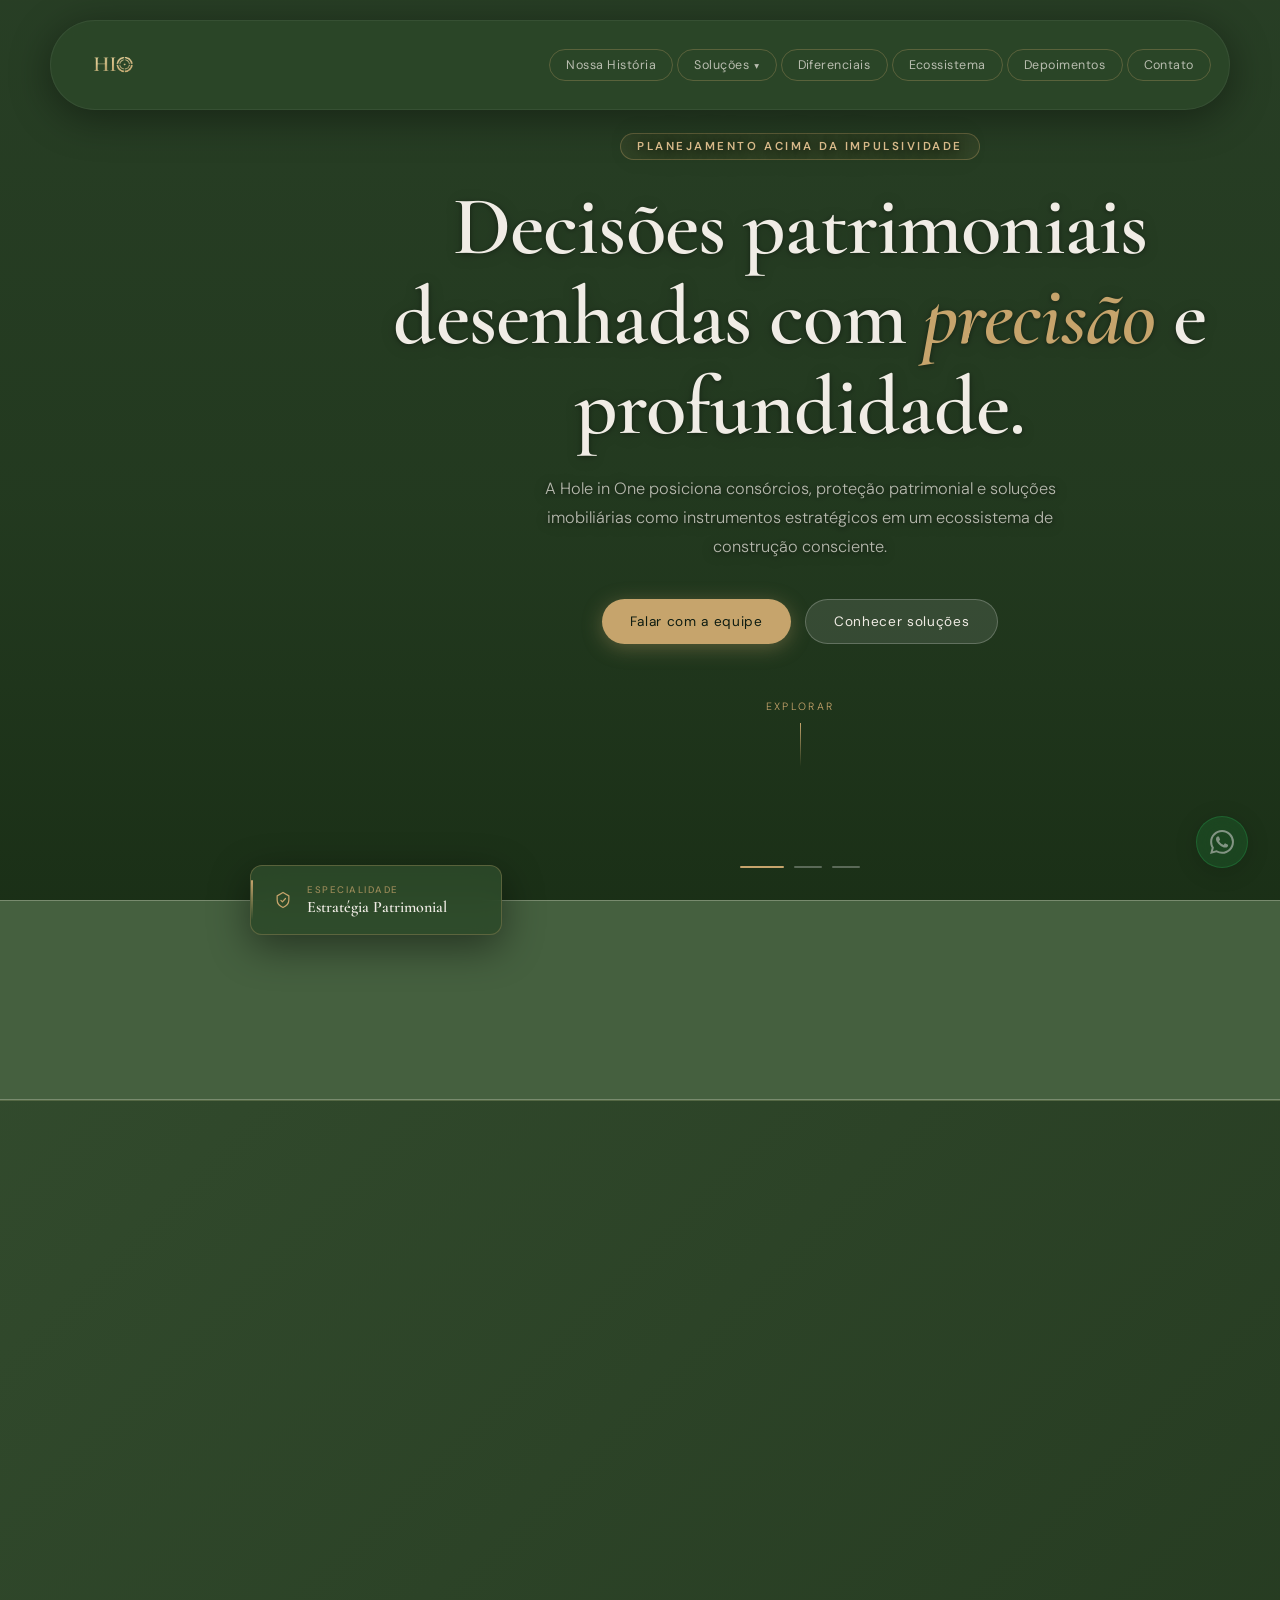
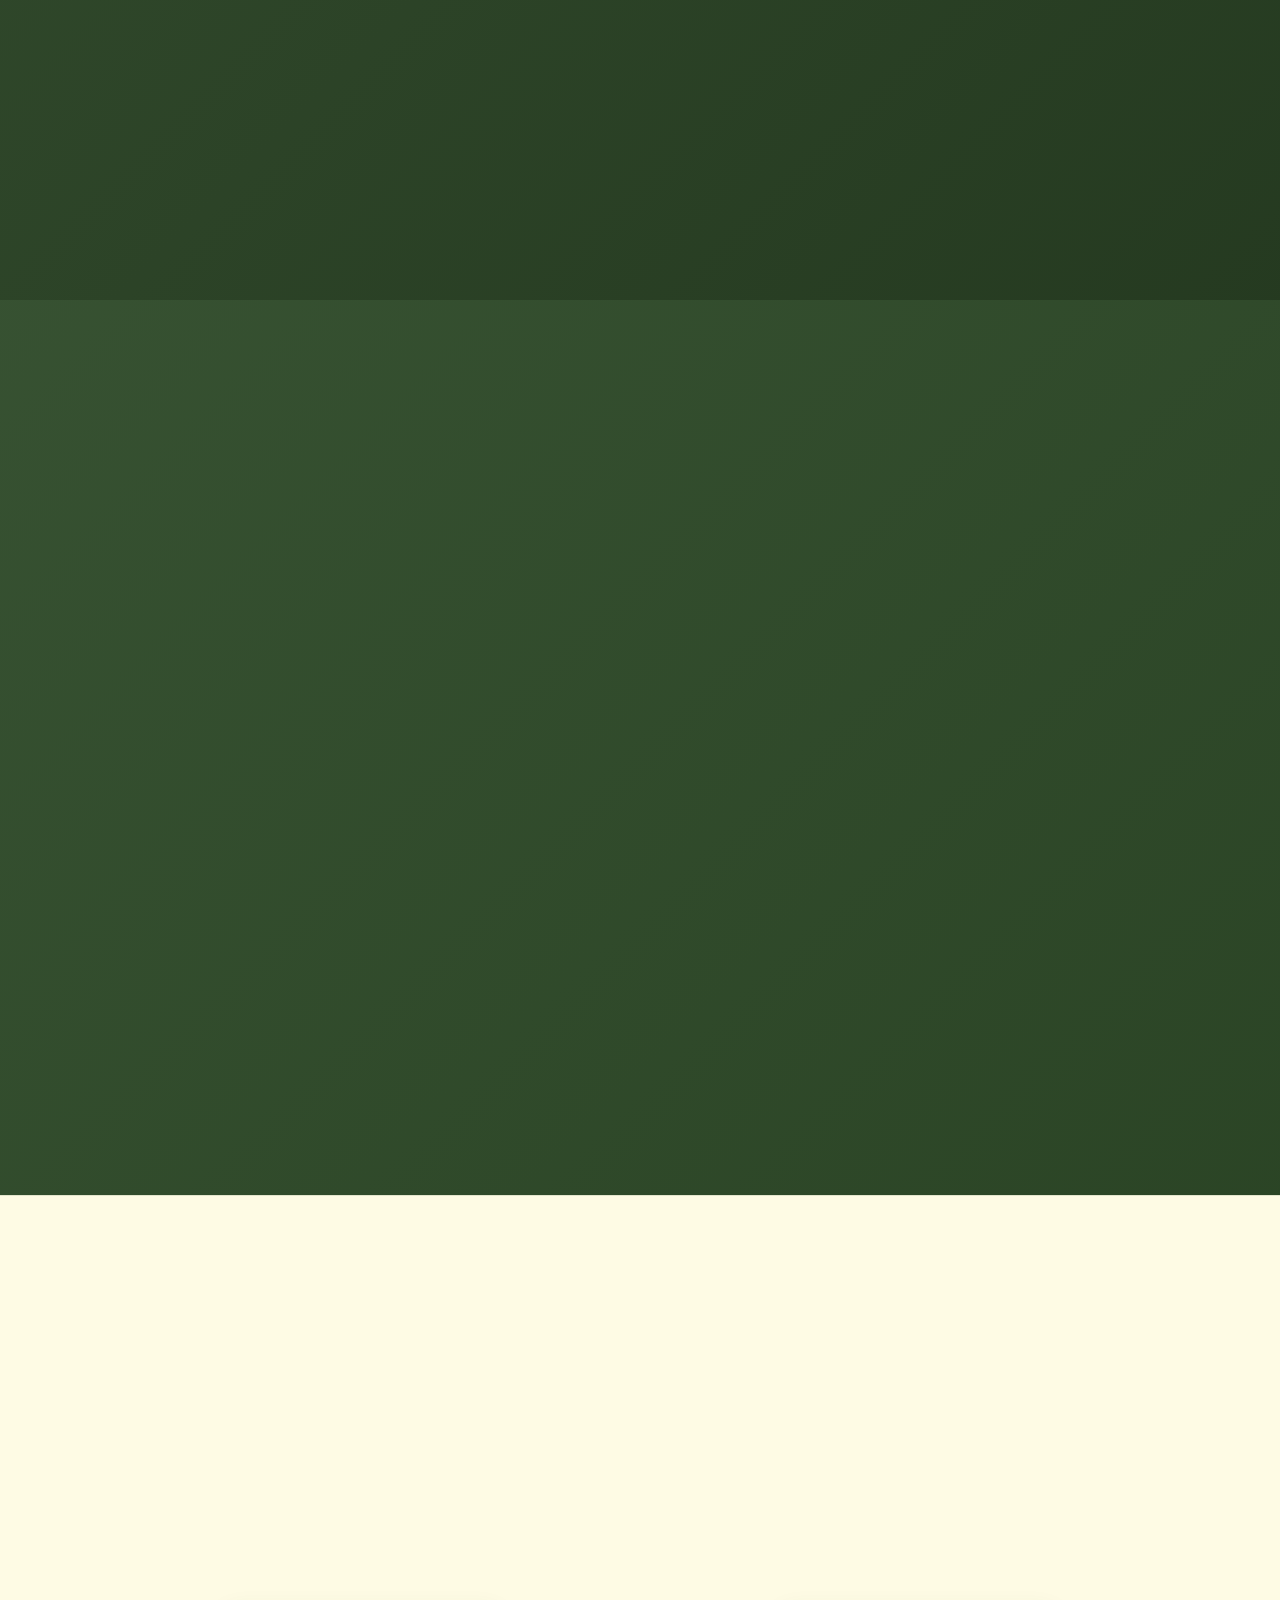
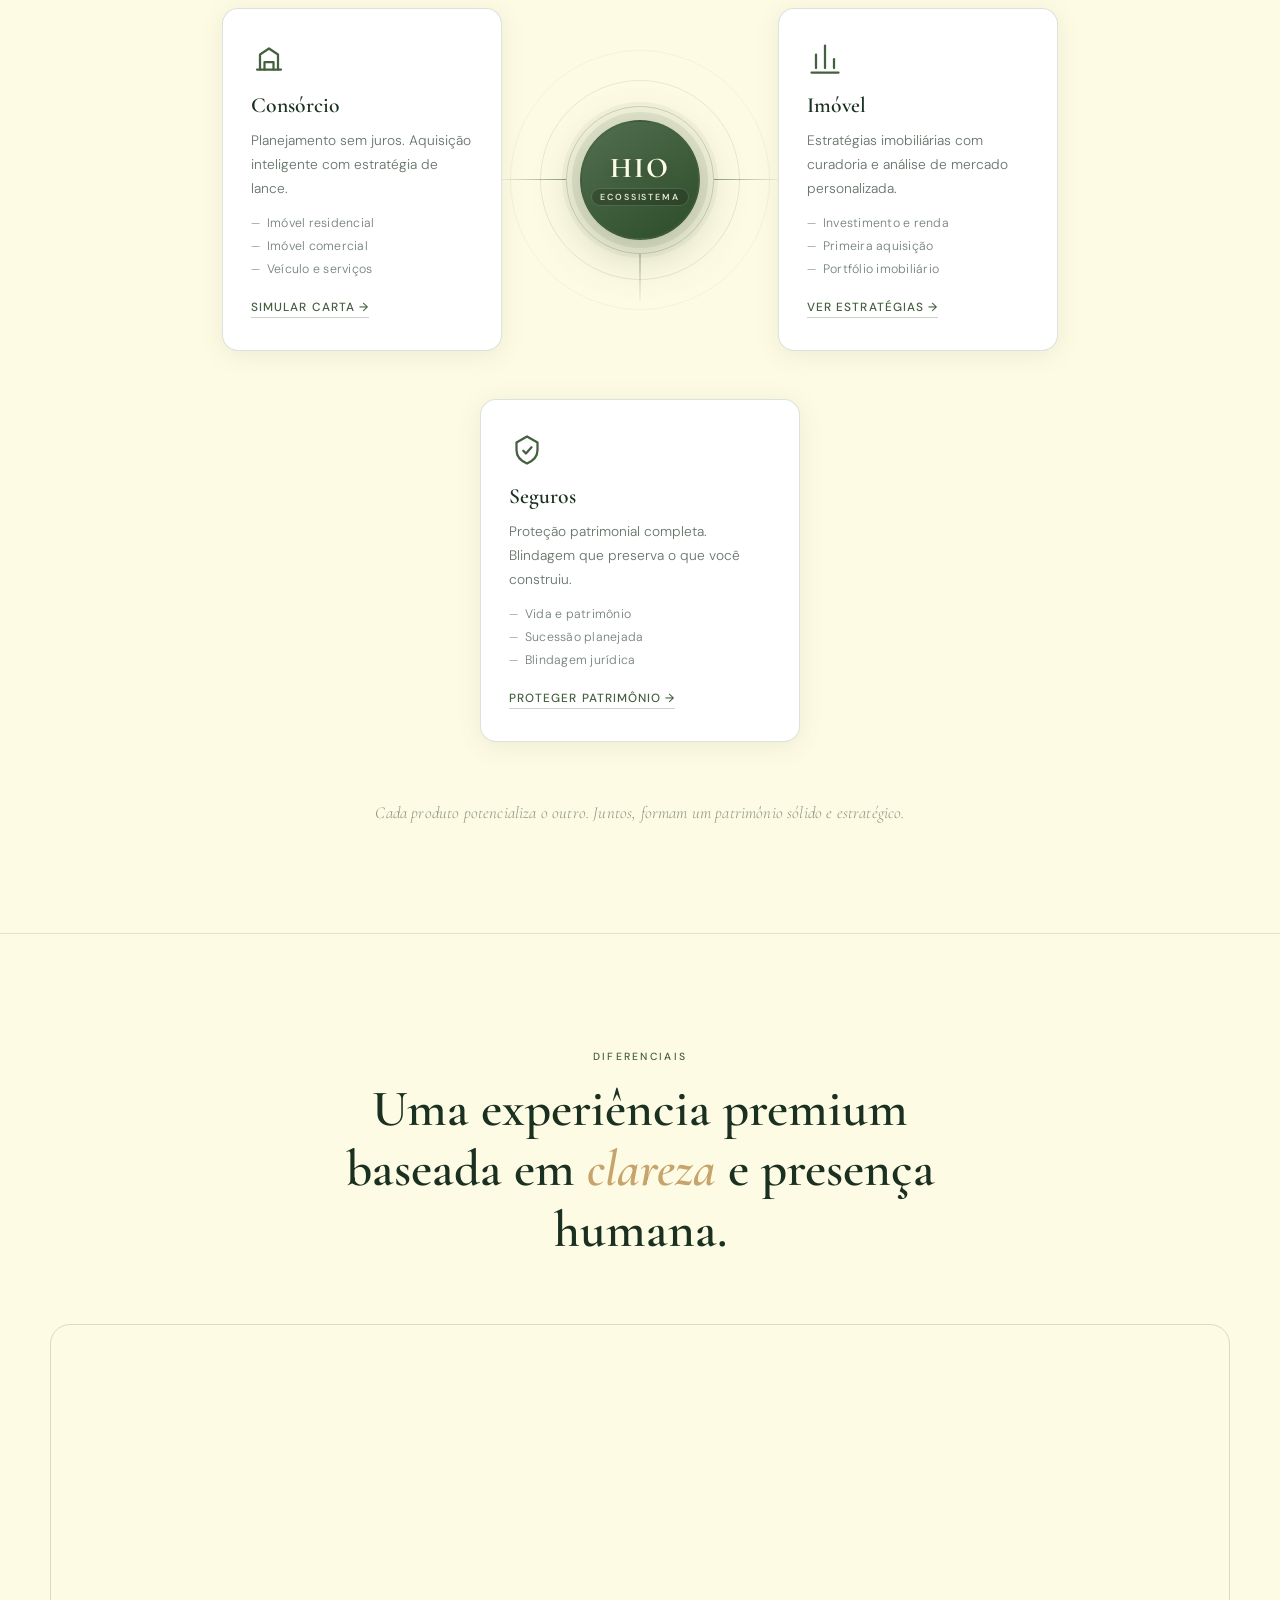
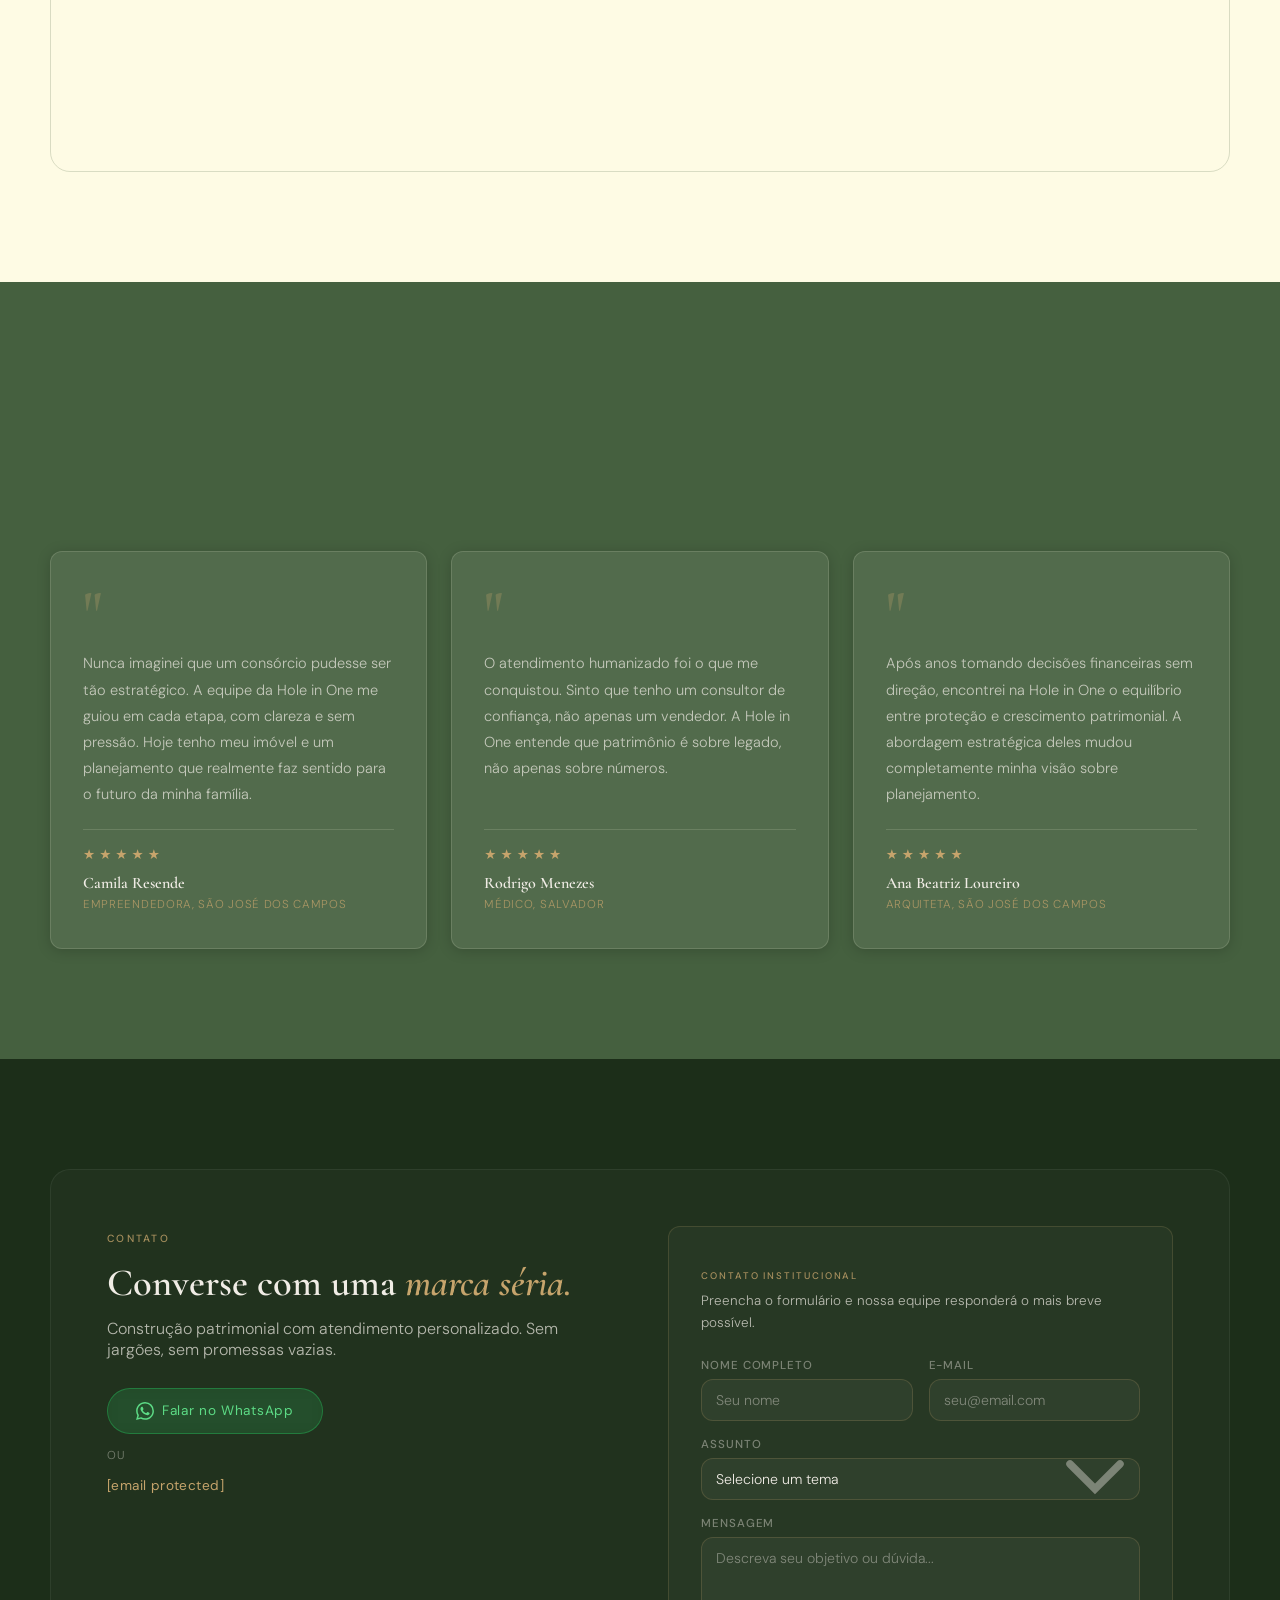
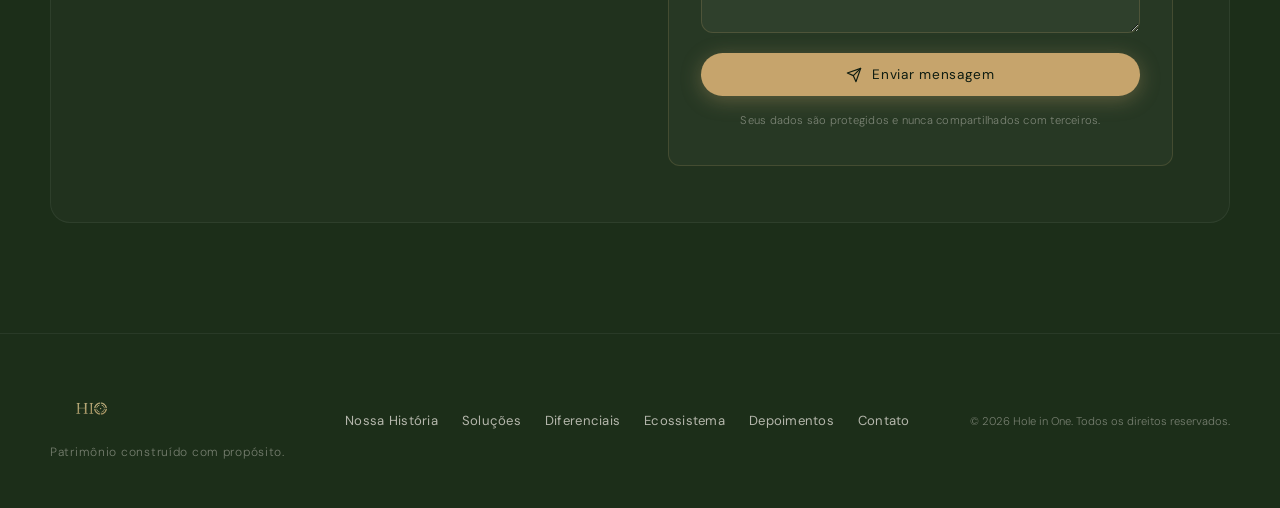
==== commit 11db629d: "pequena alteração na frase um dia util" ====
--- a/index.html
+++ b/index.html
@@ -637,7 +637,7 @@
             <div class="cta-form-wrap">
               <div class="cta-form-header">
                 <span class="cta-form-badge">Contato Institucional</span>
-                <p class="cta-form-desc">Preencha o formulário e nossa equipe responderá em até 1 dia útil.</p>
+                <p class="cta-form-desc">Preencha o formulário e nossa equipe responderá o mais breve possível.</p>
               </div>
               <form class="cta-form" id="contact-form" novalidate>
                 <div class="cta-form-row">
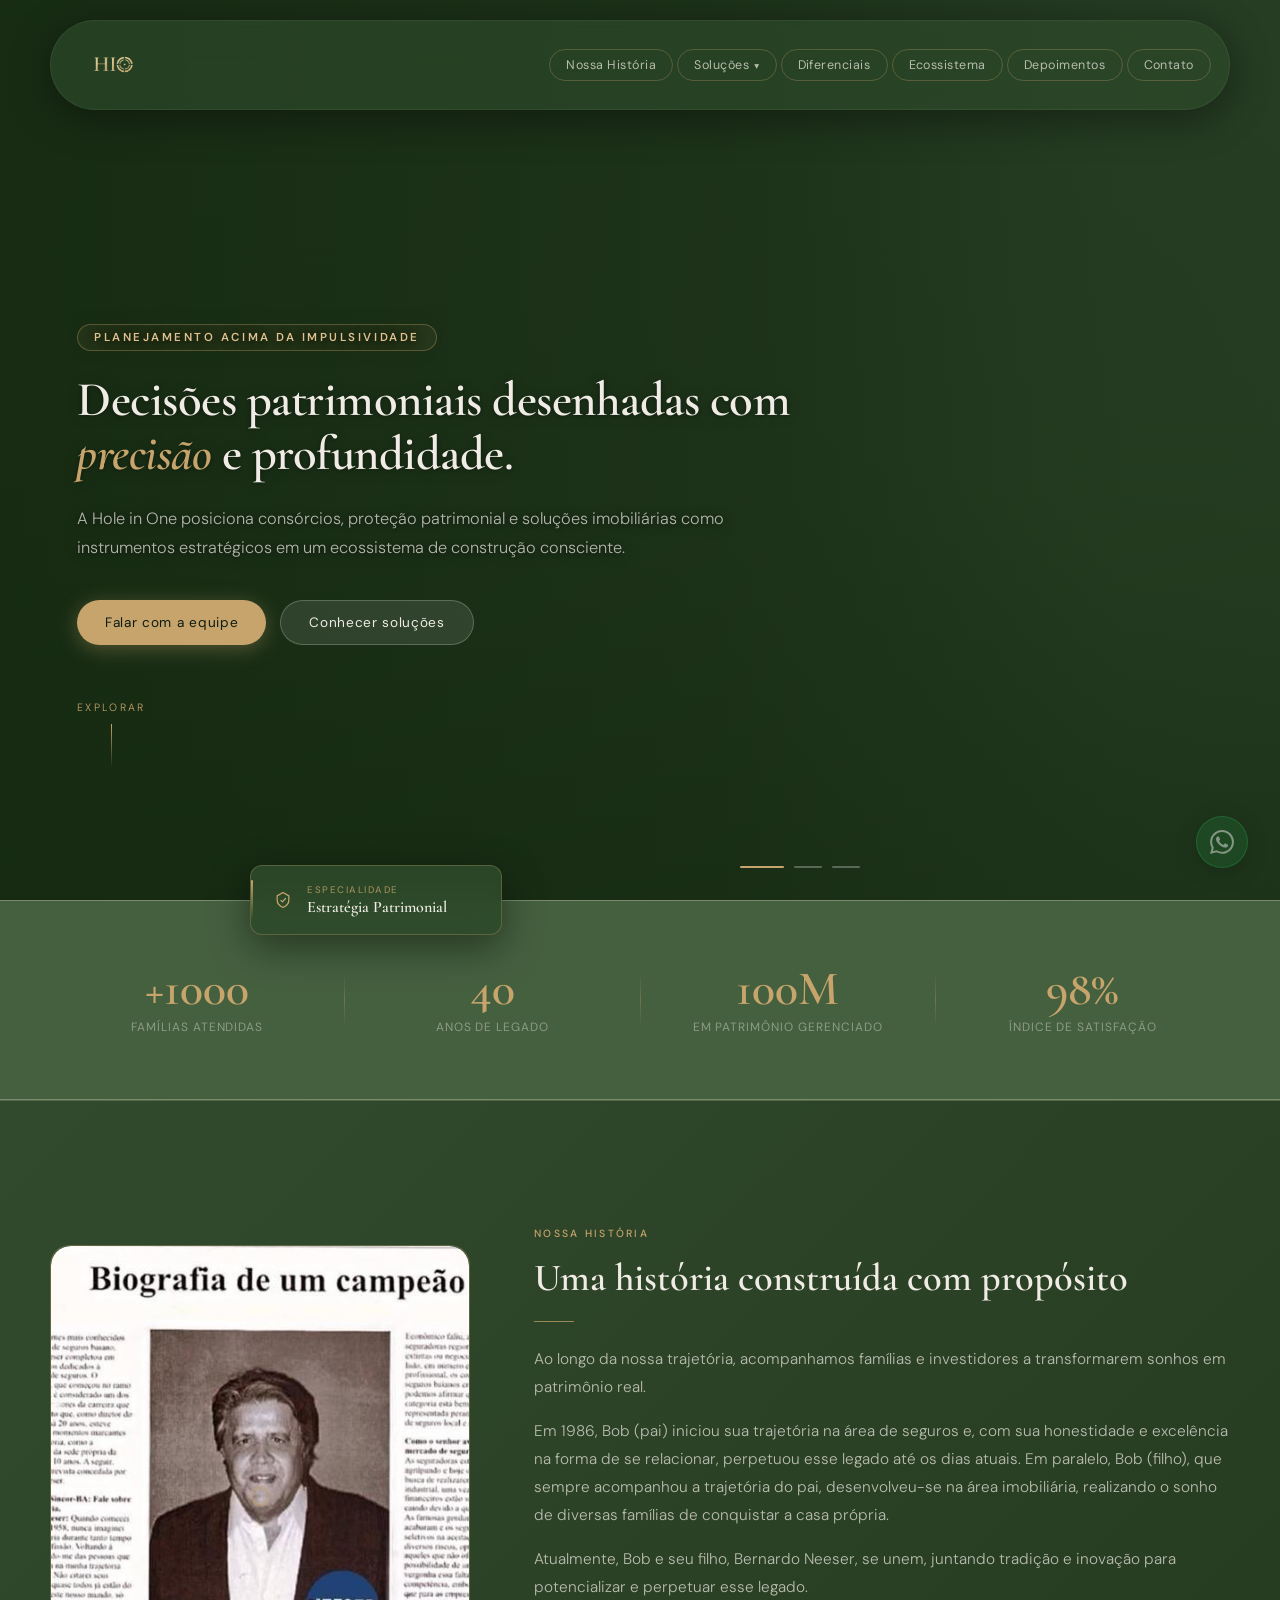
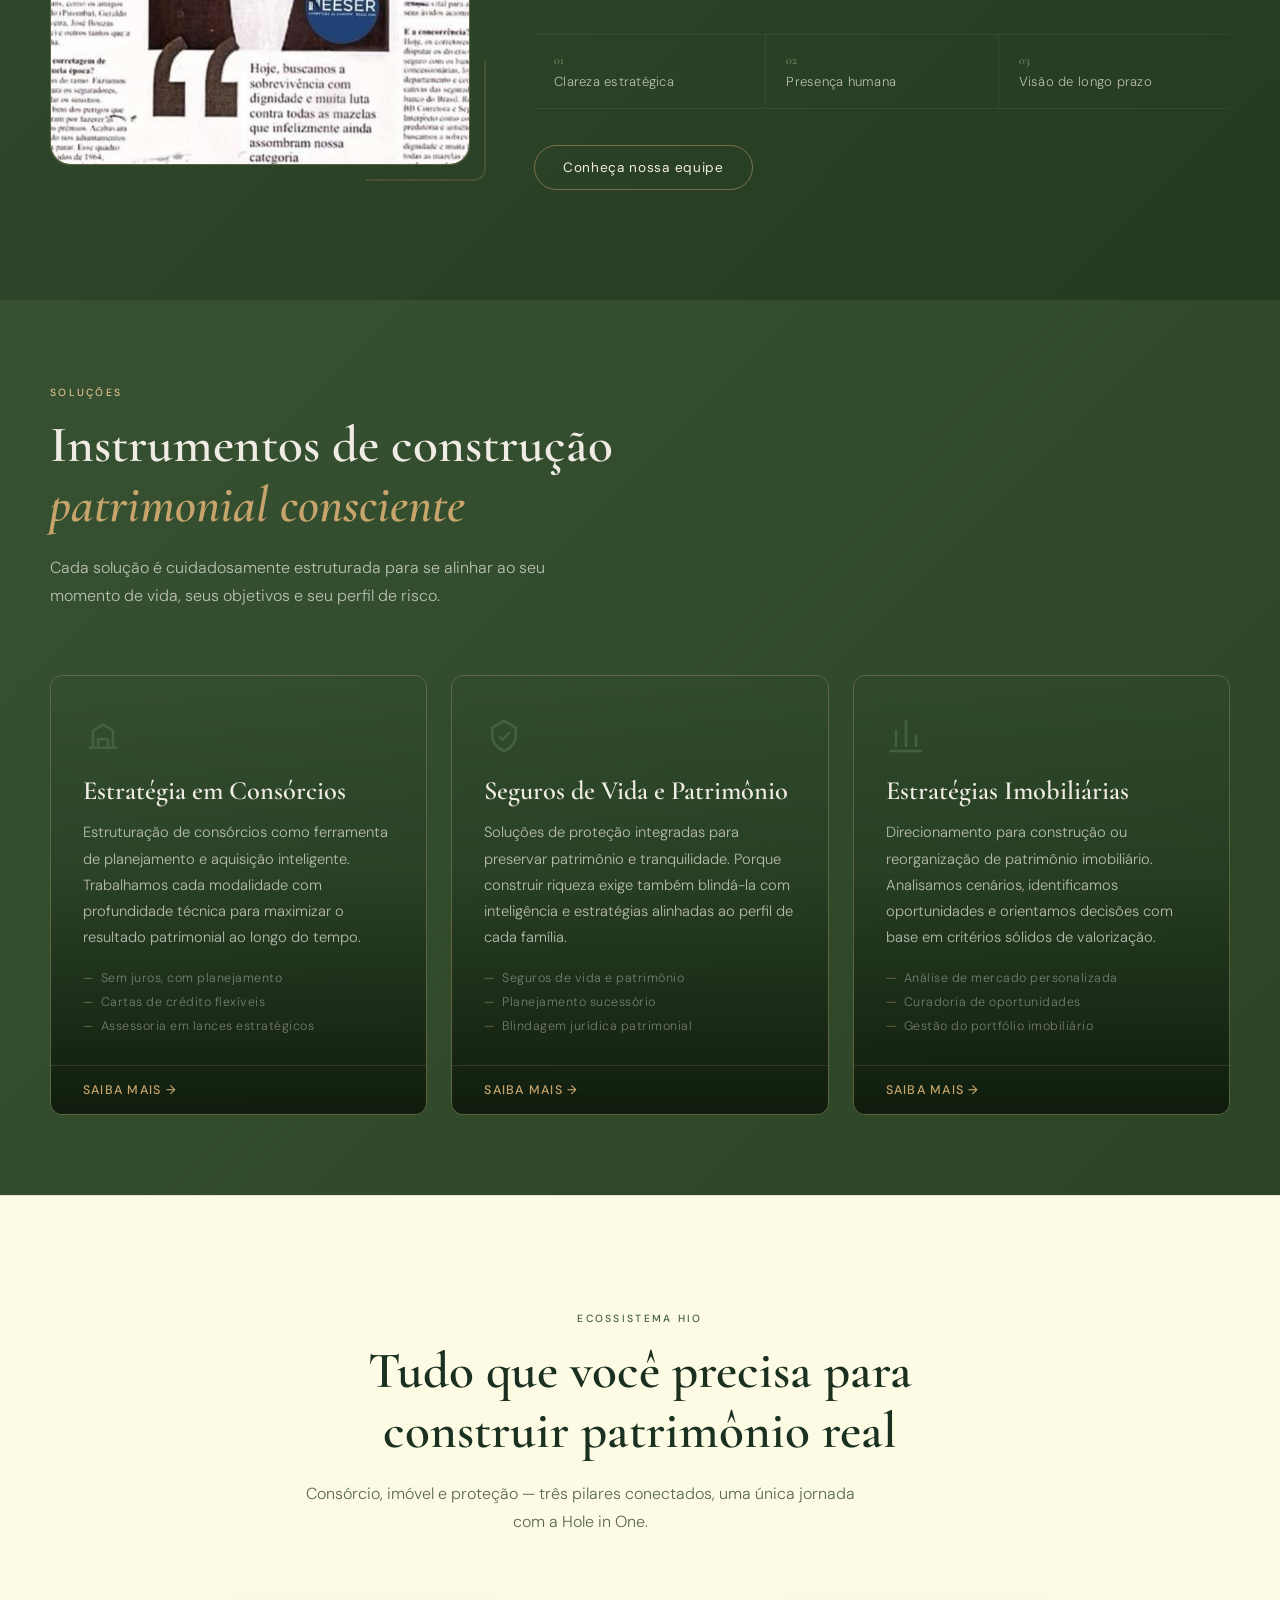
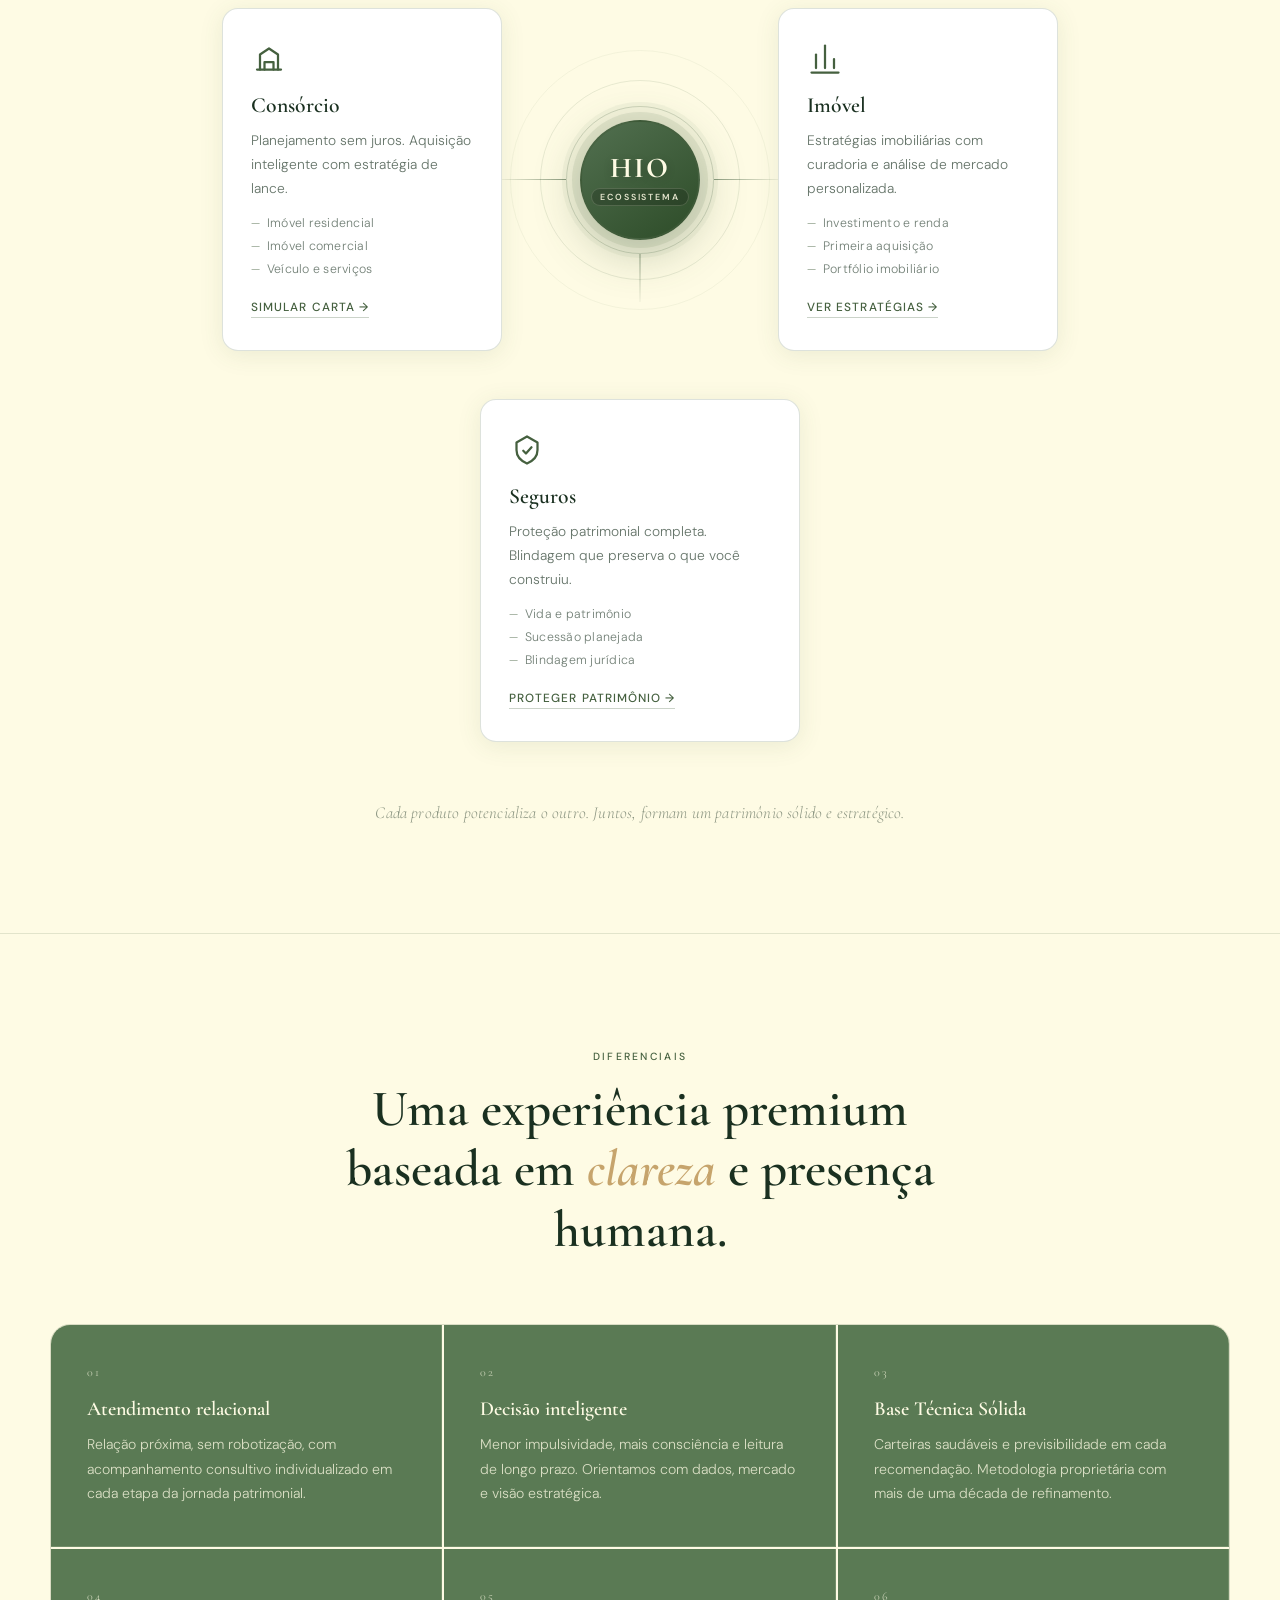
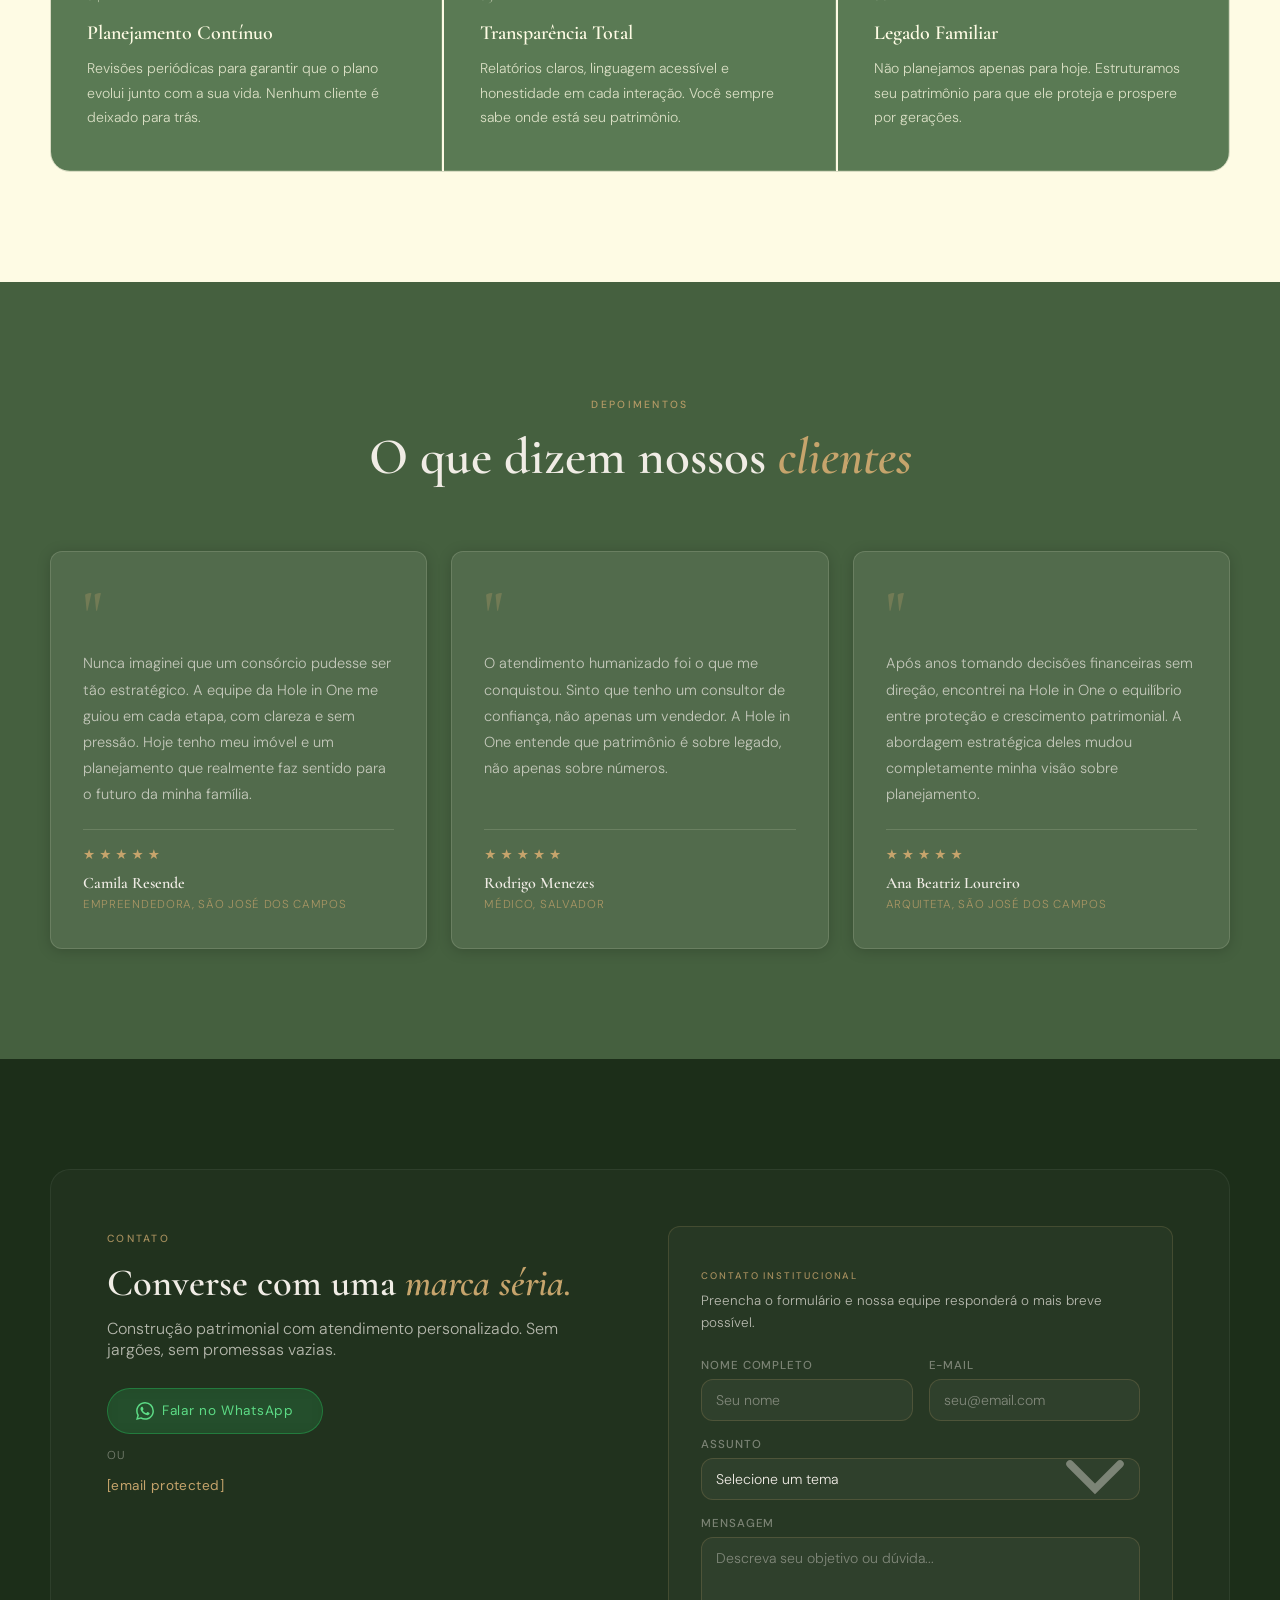
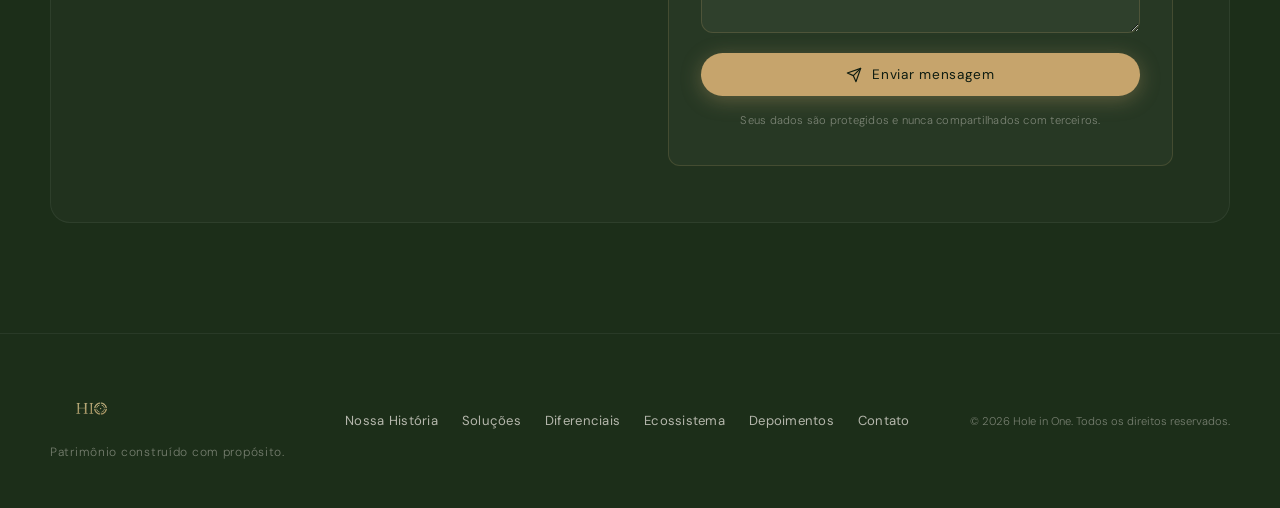
==== commit f171f22c: "alteração na hero, no icone e na sessão ecossistema" ====
--- a/index.html
+++ b/index.html
@@ -4,10 +4,17 @@
   <meta charset="UTF-8" />
   <meta name="viewport" content="width=device-width, initial-scale=1.0" />
   <title>Hole in One | Planejamento patrimonial com estratégia</title>
+  <link rel="icon" type="image/png" sizes="512x512" href="logo.png" />
+  <link rel="icon" type="image/png" sizes="256x256" href="logo.png" />
+  <link rel="icon" type="image/png" sizes="192x192" href="logo.png" />
+  <link rel="icon" type="image/png" sizes="96x96" href="logo.png" />
+  <link rel="icon" type="image/png" sizes="32x32" href="logo.png" />
+  <link rel="apple-touch-icon" sizes="180x180" href="logo.png" />
   <meta name="description" content="Decisões patrimoniais desenhadas com precisão, profundidade e visão de longo prazo." />
   <link rel="preconnect" href="https://fonts.googleapis.com" />
   <link rel="preconnect" href="https://fonts.gstatic.com" crossorigin />
-  <link href="https://fonts.googleapis.com/css2?family=Cormorant+Garamond:ital,wght@0,400;0,500;0,600;0,700;1,400;1,500&family=DM+Sans:wght@300;400;500&display=swap" rel="stylesheet" />
+  <link rel="preload" as="style" href="https://fonts.googleapis.com/css2?family=Cormorant+Garamond:ital,wght@0,400;0,500;0,600;0,700;1,400;1,500&family=DM+Sans:wght@300;400;500&display=swap" onload="this.onload=null;this.rel='stylesheet'" />
+  <noscript><link href="https://fonts.googleapis.com/css2?family=Cormorant+Garamond:ital,wght@0,400;0,500;0,600;0,700;1,400;1,500&family=DM+Sans:wght@300;400;500&display=swap" rel="stylesheet" /></noscript>
   <link rel="stylesheet" href="style.css" />
 </head>
 <body class="is-loading">
@@ -218,7 +225,7 @@
         <div class="hero-content page-fade-in">
           <span class="eyebrow hero-eyebrow-desktop">Planejamento acima da impulsividade</span>
           <span class="eyebrow hero-eyebrow-mobile">Planejamento patrimonial com estratégia</span>
-          <h1 id="hero-title" class="hero-title-desktop">Decisões patrimoniais desenhadas com<em> precisão</em> e profundidade.</h1>
+          <h1 id="hero-title" class="hero-title-desktop">Decisões patrimoniais desenhadas com <span class="hero-gold">precisão</span> e profundidade.</h1>
           <p class="hero-text">
             A Hole in One posiciona consórcios, proteção patrimonial e soluções imobiliárias como instrumentos estratégicos em um ecossistema de construção consciente.
           </p>
@@ -420,7 +427,7 @@
         <div class="container">
           <div class="section-intro reveal" style="text-align:center; max-width:680px; margin:0 auto 72px;">
             <span class="section-tag">Ecossistema HIO</span>
-            <h2 id="ecossistema-title">Tudo que você precisa para construir<em> patrimônio real</em></h2>
+            <h2 id="ecossistema-title">Tudo que você precisa para construir patrimônio real</h2>
             <p class="section-intro-text">Consórcio, imóvel e proteção — três pilares conectados, uma única jornada com a Hole in One.</p>
           </div>
 
@@ -711,7 +718,7 @@
 
     function dismissLoader() {
       var elapsed = Date.now() - started;
-      var delay   = Math.max(0, 1800 - elapsed);
+      var delay   = Math.max(0, 800 - elapsed);
       setTimeout(function () {
         loader.classList.add('loader-done');
         setTimeout(function () {
--- a/style.css
+++ b/style.css
@@ -501,12 +501,25 @@
 /* ── Overlay e grain ───────────────────────── */
 .hero-overlay {
   position: absolute; inset: 0;
-  background: linear-gradient(to bottom,
+  background: linear-gradient(
+    to right,
+    rgba(20,40,16,0.82) 0%,
+    rgba(20,40,16,0.55) 45%,
+    rgba(20,40,16,0.10) 70%,
+    rgba(0,0,0,0.00) 100%
+  ),
+  linear-gradient(to bottom,
     rgba(0,0,0,0.06) 0%,
-    rgba(20,40,16,0.32) 55%,
-    rgba(20,40,16,0.70) 100%
+    rgba(20,40,16,0.20) 55%,
+    rgba(20,40,16,0.55) 100%
   );
   z-index: 1;
+}
+
+/* Palavra dourada no título hero */
+.hero-gold {
+  color: var(--color-gold);
+  font-style: italic;
 }
 .hero-grain {
   position: absolute; inset: 0;
@@ -516,22 +529,26 @@
 
 /* ── Conteúdo hero ─────────────────────────── */
 .hero-content {
-  position: relative;
+  position: absolute;
   z-index: 3;
-  text-align: center;
-  max-width: 920px;
-  padding: 0 24px;
+  text-align: left;
+  width: 100%;
+  max-width: 720px;
+  left: clamp(24px, 6vw, 100px);
+  top: 36%;
+  transform: translateY(-50%);
+  padding: 0;
   display: flex;
   flex-direction: column;
-  align-items: center;
+  align-items: flex-start;
   /* Animação fade-in + slide-up após loader */
   opacity: 0;
-  transform: translateY(28px);
+  transform: translateY(calc(-50% + 28px));
   transition: opacity 0.9s cubic-bezier(0.22,1,0.36,1), transform 0.9s cubic-bezier(0.22,1,0.36,1);
 }
 .hero-content.is-visible {
   opacity: 1;
-  transform: translateY(0);
+  transform: translateY(-50%);
 }
 
 .eyebrow {
@@ -552,9 +569,9 @@
 
 h1 {
   font-family: var(--font-display);
-  font-size: clamp(2.8rem, 6.5vw, 6rem);
+  font-size: clamp(2.2rem, 3.8vw, 3.8rem);
   font-weight: 600;
-  line-height: 1.08;
+  line-height: 1.12;
   letter-spacing: -0.01em;
   color: var(--color-text);
   margin-bottom: 0;
@@ -564,8 +581,8 @@
 }
 
 .hero-text {
-  max-width: 560px;
-  margin: 22px auto 0;
+  max-width: 680px;
+  margin: 22px 0 0;
   font-size: 1.02rem; line-height: 1.78;
   color: var(--color-text-soft);
   font-weight: 300;
@@ -574,7 +591,7 @@
 
 .hero-actions {
   display: flex; gap: 14px;
-  justify-content: center;
+  justify-content: flex-start;
   margin-top: 38px;
   flex-wrap: wrap;
 }
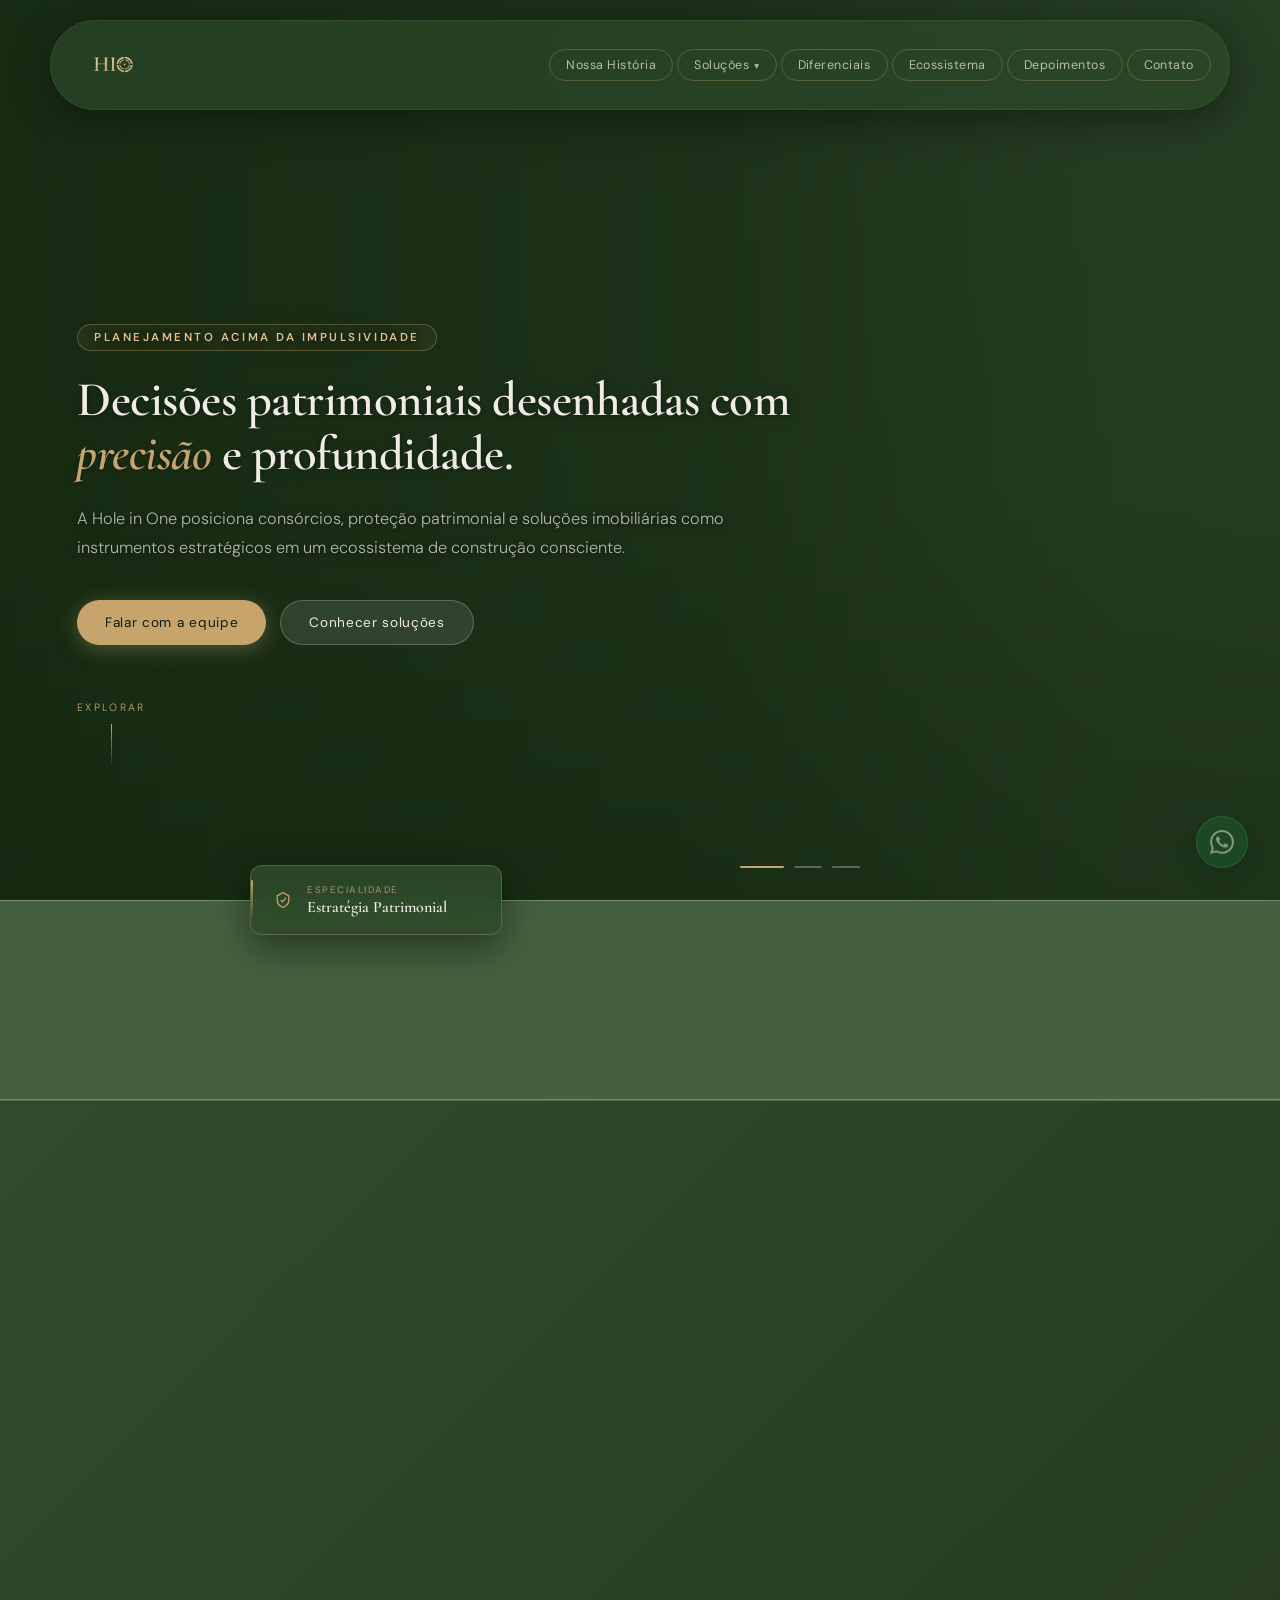
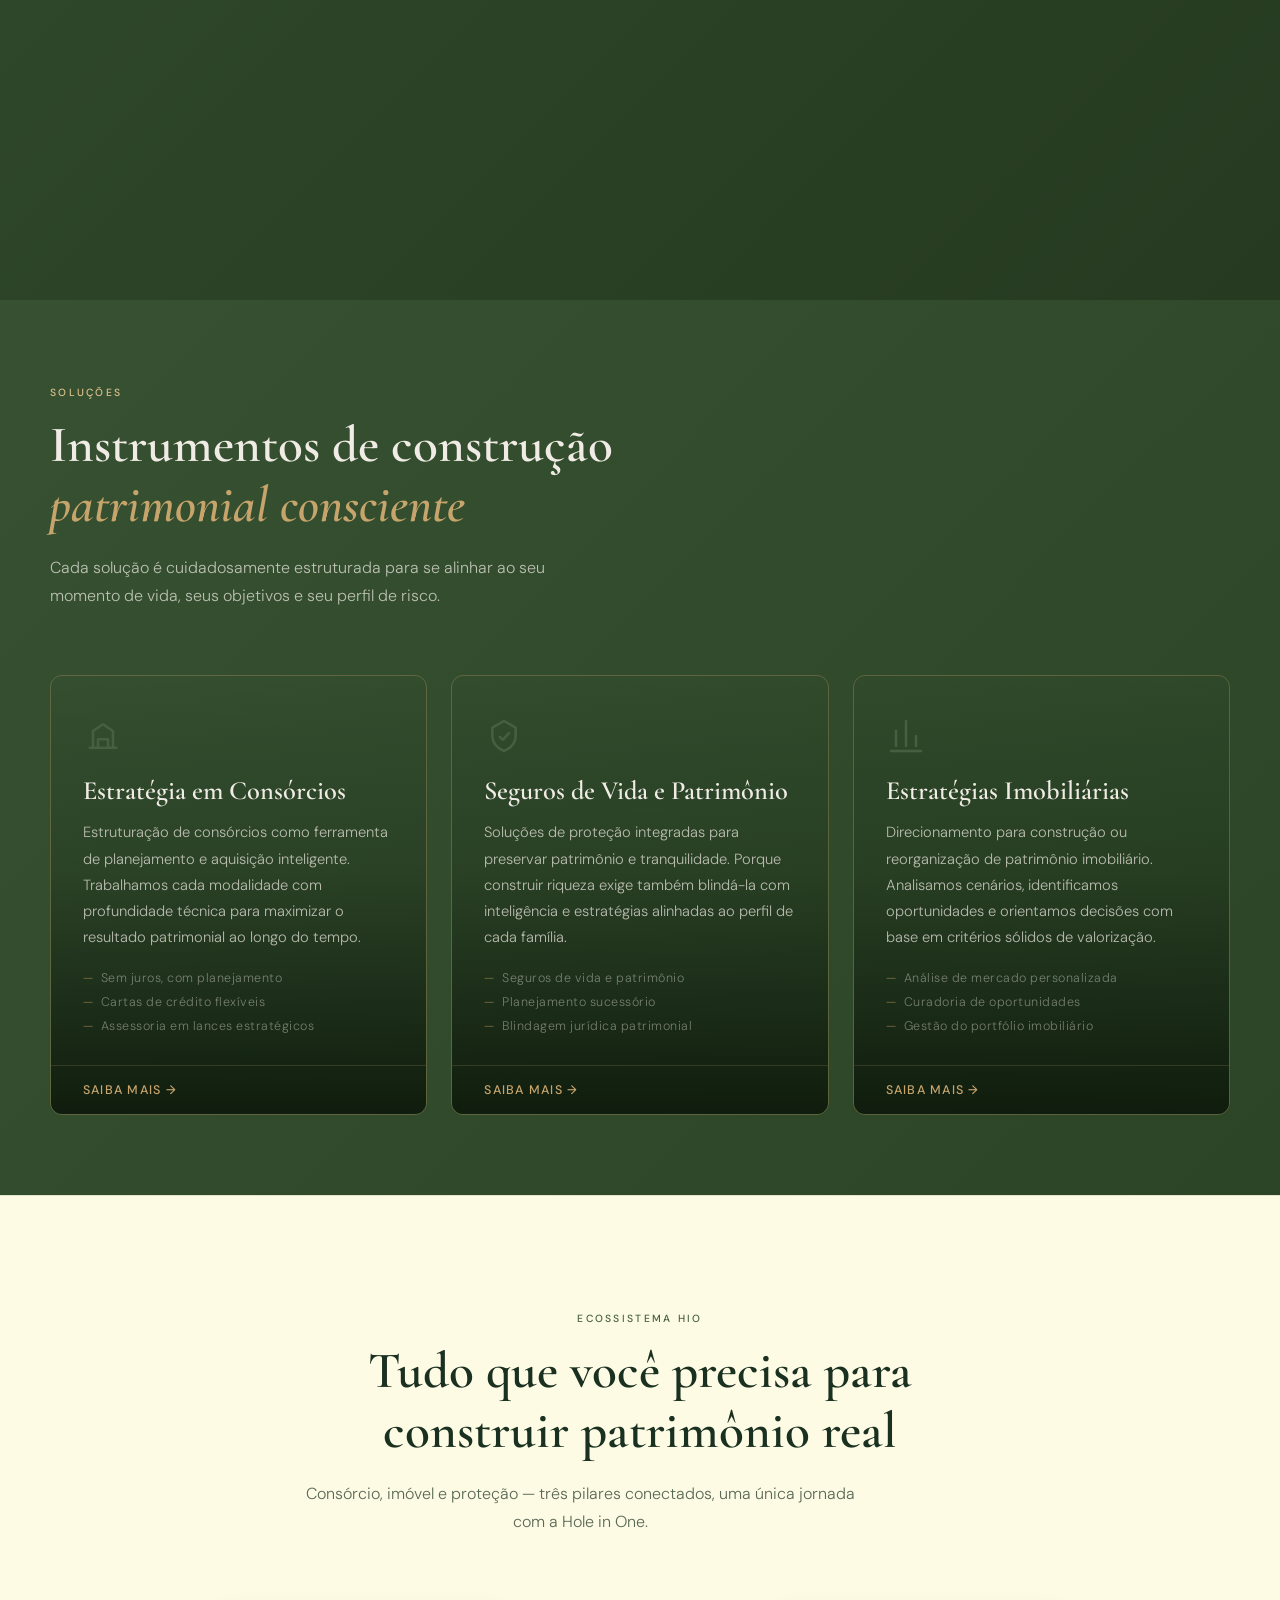
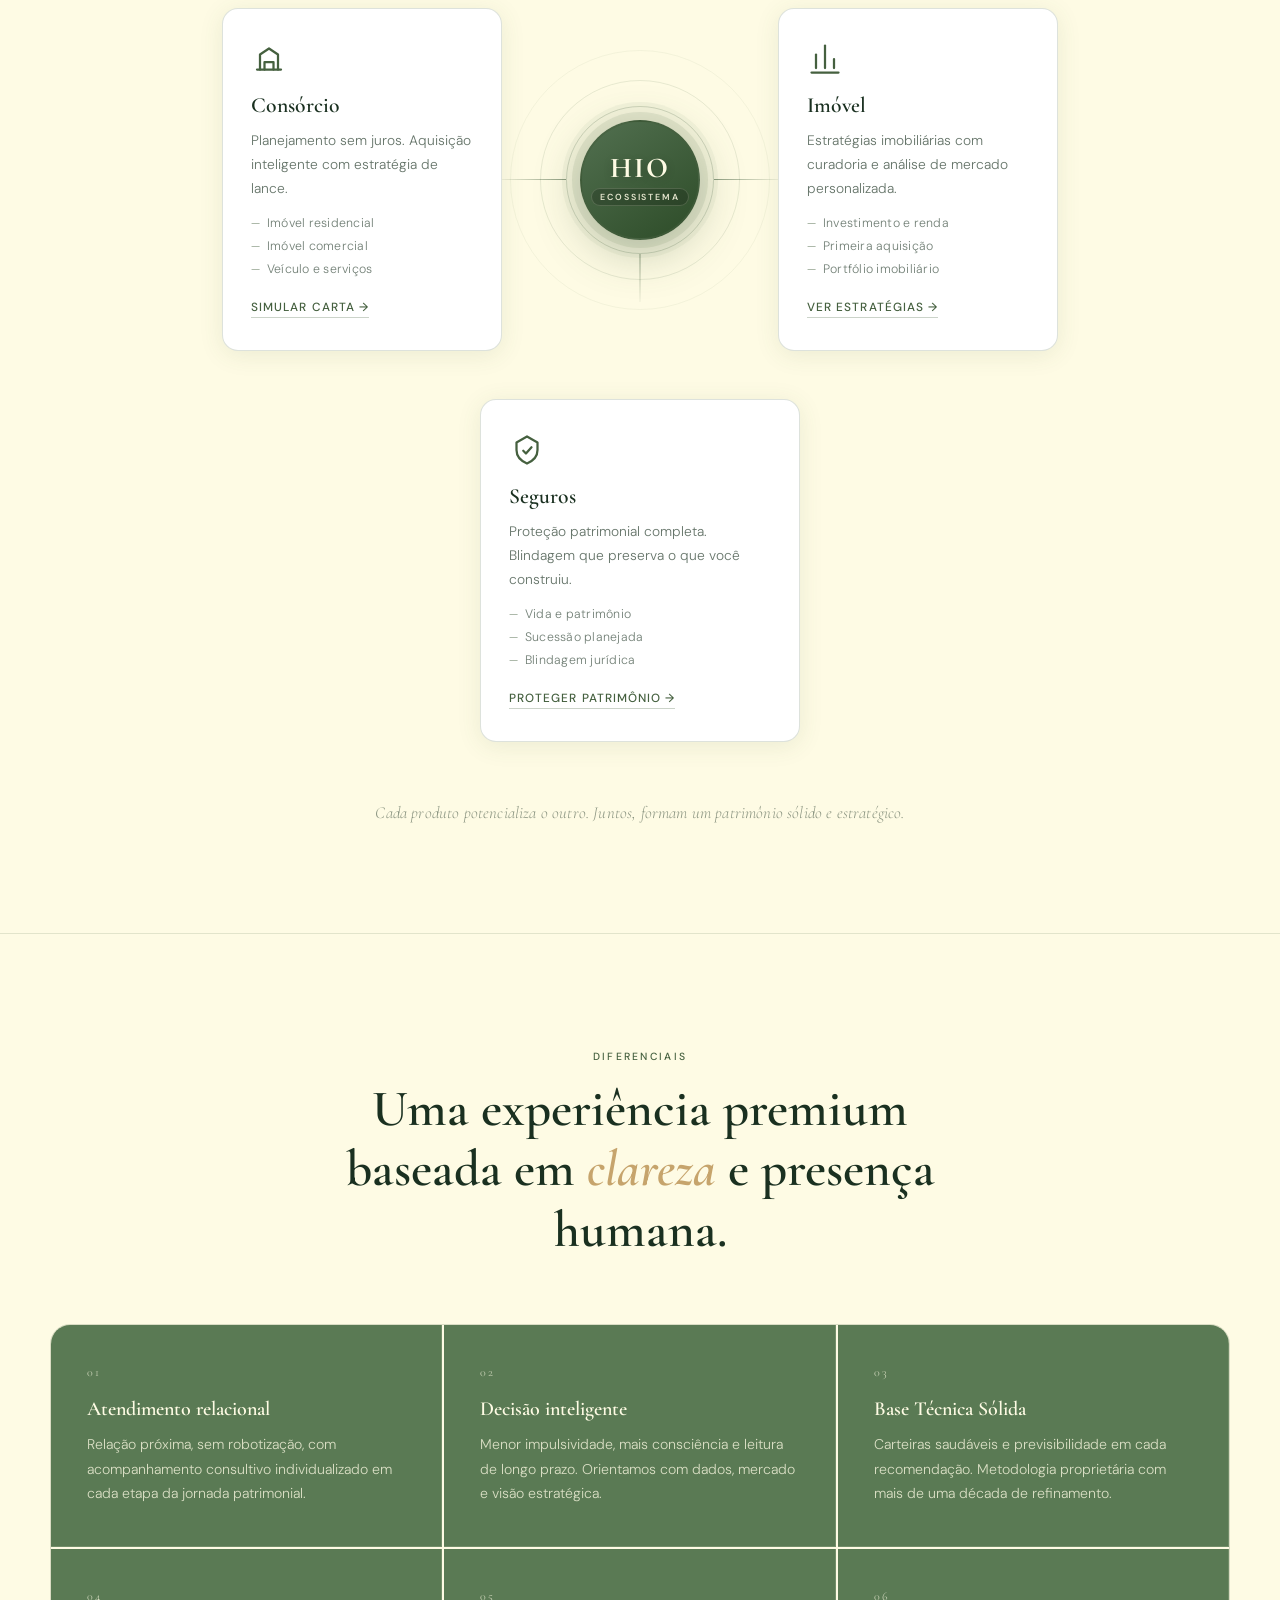
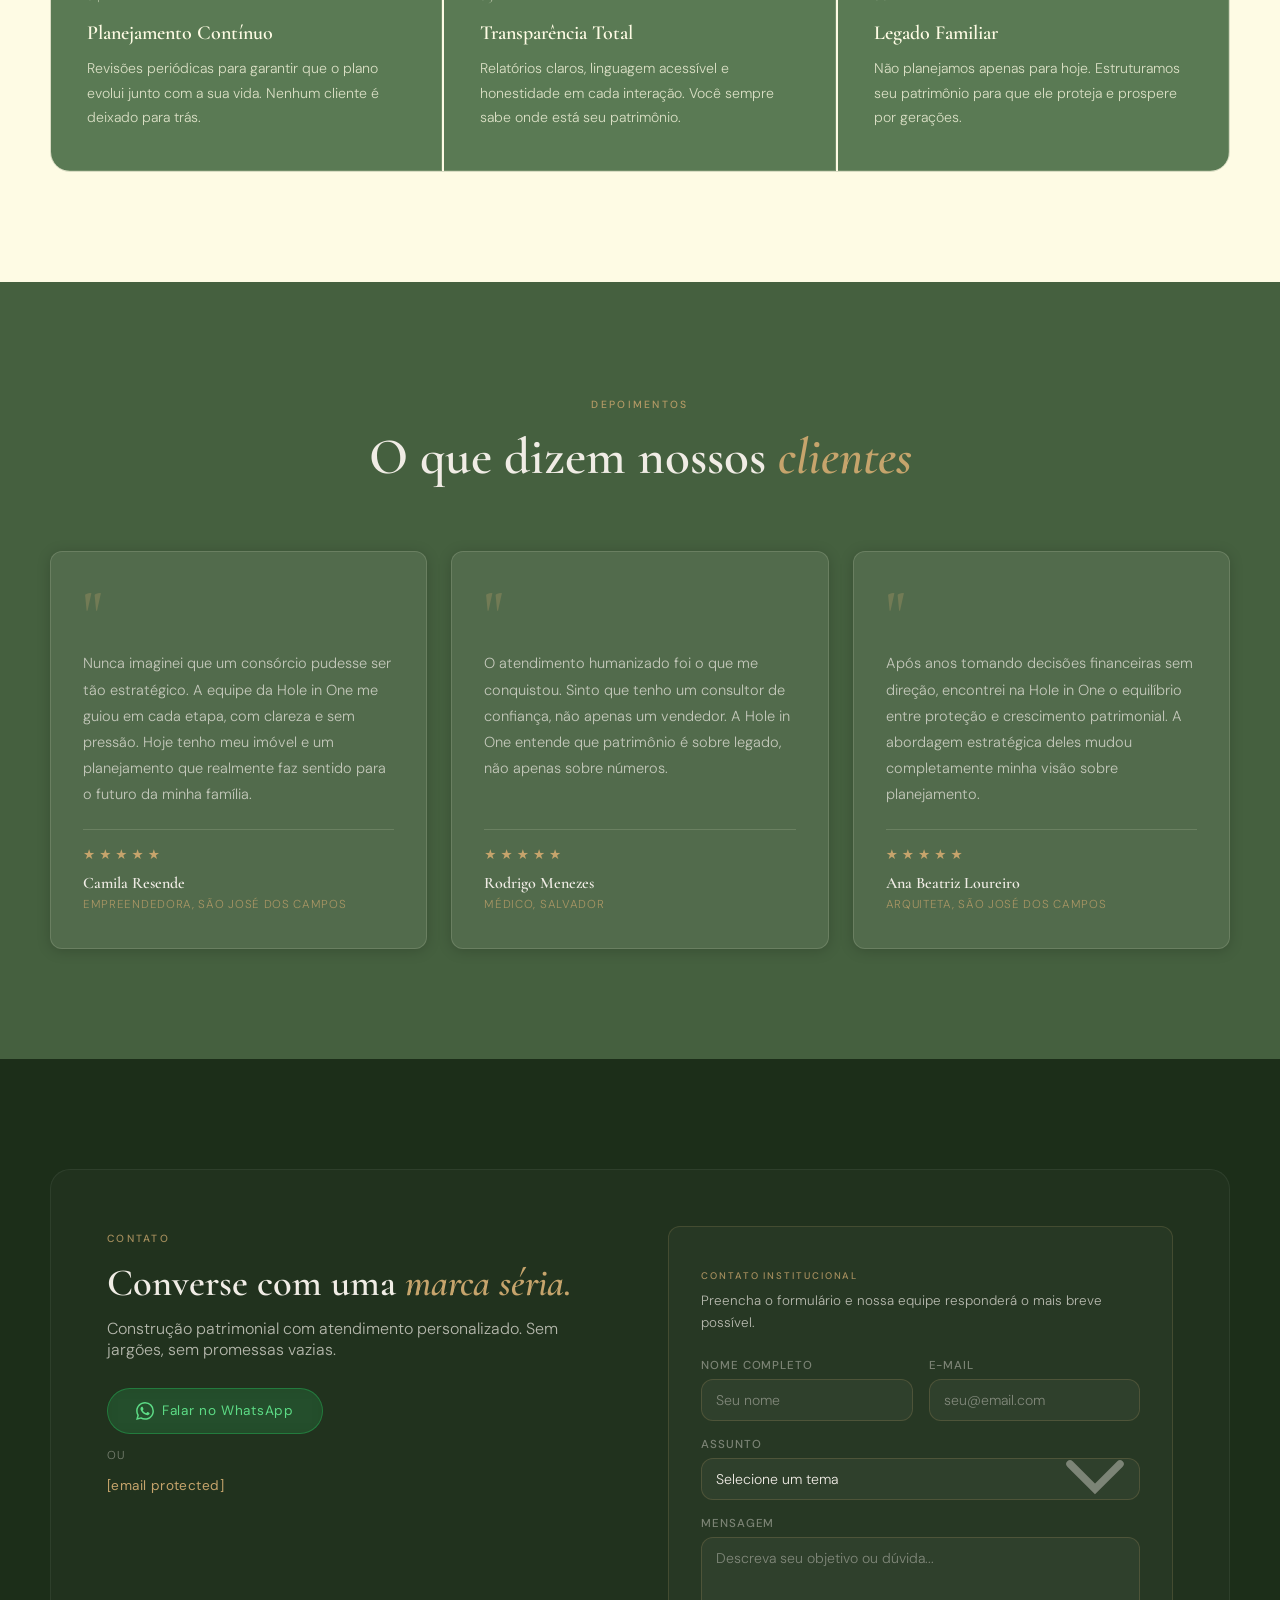
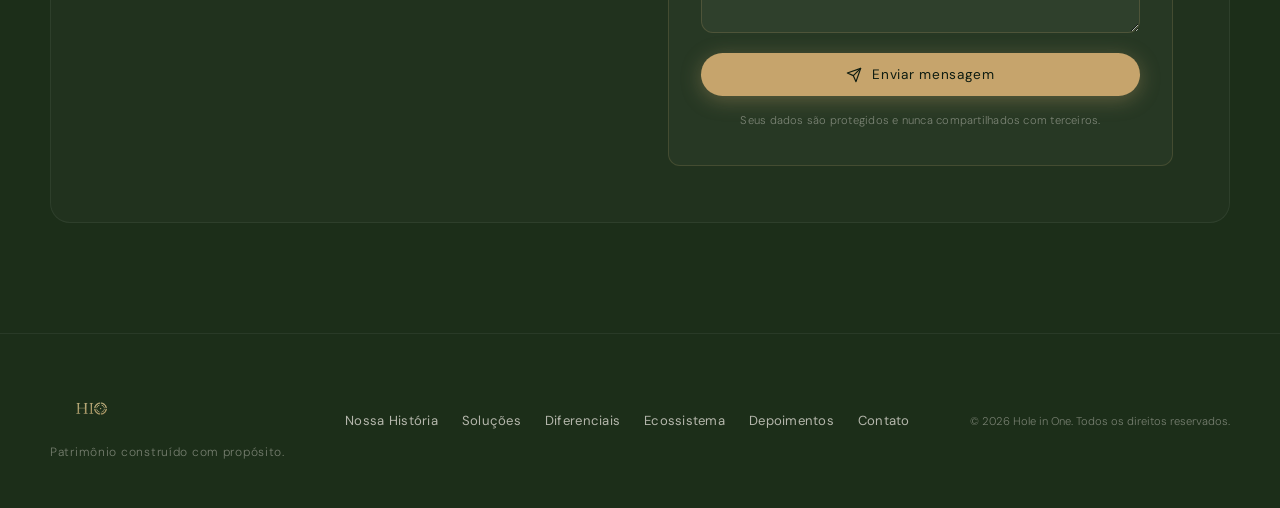
==== commit a0f97a5e: "direcionamentos de lps" ====
--- a/index.html
+++ b/index.html
@@ -375,7 +375,7 @@
                   <li>Assessoria em lances estratégicos</li>
                 </ul>
               </div>
-              <a href="#contato" class="card-cta">Saiba mais <span aria-hidden="true">→</span></a>
+              <a href="https://consorcios.hiopatrimonio.com.br/" class="card-cta" target="_blank" rel="noopener noreferrer">Saiba mais <span aria-hidden="true">→</span></a>
             </article>
 
             <article class="service-card reveal cascade-3" id="seguros">
@@ -394,7 +394,7 @@
                   <li>Blindagem jurídica patrimonial</li>
                 </ul>
               </div>
-              <a href="#contato" class="card-cta">Saiba mais <span aria-hidden="true">→</span></a>
+              <a href="https://seguros.hiopatrimonio.com.br/" class="card-cta" target="_blank" rel="noopener noreferrer">Saiba mais <span aria-hidden="true">→</span></a>
             </article>
 
             <article class="service-card reveal cascade-2" id="imobiliario">
@@ -413,7 +413,7 @@
                   <li>Gestão do portfólio imobiliário</li>
                 </ul>
               </div>
-              <a href="#contato" class="card-cta">Saiba mais <span aria-hidden="true">→</span></a>
+              <a href="https://bobneeser.vivalisto.com.br" class="card-cta" target="_blank" rel="noopener noreferrer">Saiba mais <span aria-hidden="true">→</span></a>
             </article>
 
           </div>
